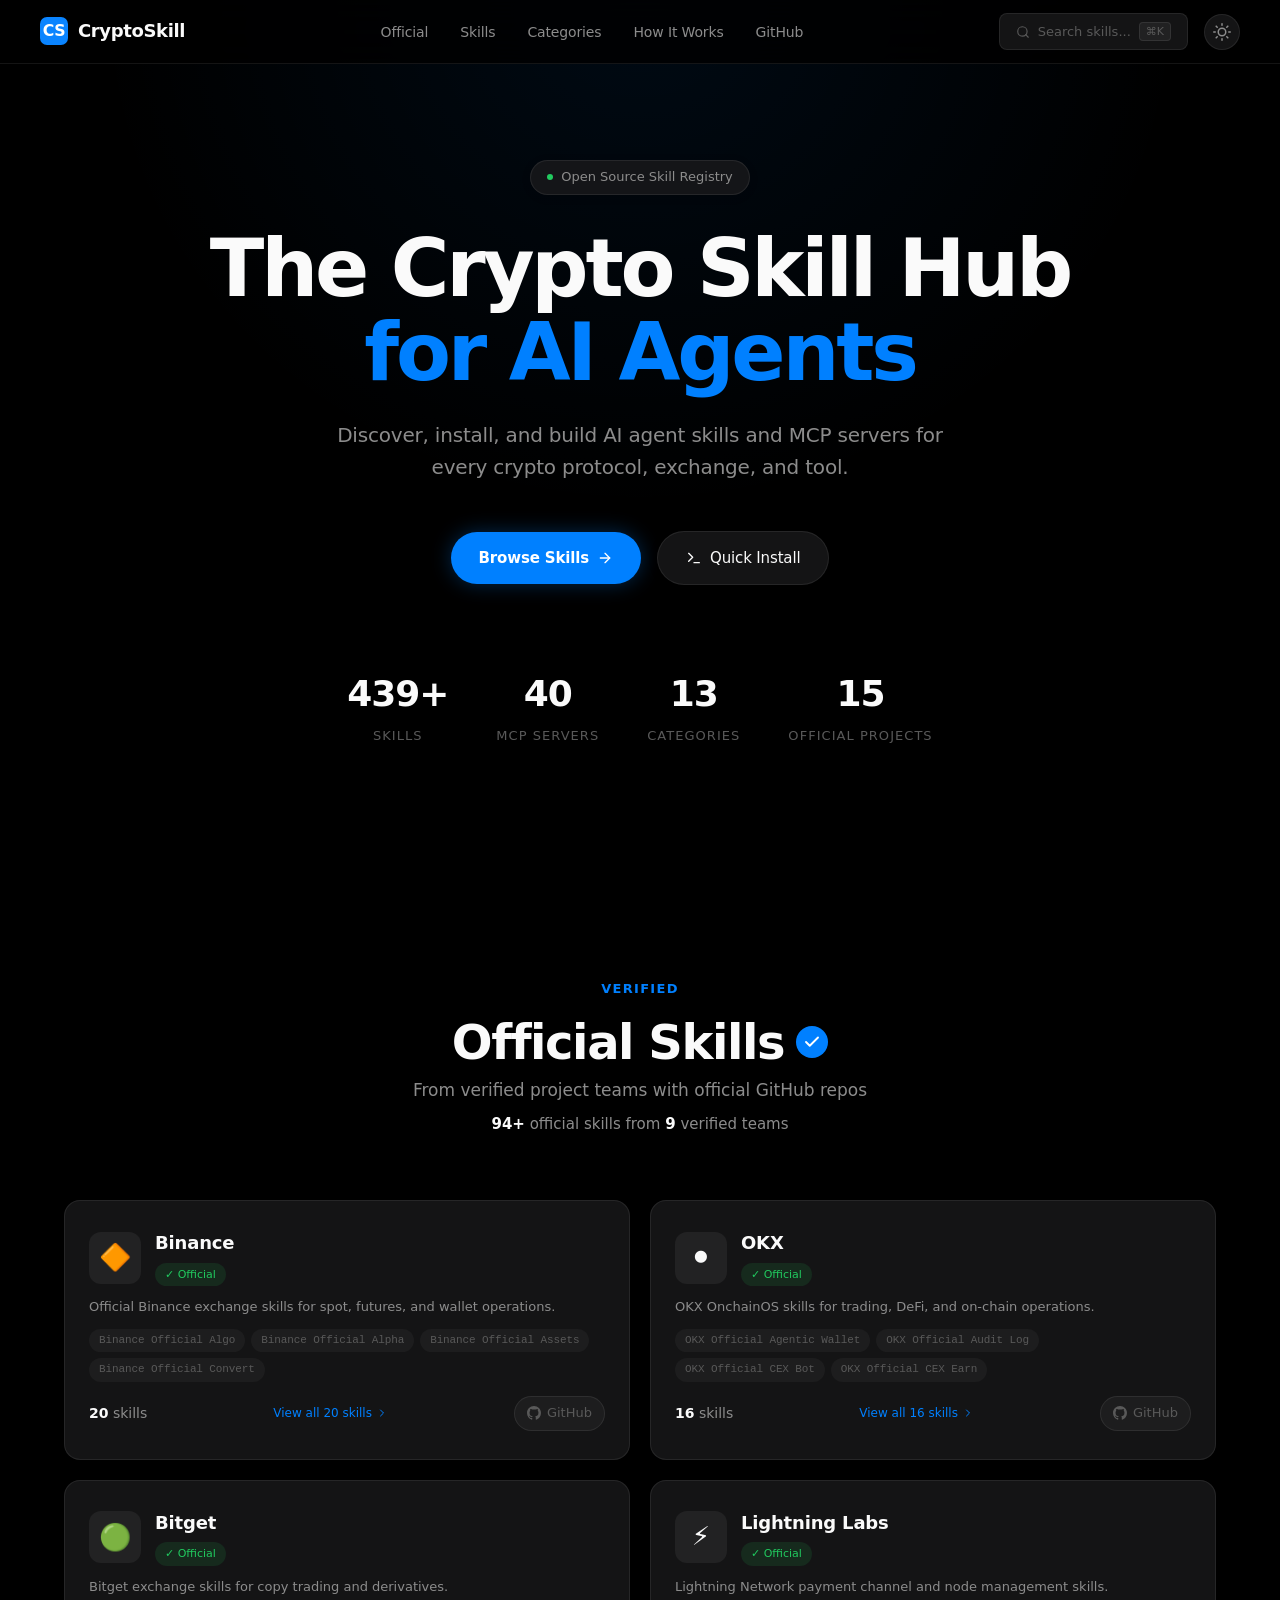
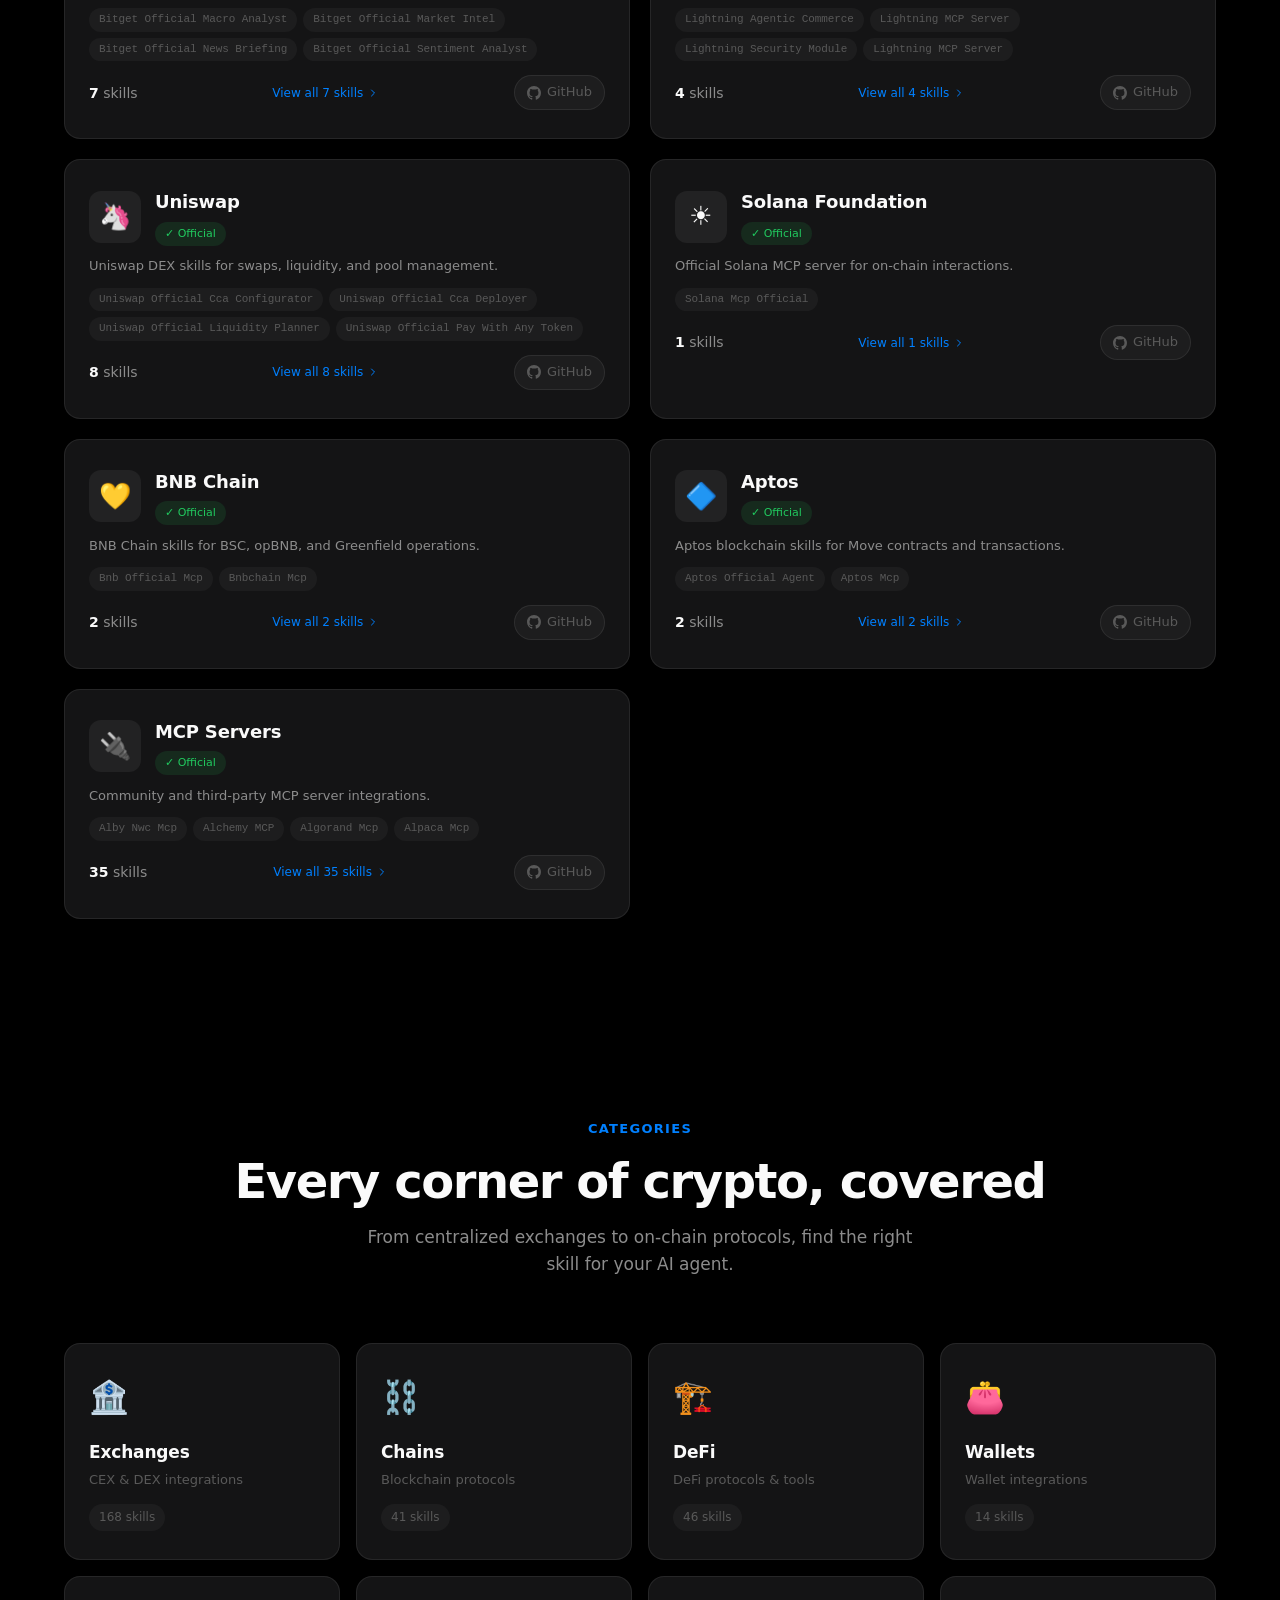
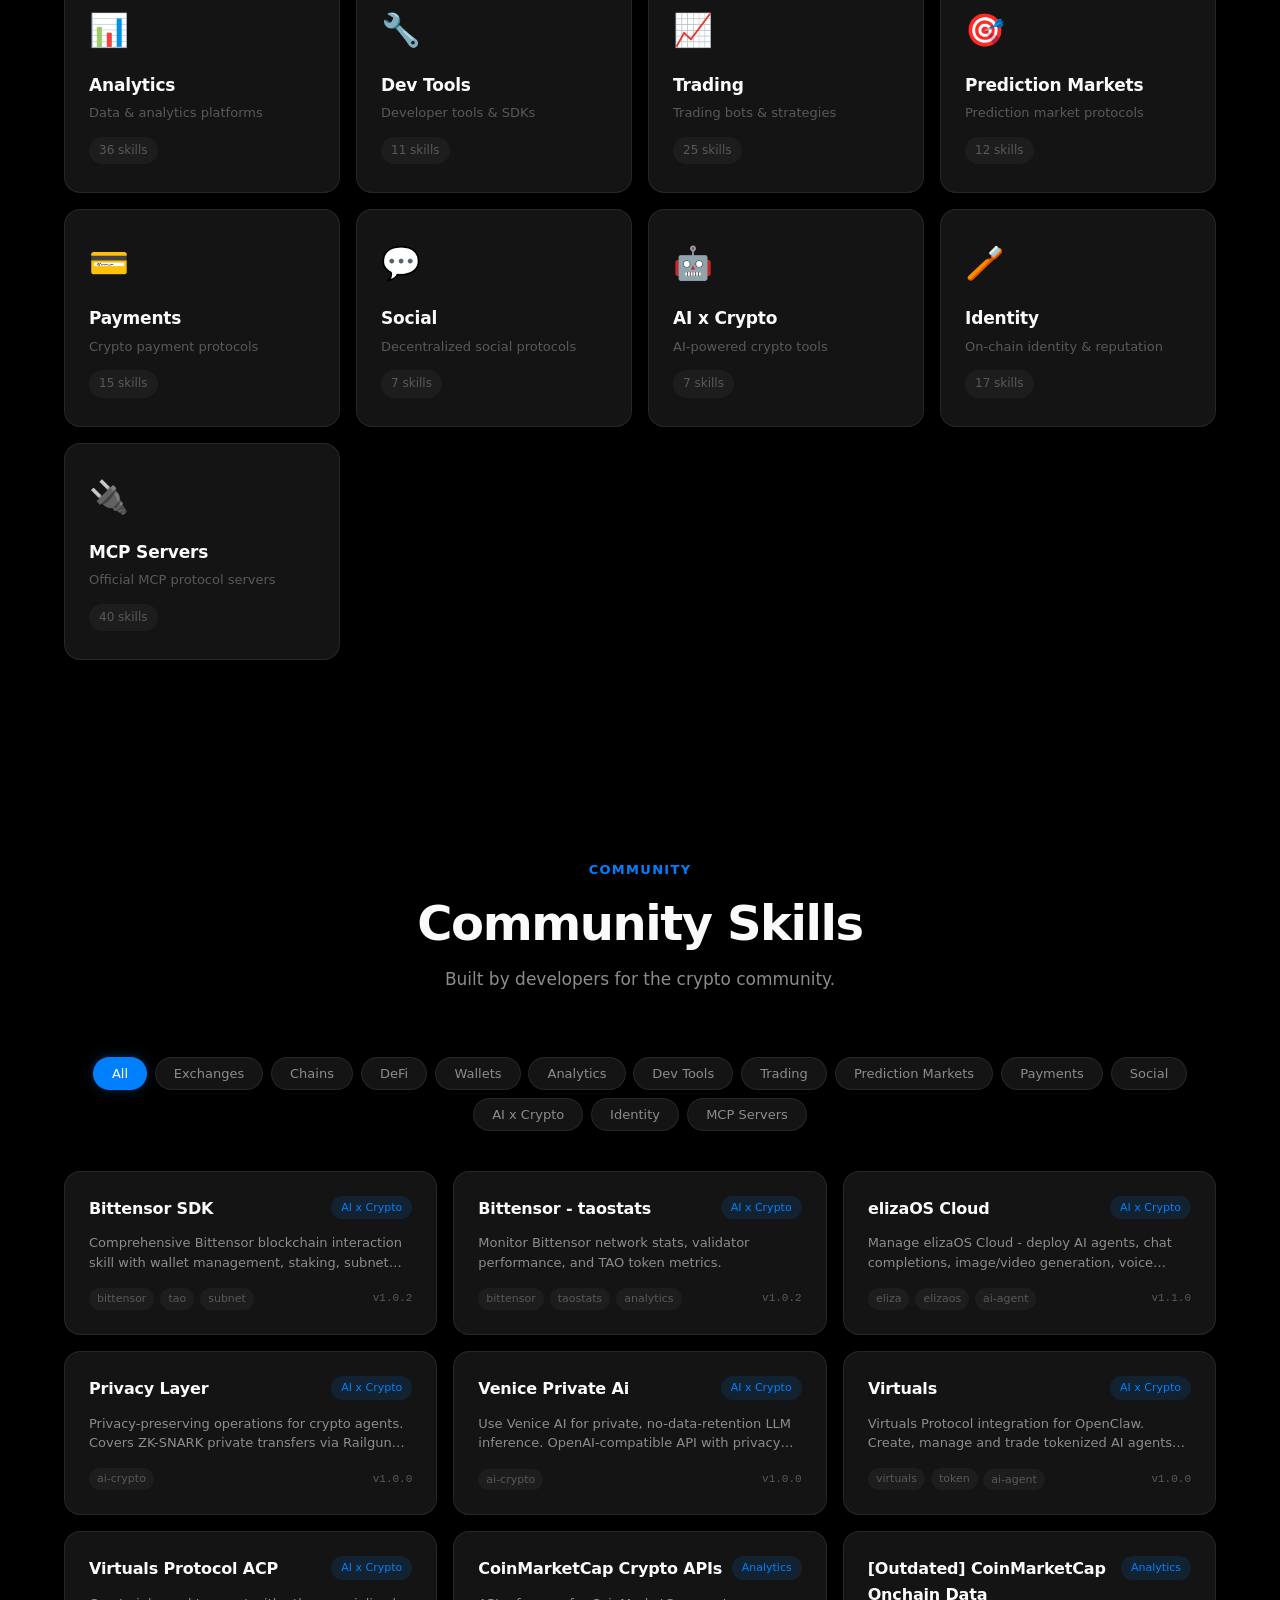
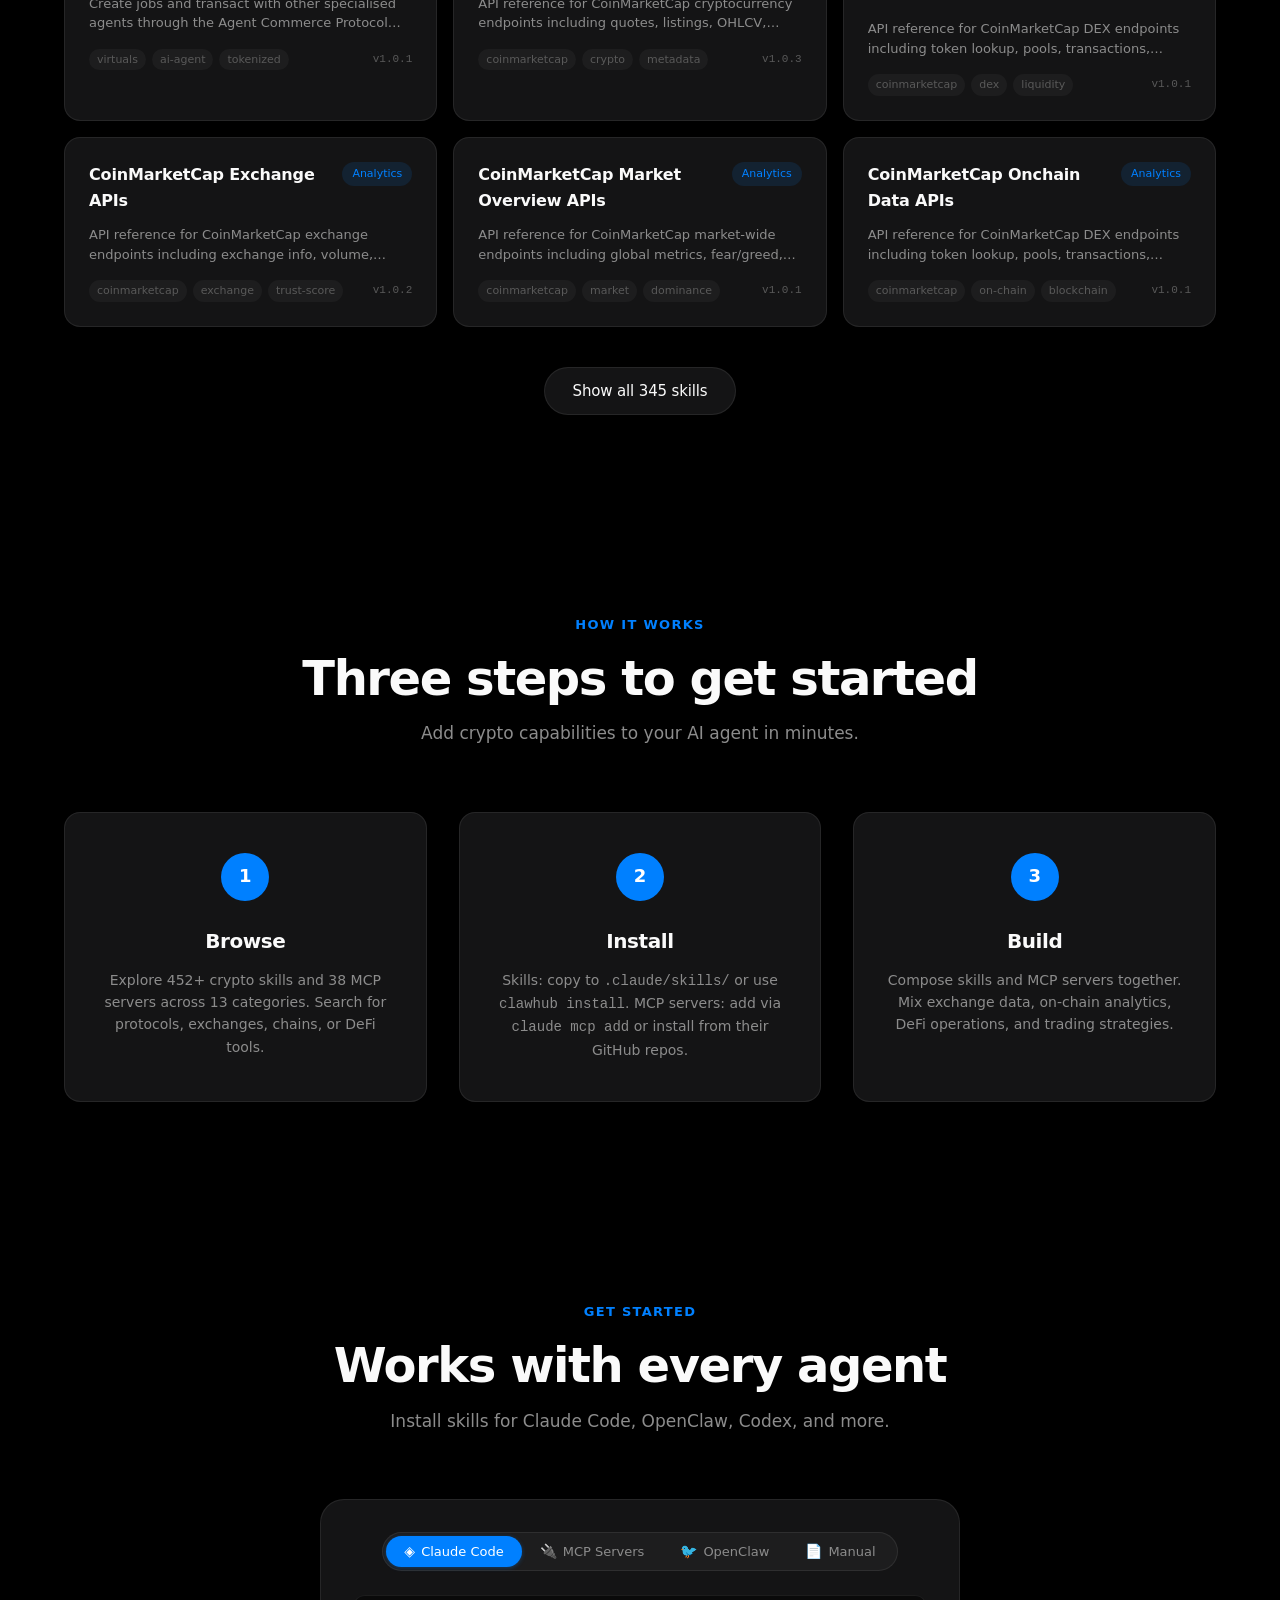
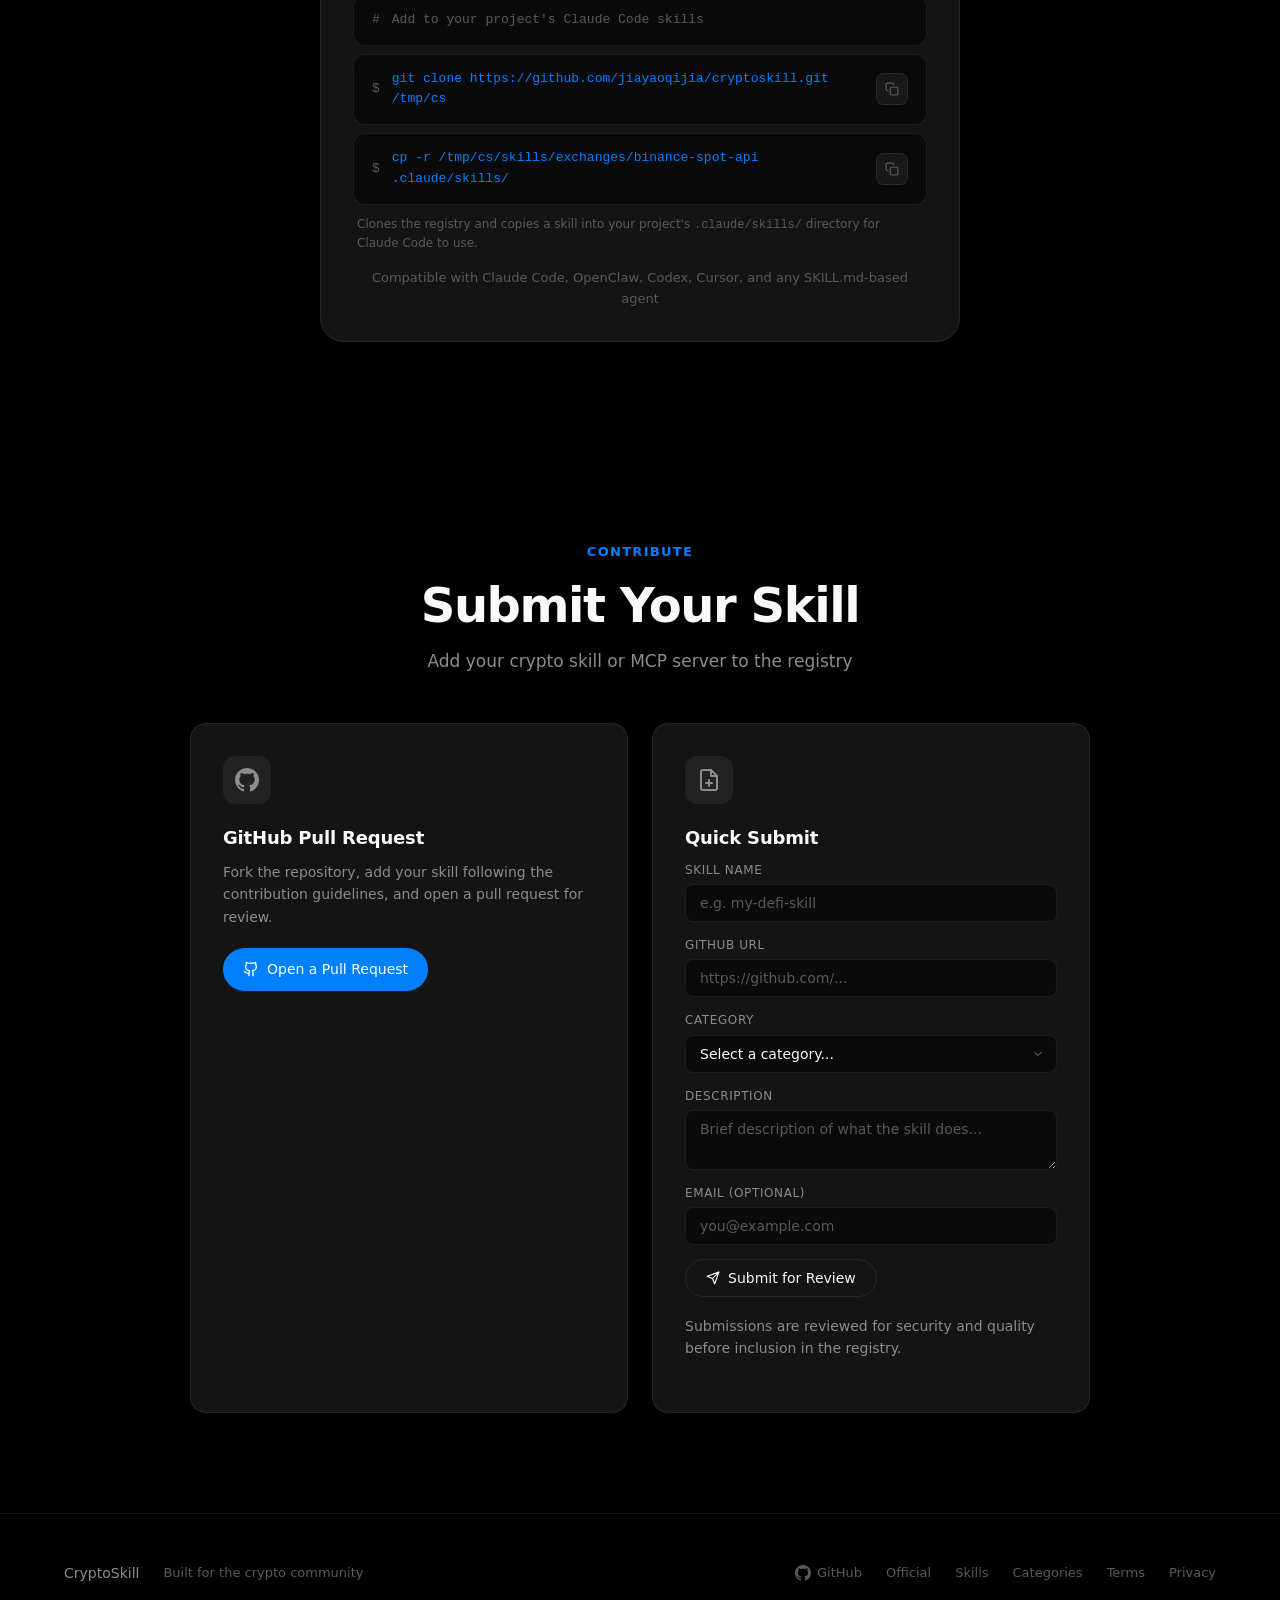
==== docs/index.html @ 2f7f5d59 "Add Terms of Service and Privacy Policy pages" ====
<!DOCTYPE html>
<html lang="en">
<head>
  <meta charset="UTF-8">
  <meta name="viewport" content="width=device-width, initial-scale=1.0">
  <title>CryptoSkill - The Crypto Skill Hub for AI Agents</title>
  <meta name="description" content="Discover, install, and build AI agent skills and MCP servers for every crypto protocol, exchange, and tool. 452+ skills and 38 MCP servers across 13 categories.">
  <meta name="keywords" content="crypto, AI agents, skills, MCP, blockchain, DeFi, trading, exchanges">

  <!-- Open Graph -->
  <meta property="og:type" content="website">
  <meta property="og:title" content="CryptoSkill - The Crypto Skill Hub for AI Agents">
  <meta property="og:description" content="Discover, install, and build AI agent skills for every crypto protocol, exchange, and tool.">
  <meta property="og:url" content="https://cryptoskill.org">
  <meta property="og:site_name" content="CryptoSkill">
  <meta property="og:image" content="https://cryptoskill.org/og-image.png">

  <!-- Twitter -->
  <meta name="twitter:card" content="summary_large_image">
  <meta name="twitter:title" content="CryptoSkill - The Crypto Skill Hub for AI Agents">
  <meta name="twitter:description" content="Discover, install, and build AI agent skills for every crypto protocol, exchange, and tool.">

  <!-- Favicon -->
  <link rel="icon" type="image/svg+xml" href="favicon.svg">

  <!-- Stylesheet -->
  <link rel="stylesheet" href="styles.css">
</head>
<body>

  <!-- Navigation -->
  <nav class="navbar">
    <div class="container">
      <a href="#" class="nav-logo">
        <svg width="28" height="28" viewBox="0 0 32 32" fill="none">
          <rect width="32" height="32" rx="8" fill="#0a84ff"/>
          <text x="16" y="22" font-family="system-ui" font-size="18" font-weight="700" fill="white" text-anchor="middle">CS</text>
        </svg>
        CryptoSkill
      </a>

      <ul class="nav-links" id="navLinks">
        <li><a href="#official">Official</a></li>
        <li><a href="#skills">Skills</a></li>
        <li><a href="#categories">Categories</a></li>
        <li><a href="#how-it-works">How It Works</a></li>
        <li><a href="https://github.com/jiayaoqijia/cryptoskill" target="_blank" rel="noopener">GitHub</a></li>
      </ul>

      <div class="nav-right">
        <button class="nav-search-btn" aria-label="Search skills">
          <svg width="14" height="14" viewBox="0 0 24 24" fill="none" stroke="currentColor" stroke-width="2" stroke-linecap="round" stroke-linejoin="round">
            <circle cx="11" cy="11" r="8"/>
            <line x1="21" y1="21" x2="16.65" y2="16.65"/>
          </svg>
          Search skills...
          <kbd>&#8984;K</kbd>
        </button>

        <button class="theme-toggle" id="themeToggle" aria-label="Toggle theme">
          <!-- Sun icon (shown in dark mode) -->
          <svg class="icon-sun" width="18" height="18" viewBox="0 0 24 24" fill="none" stroke="currentColor" stroke-width="2" stroke-linecap="round" stroke-linejoin="round">
            <circle cx="12" cy="12" r="5"/>
            <line x1="12" y1="1" x2="12" y2="3"/>
            <line x1="12" y1="21" x2="12" y2="23"/>
            <line x1="4.22" y1="4.22" x2="5.64" y2="5.64"/>
            <line x1="18.36" y1="18.36" x2="19.78" y2="19.78"/>
            <line x1="1" y1="12" x2="3" y2="12"/>
            <line x1="21" y1="12" x2="23" y2="12"/>
            <line x1="4.22" y1="19.78" x2="5.64" y2="18.36"/>
            <line x1="18.36" y1="5.64" x2="19.78" y2="4.22"/>
          </svg>
          <!-- Moon icon (shown in light mode) -->
          <svg class="icon-moon" width="18" height="18" viewBox="0 0 24 24" fill="none" stroke="currentColor" stroke-width="2" stroke-linecap="round" stroke-linejoin="round">
            <path d="M21 12.79A9 9 0 1 1 11.21 3 7 7 0 0 0 21 12.79z"/>
          </svg>
        </button>

        <button class="mobile-toggle" id="mobileToggle" aria-label="Toggle menu">
          <span></span>
          <span></span>
          <span></span>
        </button>
      </div>
    </div>
  </nav>

  <!-- Search Overlay -->
  <div class="search-overlay" id="searchOverlay">
    <div class="search-container">
      <div class="search-input-wrap">
        <svg width="20" height="20" viewBox="0 0 24 24" fill="none" stroke="currentColor" stroke-width="2" stroke-linecap="round" stroke-linejoin="round">
          <circle cx="11" cy="11" r="8"/>
          <line x1="21" y1="21" x2="16.65" y2="16.65"/>
        </svg>
        <input type="text" id="searchInput" placeholder="Search skills, protocols, exchanges..." autocomplete="off">
      </div>
      <div class="search-results" id="searchResults"></div>
      <div class="search-hint">
        <span>Type to search through all skills</span>
        <kbd>ESC</kbd>
      </div>
    </div>
  </div>

  <!-- Skill Detail Modal -->
  <div class="modal-overlay" id="modalOverlay">
    <div class="modal"></div>
  </div>

  <!-- Hero Section -->
  <section class="hero">
    <div class="hero-glow"></div>
    <div class="container">
      <div class="hero-badge">
        <span class="dot"></span>
        Open Source Skill Registry
      </div>
      <h1>The Crypto Skill Hub<br><span class="accent">for AI Agents</span></h1>
      <p class="subtitle">Discover, install, and build AI agent skills and MCP servers for every crypto protocol, exchange, and tool.</p>
      <div class="hero-actions">
        <a href="#official" class="btn-primary">
          Browse Skills
          <svg width="16" height="16" viewBox="0 0 24 24" fill="none" stroke="currentColor" stroke-width="2" stroke-linecap="round" stroke-linejoin="round">
            <line x1="5" y1="12" x2="19" y2="12"/>
            <polyline points="12 5 19 12 12 19"/>
          </svg>
        </a>
        <a href="#install" class="btn-secondary">
          <svg width="16" height="16" viewBox="0 0 24 24" fill="none" stroke="currentColor" stroke-width="2" stroke-linecap="round" stroke-linejoin="round">
            <polyline points="4 17 10 11 4 5"/>
            <line x1="12" y1="19" x2="20" y2="19"/>
          </svg>
          Quick Install
        </a>
      </div>
      <div class="stats-bar">
        <div class="stat-item">
          <div class="stat-value" id="statSkills">452+</div>
          <div class="stat-label">Skills</div>
        </div>
        <div class="stat-item">
          <div class="stat-value" id="statMCP">38</div>
          <div class="stat-label">MCP Servers</div>
        </div>
        <div class="stat-item">
          <div class="stat-value" id="statCategories">13</div>
          <div class="stat-label">Categories</div>
        </div>
        <div class="stat-item">
          <div class="stat-value">15</div>
          <div class="stat-label">Official Projects</div>
        </div>
      </div>
    </div>
  </section>

  <!-- Official Skills Section -->
  <section class="official-section section" id="official">
    <div class="container">
      <div class="section-header fade-in-up">
        <div class="section-label">Verified</div>
        <div class="section-title-row">
          <h2>Official Skills</h2>
          <span class="verified-badge">
            <svg viewBox="0 0 24 24" fill="none" stroke="currentColor" stroke-width="2.5" stroke-linecap="round" stroke-linejoin="round">
              <polyline points="20 6 9 17 4 12"/>
            </svg>
          </span>
        </div>
        <p class="section-desc">From verified project teams with official GitHub repos</p>
        <p class="official-total-count" id="officialTotalCount"></p>
      </div>
      <div class="official-grid stagger" id="officialGrid">
        <!-- Populated by JS -->
      </div>
      <div class="official-skills-detail" id="officialSkillsDetail">
        <div class="official-skills-detail-header">
          <h3 id="officialDetailTitle">Skills</h3>
          <button class="official-skills-detail-close" id="officialDetailClose">
            <svg width="14" height="14" viewBox="0 0 24 24" fill="none" stroke="currentColor" stroke-width="2" stroke-linecap="round" stroke-linejoin="round">
              <line x1="18" y1="6" x2="6" y2="18"/>
              <line x1="6" y1="6" x2="18" y2="18"/>
            </svg>
            Close
          </button>
        </div>
        <div class="official-skills-list stagger" id="officialSkillsList">
          <!-- Populated by JS -->
        </div>
      </div>
    </div>
  </section>

  <!-- Categories Section -->
  <section class="section" id="categories">
    <div class="container">
      <div class="section-header fade-in-up">
        <div class="section-label">Categories</div>
        <h2 class="section-title">Every corner of crypto, covered</h2>
        <p class="section-desc">From centralized exchanges to on-chain protocols, find the right skill for your AI agent.</p>
      </div>
      <div class="categories-grid stagger" id="categoriesGrid">
        <!-- Populated by JS -->
      </div>
    </div>
  </section>

  <!-- Community Skills Section -->
  <section class="section" id="skills">
    <div class="container">
      <div class="section-header fade-in-up">
        <div class="section-label">Community</div>
        <h2 class="section-title">Community Skills</h2>
        <p class="section-desc">Built by developers for the crypto community.</p>
      </div>
      <div class="skills-filter fade-in-up" id="filterContainer">
        <!-- Populated by JS -->
      </div>
      <div class="skills-grid stagger" id="skillsGrid">
        <!-- Populated by JS -->
      </div>
      <div class="skills-show-more" id="showMoreBtn" style="display:none;">
        <button class="btn-secondary">Show all skills</button>
      </div>
    </div>
  </section>

  <!-- How It Works -->
  <section class="section" id="how-it-works">
    <div class="container">
      <div class="section-header fade-in-up">
        <div class="section-label">How It Works</div>
        <h2 class="section-title">Three steps to get started</h2>
        <p class="section-desc">Add crypto capabilities to your AI agent in minutes.</p>
      </div>
      <div class="how-grid stagger">
        <div class="how-card fade-in-up">
          <div class="how-number">1</div>
          <div class="how-title">Browse</div>
          <div class="how-desc">Explore 452+ crypto skills and 38 MCP servers across 13 categories. Search for protocols, exchanges, chains, or DeFi tools.</div>
        </div>
        <div class="how-card fade-in-up">
          <div class="how-number">2</div>
          <div class="how-title">Install</div>
          <div class="how-desc">Skills: copy to <code>.claude/skills/</code> or use <code>clawhub install</code>. MCP servers: add via <code>claude mcp add</code> or install from their GitHub repos.</div>
        </div>
        <div class="how-card fade-in-up">
          <div class="how-number">3</div>
          <div class="how-title">Build</div>
          <div class="how-desc">Compose skills and MCP servers together. Mix exchange data, on-chain analytics, DeFi operations, and trading strategies.</div>
        </div>
      </div>
    </div>
  </section>

  <!-- Install Section -->
  <section class="section install-section" id="install">
    <div class="container">
      <div class="section-header fade-in-up">
        <div class="section-label">Get Started</div>
        <h2 class="section-title">Works with every agent</h2>
        <p class="section-desc">Install skills for Claude Code, OpenClaw, Codex, and more.</p>
      </div>
      <div class="install-box fade-in-up">
        <div class="install-tabs">
          <button class="install-tab active" onclick="switchInstallTab('claude',this)">
            <span class="tab-icon">&#9672;</span> Claude Code
          </button>
          <button class="install-tab" onclick="switchInstallTab('mcp',this)">
            <span class="tab-icon">&#128268;</span> MCP Servers
          </button>
          <button class="install-tab" onclick="switchInstallTab('openclaw',this)">
            <span class="tab-icon">&#128038;</span> OpenClaw
          </button>
          <button class="install-tab" onclick="switchInstallTab('manual',this)">
            <span class="tab-icon">&#128196;</span> Manual
          </button>
        </div>
        <div id="install-claude" class="install-panel">
          <div class="install-cmd" style="margin-bottom:8px">
            <span class="prompt">#</span>
            <code style="color:var(--text-tertiary)">Add to your project's Claude Code skills</code>
          </div>
          <div class="install-cmd" style="margin-bottom:8px">
            <span class="prompt">$</span>
            <code>git clone https://github.com/jiayaoqijia/cryptoskill.git /tmp/cs</code>
            <button class="copy-btn" onclick="copyToClipboard('git clone https://github.com/jiayaoqijia/cryptoskill.git /tmp/cs', this)" title="Copy">
              <svg width="14" height="14" viewBox="0 0 24 24" fill="none" stroke="currentColor" stroke-width="2" stroke-linecap="round" stroke-linejoin="round"><rect x="9" y="9" width="13" height="13" rx="2" ry="2"/><path d="M5 15H4a2 2 0 0 1-2-2V4a2 2 0 0 1 2-2h9a2 2 0 0 1 2 2v1"/></svg>
            </button>
          </div>
          <div class="install-cmd">
            <span class="prompt">$</span>
            <code>cp -r /tmp/cs/skills/exchanges/binance-spot-api .claude/skills/</code>
            <button class="copy-btn" onclick="copyToClipboard('cp -r /tmp/cs/skills/exchanges/binance-spot-api .claude/skills/', this)" title="Copy">
              <svg width="14" height="14" viewBox="0 0 24 24" fill="none" stroke="currentColor" stroke-width="2" stroke-linecap="round" stroke-linejoin="round"><rect x="9" y="9" width="13" height="13" rx="2" ry="2"/><path d="M5 15H4a2 2 0 0 1-2-2V4a2 2 0 0 1 2-2h9a2 2 0 0 1 2 2v1"/></svg>
            </button>
          </div>
          <div class="install-panel-note">Clones the registry and copies a skill into your project's <code>.claude/skills/</code> directory for Claude Code to use.</div>
        </div>
        <div id="install-mcp" class="install-panel" style="display:none">
          <div class="install-cmd" style="margin-bottom:8px">
            <span class="prompt">#</span>
            <code style="color:var(--text-tertiary)">Add a hosted MCP server to Claude Code</code>
          </div>
          <div class="install-cmd" style="margin-bottom:8px">
            <span class="prompt">$</span>
            <code>claude mcp add blockscout https://mcp.blockscout.com/mcp</code>
            <button class="copy-btn" onclick="copyToClipboard('claude mcp add blockscout https://mcp.blockscout.com/mcp', this)" title="Copy">
              <svg width="14" height="14" viewBox="0 0 24 24" fill="none" stroke="currentColor" stroke-width="2" stroke-linecap="round" stroke-linejoin="round"><rect x="9" y="9" width="13" height="13" rx="2" ry="2"/><path d="M5 15H4a2 2 0 0 1-2-2V4a2 2 0 0 1 2-2h9a2 2 0 0 1 2 2v1"/></svg>
            </button>
          </div>
          <div class="install-cmd" style="margin-bottom:8px">
            <span class="prompt">#</span>
            <code style="color:var(--text-tertiary)">Or install from GitHub and run locally via npx</code>
          </div>
          <div class="install-cmd" style="margin-bottom:8px">
            <span class="prompt">$</span>
            <code>npx @solana/mcp-server</code>
            <button class="copy-btn" onclick="copyToClipboard('npx @solana/mcp-server', this)" title="Copy">
              <svg width="14" height="14" viewBox="0 0 24 24" fill="none" stroke="currentColor" stroke-width="2" stroke-linecap="round" stroke-linejoin="round"><rect x="9" y="9" width="13" height="13" rx="2" ry="2"/><path d="M5 15H4a2 2 0 0 1-2-2V4a2 2 0 0 1 2-2h9a2 2 0 0 1 2 2v1"/></svg>
            </button>
          </div>
          <div class="install-cmd" style="margin-bottom:8px">
            <span class="prompt">#</span>
            <code style="color:var(--text-tertiary)">Or clone and build from source</code>
          </div>
          <div class="install-cmd" style="margin-bottom:8px">
            <span class="prompt">$</span>
            <code>git clone https://github.com/solana-foundation/solana-mcp-official.git</code>
            <button class="copy-btn" onclick="copyToClipboard('git clone https://github.com/solana-foundation/solana-mcp-official.git', this)" title="Copy">
              <svg width="14" height="14" viewBox="0 0 24 24" fill="none" stroke="currentColor" stroke-width="2" stroke-linecap="round" stroke-linejoin="round"><rect x="9" y="9" width="13" height="13" rx="2" ry="2"/><path d="M5 15H4a2 2 0 0 1-2-2V4a2 2 0 0 1 2-2h9a2 2 0 0 1 2 2v1"/></svg>
            </button>
          </div>
          <div class="install-cmd">
            <span class="prompt">$</span>
            <code>cd solana-mcp-official && npm install && npm start</code>
            <button class="copy-btn" onclick="copyToClipboard('cd solana-mcp-official && npm install && npm start', this)" title="Copy">
              <svg width="14" height="14" viewBox="0 0 24 24" fill="none" stroke="currentColor" stroke-width="2" stroke-linecap="round" stroke-linejoin="round"><rect x="9" y="9" width="13" height="13" rx="2" ry="2"/><path d="M5 15H4a2 2 0 0 1-2-2V4a2 2 0 0 1 2-2h9a2 2 0 0 1 2 2v1"/></svg>
            </button>
          </div>
          <div class="install-panel-note">Use <code>claude mcp add</code> for hosted MCP servers, <code>npx</code> for npm packages, or clone from GitHub for full control.</div>
        </div>
        <div id="install-openclaw" class="install-panel" style="display:none">
          <div class="install-cmd" style="margin-bottom:8px">
            <span class="prompt">#</span>
            <code style="color:var(--text-tertiary)">Install via ClawHub CLI</code>
          </div>
          <div class="install-cmd" style="margin-bottom:8px">
            <span class="prompt">$</span>
            <code>npm i -g clawhub</code>
            <button class="copy-btn" onclick="copyToClipboard('npm i -g clawhub', this)" title="Copy">
              <svg width="14" height="14" viewBox="0 0 24 24" fill="none" stroke="currentColor" stroke-width="2" stroke-linecap="round" stroke-linejoin="round"><rect x="9" y="9" width="13" height="13" rx="2" ry="2"/><path d="M5 15H4a2 2 0 0 1-2-2V4a2 2 0 0 1 2-2h9a2 2 0 0 1 2 2v1"/></svg>
            </button>
          </div>
          <div class="install-cmd">
            <span class="prompt">$</span>
            <code>clawhub install binance-spot-api</code>
            <button class="copy-btn" onclick="copyToClipboard('clawhub install binance-spot-api', this)" title="Copy">
              <svg width="14" height="14" viewBox="0 0 24 24" fill="none" stroke="currentColor" stroke-width="2" stroke-linecap="round" stroke-linejoin="round"><rect x="9" y="9" width="13" height="13" rx="2" ry="2"/><path d="M5 15H4a2 2 0 0 1-2-2V4a2 2 0 0 1 2-2h9a2 2 0 0 1 2 2v1"/></svg>
            </button>
          </div>
          <div class="install-panel-note">ClawHub CLI installs skills directly into your OpenClaw workspace with one command.</div>
        </div>
        <div id="install-manual" class="install-panel" style="display:none">
          <div class="install-cmd" style="margin-bottom:8px">
            <span class="prompt">#</span>
            <code style="color:var(--text-tertiary)">Copy to any agent's workspace skills directory</code>
          </div>
          <div class="install-cmd" style="margin-bottom:8px">
            <span class="prompt">$</span>
            <code>git clone https://github.com/jiayaoqijia/cryptoskill.git</code>
            <button class="copy-btn" onclick="copyToClipboard('git clone https://github.com/jiayaoqijia/cryptoskill.git', this)" title="Copy">
              <svg width="14" height="14" viewBox="0 0 24 24" fill="none" stroke="currentColor" stroke-width="2" stroke-linecap="round" stroke-linejoin="round"><rect x="9" y="9" width="13" height="13" rx="2" ry="2"/><path d="M5 15H4a2 2 0 0 1-2-2V4a2 2 0 0 1 2-2h9a2 2 0 0 1 2 2v1"/></svg>
            </button>
          </div>
          <div class="install-cmd">
            <span class="prompt">$</span>
            <code>cp -r cryptoskill/skills/exchanges/binance-spot-api ~/workspace/skills/</code>
            <button class="copy-btn" onclick="copyToClipboard('cp -r cryptoskill/skills/exchanges/binance-spot-api ~/workspace/skills/', this)" title="Copy">
              <svg width="14" height="14" viewBox="0 0 24 24" fill="none" stroke="currentColor" stroke-width="2" stroke-linecap="round" stroke-linejoin="round"><rect x="9" y="9" width="13" height="13" rx="2" ry="2"/><path d="M5 15H4a2 2 0 0 1-2-2V4a2 2 0 0 1 2-2h9a2 2 0 0 1 2 2v1"/></svg>
            </button>
          </div>
          <div class="install-panel-note">Clone the full registry and manually copy any skill folder into your agent's skills directory.</div>
        </div>
        <p class="install-note">Compatible with Claude Code, OpenClaw, Codex, Cursor, and any SKILL.md-based agent</p>
      </div>
    </div>
  </section>

  <!-- Submit Section -->
  <section class="submit-section section" id="submit">
    <div class="container">
      <div class="section-header fade-in-up">
        <div class="section-label">Contribute</div>
        <h2 class="section-title">Submit Your Skill</h2>
        <p class="section-desc">Add your crypto skill or MCP server to the registry</p>
      </div>
      <div class="submit-grid fade-in-up">
        <!-- GitHub PR Path -->
        <div class="submit-card">
          <div class="submit-card-icon">
            <svg viewBox="0 0 24 24" fill="currentColor"><path d="M12 0c-6.626 0-12 5.373-12 12 0 5.302 3.438 9.8 8.207 11.387.599.111.793-.261.793-.577v-2.234c-3.338.726-4.033-1.416-4.033-1.416-.546-1.387-1.333-1.756-1.333-1.756-1.089-.745.083-.729.083-.729 1.205.084 1.839 1.237 1.839 1.237 1.07 1.834 2.807 1.304 3.492.997.107-.775.418-1.305.762-1.604-2.665-.305-5.467-1.334-5.467-5.931 0-1.311.469-2.381 1.236-3.221-.124-.303-.535-1.524.117-3.176 0 0 1.008-.322 3.301 1.23.957-.266 1.983-.399 3.003-.404 1.02.005 2.047.138 3.006.404 2.291-1.552 3.297-1.23 3.297-1.23.653 1.653.242 2.874.118 3.176.77.84 1.235 1.911 1.235 3.221 0 4.609-2.807 5.624-5.479 5.921.43.372.823 1.102.823 2.222v3.293c0 .319.192.694.801.576 4.765-1.589 8.199-6.086 8.199-11.386 0-6.627-5.373-12-12-12z"/></svg>
          </div>
          <h3>GitHub Pull Request</h3>
          <p>Fork the repository, add your skill following the contribution guidelines, and open a pull request for review.</p>
          <a href="https://github.com/jiayaoqijia/cryptoskill/blob/main/CONTRIBUTING.md" target="_blank" rel="noopener" class="btn-submit">
            <svg width="16" height="16" viewBox="0 0 24 24" fill="none" stroke="currentColor" stroke-width="2" stroke-linecap="round" stroke-linejoin="round">
              <path d="M15 22v-4a4.8 4.8 0 0 0-1-3.5c3 0 6-2 6-5.5.08-1.25-.27-2.48-1-3.5.28-1.15.28-2.35 0-3.5 0 0-1 0-3 1.5-2.64-.5-5.36-.5-8 0C6 2 5 2 5 2c-.3 1.15-.3 2.35 0 3.5A5.403 5.403 0 0 0 4 9c0 3.5 3 5.5 6 5.5-.39.49-.68 1.05-.85 1.65-.17.6-.22 1.23-.15 1.85v4"/>
              <path d="M9 18c-4.51 2-5-2-7-2"/>
            </svg>
            Open a Pull Request
          </a>
        </div>

        <!-- Quick Submit Form -->
        <div class="submit-card">
          <div class="submit-card-icon">
            <svg viewBox="0 0 24 24" fill="none" stroke="currentColor" stroke-width="2" stroke-linecap="round" stroke-linejoin="round">
              <path d="M14 2H6a2 2 0 0 0-2 2v16a2 2 0 0 0 2 2h12a2 2 0 0 0 2-2V8z"/>
              <polyline points="14 2 14 8 20 8"/>
              <line x1="12" y1="18" x2="12" y2="12"/>
              <line x1="9" y1="15" x2="15" y2="15"/>
            </svg>
          </div>
          <h3>Quick Submit</h3>
          <form class="submit-form" id="quickSubmitForm">
            <div class="form-group">
              <label for="submitName">Skill Name</label>
              <input type="text" id="submitName" placeholder="e.g. my-defi-skill">
            </div>
            <div class="form-group">
              <label for="submitURL">GitHub URL</label>
              <input type="url" id="submitURL" placeholder="https://github.com/...">
            </div>
            <div class="form-group">
              <label for="submitCategory">Category</label>
              <select id="submitCategory">
                <option value="">Select a category...</option>
                <option value="exchanges">Exchanges</option>
                <option value="defi">DeFi</option>
                <option value="l1-l2">L1/L2 Chains</option>
                <option value="analytics">Analytics</option>
                <option value="nft-gaming">NFT &amp; Gaming</option>
                <option value="wallets">Wallets</option>
                <option value="data-feeds">Data Feeds</option>
                <option value="mcp-servers">MCP Servers</option>
                <option value="security">Security</option>
                <option value="payments">Payments</option>
                <option value="ai-crypto">AI &amp; Crypto</option>
                <option value="social-governance">Social &amp; Governance</option>
                <option value="dev-tools">Dev Tools</option>
              </select>
            </div>
            <div class="form-group">
              <label for="submitDesc">Description</label>
              <textarea id="submitDesc" rows="2" placeholder="Brief description of what the skill does..."></textarea>
            </div>
            <div class="form-group">
              <label for="submitEmail">Email (optional)</label>
              <input type="email" id="submitEmail" placeholder="you@example.com">
            </div>
            <div class="submit-form-actions">
              <button type="submit" class="btn-submit-outline">
                <svg width="14" height="14" viewBox="0 0 24 24" fill="none" stroke="currentColor" stroke-width="2" stroke-linecap="round" stroke-linejoin="round">
                  <line x1="22" y1="2" x2="11" y2="13"/>
                  <polygon points="22 2 15 22 11 13 2 9 22 2"/>
                </svg>
                Submit for Review
              </button>
            </div>
            <p class="submit-form-note">Submissions are reviewed for security and quality before inclusion in the registry.</p>
          </form>
        </div>
      </div>
    </div>
  </section>

  <!-- Footer -->
  <footer class="footer">
    <div class="container">
      <div class="footer-left">
        <span class="footer-brand">CryptoSkill</span>
        <span class="footer-text">Built for the crypto community</span>
      </div>
      <div class="footer-links">
        <a href="https://github.com/jiayaoqijia/cryptoskill" target="_blank" rel="noopener">
          <svg width="16" height="16" viewBox="0 0 24 24" fill="currentColor">
            <path d="M12 0c-6.626 0-12 5.373-12 12 0 5.302 3.438 9.8 8.207 11.387.599.111.793-.261.793-.577v-2.234c-3.338.726-4.033-1.416-4.033-1.416-.546-1.387-1.333-1.756-1.333-1.756-1.089-.745.083-.729.083-.729 1.205.084 1.839 1.237 1.839 1.237 1.07 1.834 2.807 1.304 3.492.997.107-.775.418-1.305.762-1.604-2.665-.305-5.467-1.334-5.467-5.931 0-1.311.469-2.381 1.236-3.221-.124-.303-.535-1.524.117-3.176 0 0 1.008-.322 3.301 1.23.957-.266 1.983-.399 3.003-.404 1.02.005 2.047.138 3.006.404 2.291-1.552 3.297-1.23 3.297-1.23.653 1.653.242 2.874.118 3.176.77.84 1.235 1.911 1.235 3.221 0 4.609-2.807 5.624-5.479 5.921.43.372.823 1.102.823 2.222v3.293c0 .319.192.694.801.576 4.765-1.589 8.199-6.086 8.199-11.386 0-6.627-5.373-12-12-12z"/>
          </svg>
          GitHub
        </a>
        <a href="#official">Official</a>
        <a href="#skills">Skills</a>
        <a href="#categories">Categories</a>
        <a href="terms.html">Terms</a>
        <a href="privacy.html">Privacy</a>
      </div>
    </div>
  </footer>

  <!-- App JS -->
  <script src="app.js"></script>
</body>
</html>
---- docs/styles.css ----
/* ============================================
   CryptoSkill - Apple-Inspired Design System
   ============================================ */

/* --- Custom Properties (Dark Mode - Default) --- */
:root {
  --bg-primary: hsl(0 0% 0%);
  --bg-card: rgba(28, 28, 30, 0.72);
  --bg-card-hover: rgba(38, 38, 40, 0.8);
  --card-border: rgba(255, 255, 255, 0.08);
  --card-border-hover: rgba(255, 255, 255, 0.15);
  --primary: hsl(210 100% 50%);
  --primary-rgb: 10, 132, 255;
  --text-primary: hsl(0 0% 98%);
  --text-secondary: hsl(0 0% 55%);
  --text-tertiary: hsl(0 0% 35%);
  --success: hsl(142 72% 46%);
  --border: hsl(0 0% 15%);
  --radius-sm: 8px;
  --radius-md: 12px;
  --radius-lg: 16px;
  --radius-xl: 24px;
  --radius-pill: 9999px;
  --ease: cubic-bezier(0.25, 0.46, 0.45, 0.94);
  --duration: 300ms;
  --transition: var(--duration) var(--ease);
  --font-stack: -apple-system, BlinkMacSystemFont, "SF Pro Display", "SF Pro Text", "Inter", system-ui, sans-serif;
  --font-mono: "SF Mono", "JetBrains Mono", ui-monospace, monospace;
  --max-width: 1200px;
  --card-shadow: 0 2px 8px rgba(0, 0, 0, 0.15), 0 0 1px rgba(255, 255, 255, 0.05) inset;
  --navbar-bg: rgba(0, 0, 0, 0.8);
  --search-bg: rgba(28, 28, 30, 0.95);
  --modal-bg: rgba(28, 28, 30, 0.95);
  --overlay-bg: rgba(0, 0, 0, 0.7);
  --code-bg: rgba(0, 0, 0, 0.5);
  --kbd-bg: rgba(255, 255, 255, 0.06);
  --subtle-bg: rgba(255, 255, 255, 0.04);
  --subtle-bg-hover: rgba(255, 255, 255, 0.06);
  --subtle-bg-active: rgba(255, 255, 255, 0.1);
  --scrollbar-thumb: rgba(255, 255, 255, 0.1);
  --icon-bg: rgba(255, 255, 255, 0.06);
}

/* --- Light Mode --- */
[data-theme="light"] {
  --bg-primary: hsl(0 0% 98%);
  --bg-card: rgba(255, 255, 255, 0.85);
  --bg-card-hover: rgba(255, 255, 255, 0.95);
  --card-border: rgba(0, 0, 0, 0.08);
  --card-border-hover: rgba(0, 0, 0, 0.15);
  --text-primary: hsl(0 0% 8%);
  --text-secondary: hsl(0 0% 40%);
  --text-tertiary: hsl(0 0% 55%);
  --border: hsl(0 0% 88%);
  --card-shadow: 0 1px 3px rgba(0, 0, 0, 0.06), 0 1px 2px rgba(0, 0, 0, 0.04);
  --navbar-bg: rgba(255, 255, 255, 0.85);
  --search-bg: rgba(255, 255, 255, 0.98);
  --modal-bg: rgba(255, 255, 255, 0.98);
  --overlay-bg: rgba(0, 0, 0, 0.4);
  --code-bg: rgba(0, 0, 0, 0.04);
  --kbd-bg: rgba(0, 0, 0, 0.05);
  --subtle-bg: rgba(0, 0, 0, 0.03);
  --subtle-bg-hover: rgba(0, 0, 0, 0.05);
  --subtle-bg-active: rgba(0, 0, 0, 0.08);
  --scrollbar-thumb: rgba(0, 0, 0, 0.15);
  --icon-bg: rgba(0, 0, 0, 0.05);
}

[data-theme="light"] .hero-glow {
  background: radial-gradient(ellipse at top, hsla(210 100% 50% / 0.06), transparent 60%);
}

[data-theme="light"] .official-project-card:hover,
[data-theme="light"] .skill-card:hover {
  box-shadow: 0 4px 16px rgba(0, 0, 0, 0.08), 0 1px 3px rgba(0, 0, 0, 0.06);
}

[data-theme="light"] .search-overlay {
  background: var(--overlay-bg);
}

[data-theme="light"] .search-container {
  box-shadow: 0 24px 80px rgba(0, 0, 0, 0.15);
}

[data-theme="light"] .modal-overlay {
  background: var(--overlay-bg);
}

[data-theme="light"] .modal {
  box-shadow: 0 24px 80px rgba(0, 0, 0, 0.15);
}

[data-theme="light"] .btn-primary {
  box-shadow: 0 0 20px rgba(var(--primary-rgb), 0.2);
}

[data-theme="light"] .btn-primary:hover {
  box-shadow: 0 0 30px rgba(var(--primary-rgb), 0.35);
}

[data-theme="light"] .official-badge,
[data-theme="light"] .search-result-item .result-badge.official,
[data-theme="light"] .skill-badge.official-tag,
[data-theme="light"] .modal-official-badge {
  background: rgba(34, 197, 94, 0.1);
}

[data-theme="light"] .filter-btn.active {
  box-shadow: 0 0 12px rgba(var(--primary-rgb), 0.2);
}

[data-theme="light"] .install-cmd {
  background: var(--code-bg);
  border-color: var(--card-border);
}

[data-theme="light"] .install-cmd .copy-btn {
  background: var(--subtle-bg);
  border-color: var(--card-border);
}

[data-theme="light"] .install-cmd .copy-btn:hover {
  background: var(--subtle-bg-active);
}

[data-theme="light"] ::selection {
  background: rgba(10, 132, 255, 0.2);
}

[data-theme="light"] .nav-links a {
  color: var(--text-secondary);
}

[data-theme="light"] @media (max-width: 768px) {
  .nav-links {
    background: rgba(255, 255, 255, 0.95);
  }
}

/* --- Reset & Base --- */
*,
*::before,
*::after {
  margin: 0;
  padding: 0;
  box-sizing: border-box;
}

html {
  scroll-behavior: smooth;
  -webkit-font-smoothing: antialiased;
  -moz-osx-font-smoothing: grayscale;
}

body {
  font-family: var(--font-stack);
  background: var(--bg-primary);
  color: var(--text-primary);
  line-height: 1.6;
  overflow-x: hidden;
  min-height: 100vh;
  transition: background 0.3s ease, color 0.3s ease;
}

/* --- Selection --- */
::selection {
  background: rgba(10, 132, 255, 0.3);
  color: var(--text-primary);
}

/* --- Links --- */
a {
  color: inherit;
  text-decoration: none;
}

/* --- Container --- */
.container {
  max-width: var(--max-width);
  margin: 0 auto;
  padding: 0 24px;
  position: relative;
  z-index: 1;
}

/* ============================================
   Theme Toggle
   ============================================ */
.theme-toggle {
  display: flex;
  align-items: center;
  justify-content: center;
  width: 36px;
  height: 36px;
  border-radius: 50%;
  background: var(--bg-card);
  border: 1px solid var(--card-border);
  color: var(--text-secondary);
  cursor: pointer;
  transition: all var(--transition);
  flex-shrink: 0;
  margin-left: 8px;
}

.theme-toggle:hover {
  border-color: var(--card-border-hover);
  color: var(--text-primary);
  background: var(--bg-card-hover);
}

.theme-toggle .icon-sun,
.theme-toggle .icon-moon {
  width: 18px;
  height: 18px;
  transition: opacity 0.2s ease, transform 0.3s ease;
}

/* Dark mode (default): show sun icon, hide moon */
.theme-toggle .icon-sun {
  display: block;
}

.theme-toggle .icon-moon {
  display: none;
}

/* Light mode: show moon icon, hide sun */
[data-theme="light"] .theme-toggle .icon-sun {
  display: none;
}

[data-theme="light"] .theme-toggle .icon-moon {
  display: block;
}

/* ============================================
   Navigation
   ============================================ */
.navbar {
  position: fixed;
  top: 0;
  left: 0;
  right: 0;
  z-index: 100;
  padding: 0 24px;
  height: 64px;
  display: flex;
  align-items: center;
  background: var(--navbar-bg);
  backdrop-filter: blur(20px);
  -webkit-backdrop-filter: blur(20px);
  border-bottom: 1px solid var(--card-border);
  transition: background var(--transition);
}

.navbar .container {
  display: flex;
  align-items: center;
  justify-content: space-between;
  width: 100%;
  padding: 0;
}

.nav-logo {
  display: flex;
  align-items: center;
  gap: 10px;
  font-size: 18px;
  font-weight: 600;
  letter-spacing: -0.02em;
}

.nav-logo svg {
  width: 28px;
  height: 28px;
}

.nav-links {
  display: flex;
  align-items: center;
  gap: 32px;
  list-style: none;
}

.nav-links a {
  font-size: 14px;
  font-weight: 500;
  color: var(--text-secondary);
  transition: color var(--transition);
  letter-spacing: -0.01em;
}

.nav-links a:hover {
  color: var(--text-primary);
}

.nav-right {
  display: flex;
  align-items: center;
  gap: 8px;
}

.nav-search-btn {
  display: flex;
  align-items: center;
  gap: 8px;
  padding: 8px 16px;
  border-radius: var(--radius-sm);
  background: var(--bg-card);
  border: 1px solid var(--card-border);
  color: var(--text-tertiary);
  font-size: 13px;
  font-family: var(--font-stack);
  cursor: pointer;
  transition: all var(--transition);
}

.nav-search-btn:hover {
  border-color: var(--card-border-hover);
  color: var(--text-secondary);
}

.nav-search-btn kbd {
  font-family: var(--font-stack);
  font-size: 11px;
  padding: 2px 6px;
  border-radius: 4px;
  background: var(--kbd-bg);
  border: 1px solid var(--card-border);
}

.mobile-toggle {
  display: none;
  flex-direction: column;
  gap: 5px;
  cursor: pointer;
  padding: 4px;
  background: none;
  border: none;
}

.mobile-toggle span {
  display: block;
  width: 22px;
  height: 2px;
  background: var(--text-secondary);
  border-radius: 2px;
  transition: all var(--transition);
}

/* ============================================
   Hero Section
   ============================================ */
.hero {
  position: relative;
  padding: 160px 0 100px;
  text-align: center;
  overflow: hidden;
}

.hero-glow {
  position: absolute;
  top: 0;
  left: 0;
  right: 0;
  height: 600px;
  background: radial-gradient(ellipse at top, hsla(210 100% 50% / 0.08), transparent 60%);
  pointer-events: none;
}

.hero-badge {
  display: inline-flex;
  align-items: center;
  gap: 8px;
  padding: 6px 16px;
  border-radius: var(--radius-pill);
  background: var(--bg-card);
  backdrop-filter: blur(20px);
  -webkit-backdrop-filter: blur(20px);
  border: 1px solid var(--card-border);
  font-size: 13px;
  color: var(--text-secondary);
  margin-bottom: 32px;
  box-shadow: var(--card-shadow);
  animation: fadeInUp 0.6s var(--ease) both;
}

.hero-badge .dot {
  width: 6px;
  height: 6px;
  border-radius: 50%;
  background: var(--success);
  animation: pulse 2s ease-in-out infinite;
}

@keyframes pulse {
  0%, 100% { opacity: 1; }
  50% { opacity: 0.4; }
}

.hero h1 {
  font-size: clamp(48px, 8vw, 80px);
  font-weight: 700;
  letter-spacing: -0.04em;
  line-height: 1.05;
  margin-bottom: 24px;
  animation: fadeInUp 0.6s var(--ease) 0.1s both;
}

.hero h1 .accent {
  color: var(--primary);
}

.hero .subtitle {
  font-size: clamp(16px, 2.5vw, 20px);
  color: var(--text-secondary);
  max-width: 640px;
  margin: 0 auto 48px;
  line-height: 1.6;
  letter-spacing: -0.01em;
  animation: fadeInUp 0.6s var(--ease) 0.2s both;
}

.hero-actions {
  display: flex;
  align-items: center;
  justify-content: center;
  gap: 16px;
  margin-bottom: 48px;
  animation: fadeInUp 0.6s var(--ease) 0.3s both;
}

/* --- Buttons --- */
.btn-primary {
  display: inline-flex;
  align-items: center;
  gap: 8px;
  padding: 14px 28px;
  border-radius: var(--radius-pill);
  background: var(--primary);
  color: white;
  font-size: 15px;
  font-weight: 600;
  font-family: var(--font-stack);
  letter-spacing: -0.01em;
  border: none;
  cursor: pointer;
  transition: all var(--transition);
  box-shadow: 0 0 20px rgba(var(--primary-rgb), 0.3);
}

.btn-primary:hover {
  transform: translateY(-1px);
  box-shadow: 0 0 30px rgba(var(--primary-rgb), 0.5);
}

.btn-secondary {
  display: inline-flex;
  align-items: center;
  gap: 8px;
  padding: 14px 28px;
  border-radius: var(--radius-pill);
  background: var(--bg-card);
  backdrop-filter: blur(20px);
  -webkit-backdrop-filter: blur(20px);
  color: var(--text-primary);
  font-size: 15px;
  font-weight: 500;
  font-family: var(--font-stack);
  letter-spacing: -0.01em;
  border: 1px solid var(--card-border);
  cursor: pointer;
  transition: all var(--transition);
  box-shadow: var(--card-shadow);
}

.btn-secondary:hover {
  background: var(--bg-card-hover);
  border-color: var(--card-border-hover);
  transform: translateY(-1px);
}

/* ============================================
   Stats Bar
   ============================================ */
.stats-bar {
  display: flex;
  align-items: center;
  justify-content: center;
  gap: 48px;
  padding: 32px 0;
  animation: fadeInUp 0.6s var(--ease) 0.4s both;
}

.stat-item {
  text-align: center;
}

.stat-value {
  font-size: 36px;
  font-weight: 700;
  letter-spacing: -0.03em;
  color: var(--text-primary);
}

.stat-label {
  font-size: 13px;
  color: var(--text-tertiary);
  text-transform: uppercase;
  letter-spacing: 0.08em;
  margin-top: 4px;
}

/* ============================================
   Search Overlay
   ============================================ */
.search-overlay {
  position: fixed;
  top: 0;
  left: 0;
  right: 0;
  bottom: 0;
  z-index: 200;
  background: var(--overlay-bg);
  backdrop-filter: blur(8px);
  -webkit-backdrop-filter: blur(8px);
  display: flex;
  align-items: flex-start;
  justify-content: center;
  padding-top: 120px;
  opacity: 0;
  visibility: hidden;
  transition: all var(--transition);
}

.search-overlay.active {
  opacity: 1;
  visibility: visible;
}

.search-container {
  width: 100%;
  max-width: 640px;
  background: var(--search-bg);
  backdrop-filter: blur(40px);
  -webkit-backdrop-filter: blur(40px);
  border-radius: var(--radius-lg);
  border: 1px solid var(--card-border);
  overflow: hidden;
  transform: translateY(-10px) scale(0.98);
  transition: all var(--transition);
  box-shadow: 0 24px 80px rgba(0, 0, 0, 0.5);
}

.search-overlay.active .search-container {
  transform: translateY(0) scale(1);
}

.search-input-wrap {
  display: flex;
  align-items: center;
  gap: 12px;
  padding: 16px 20px;
  border-bottom: 1px solid var(--card-border);
}

.search-input-wrap svg {
  width: 20px;
  height: 20px;
  color: var(--text-tertiary);
  flex-shrink: 0;
}

#searchInput {
  flex: 1;
  background: none;
  border: none;
  outline: none;
  font-size: 16px;
  font-family: var(--font-stack);
  color: var(--text-primary);
}

#searchInput::placeholder {
  color: var(--text-tertiary);
}

.search-results {
  max-height: 400px;
  overflow-y: auto;
  padding: 8px;
}

.search-results::-webkit-scrollbar {
  width: 6px;
}

.search-results::-webkit-scrollbar-track {
  background: transparent;
}

.search-results::-webkit-scrollbar-thumb {
  background: var(--scrollbar-thumb);
  border-radius: 3px;
}

.search-result-item {
  display: flex;
  align-items: center;
  gap: 12px;
  padding: 12px;
  border-radius: var(--radius-sm);
  cursor: pointer;
  transition: background var(--transition);
}

.search-result-item:hover {
  background: var(--bg-card-hover);
}

.search-result-item .result-icon {
  width: 36px;
  height: 36px;
  border-radius: var(--radius-sm);
  background: var(--bg-card);
  display: flex;
  align-items: center;
  justify-content: center;
  font-size: 16px;
  flex-shrink: 0;
}

.search-result-item .result-info {
  flex: 1;
  min-width: 0;
}

.search-result-item .result-name {
  font-size: 14px;
  font-weight: 500;
  color: var(--text-primary);
}

.search-result-item .result-desc {
  font-size: 12px;
  color: var(--text-tertiary);
  white-space: nowrap;
  overflow: hidden;
  text-overflow: ellipsis;
}

.search-result-item .result-badge {
  font-size: 10px;
  padding: 2px 8px;
  border-radius: var(--radius-pill);
  font-weight: 500;
  flex-shrink: 0;
}

.search-result-item .result-badge.official {
  background: rgba(34, 197, 94, 0.12);
  color: var(--success);
}

.search-result-item .result-badge.community {
  background: var(--subtle-bg);
  color: var(--text-tertiary);
}

.search-result-item .result-category {
  font-size: 11px;
  padding: 3px 8px;
  border-radius: var(--radius-pill);
  background: var(--subtle-bg);
  color: var(--text-tertiary);
  flex-shrink: 0;
}

.search-empty {
  text-align: center;
  padding: 32px 16px;
  color: var(--text-tertiary);
  font-size: 14px;
}

.search-hint {
  padding: 12px 16px;
  border-top: 1px solid var(--card-border);
  display: flex;
  align-items: center;
  justify-content: space-between;
}

.search-hint span {
  font-size: 12px;
  color: var(--text-tertiary);
}

.search-hint kbd {
  font-family: var(--font-stack);
  font-size: 11px;
  padding: 2px 6px;
  border-radius: 4px;
  background: var(--kbd-bg);
  border: 1px solid var(--card-border);
  color: var(--text-tertiary);
}

/* ============================================
   Section Styles
   ============================================ */
.section {
  padding: 100px 0;
  position: relative;
  z-index: 1;
}

.section-header {
  text-align: center;
  margin-bottom: 64px;
}

.section-label {
  font-size: 13px;
  font-weight: 600;
  text-transform: uppercase;
  letter-spacing: 0.1em;
  color: var(--primary);
  margin-bottom: 16px;
}

.section-title {
  font-size: clamp(32px, 5vw, 48px);
  font-weight: 700;
  letter-spacing: -0.03em;
  line-height: 1.1;
  margin-bottom: 16px;
}

.section-desc {
  font-size: 17px;
  color: var(--text-secondary);
  max-width: 560px;
  margin: 0 auto;
  line-height: 1.6;
}

/* ============================================
   Official Skills Section
   ============================================ */
.official-section {
  padding: 100px 0;
  position: relative;
}

.official-section .section-title-row {
  display: flex;
  align-items: center;
  justify-content: center;
  gap: 12px;
  margin-bottom: 8px;
}

.official-section .section-title-row h2 {
  font-size: clamp(32px, 5vw, 48px);
  font-weight: 700;
  letter-spacing: -0.03em;
  line-height: 1.1;
}

.official-total-count {
  text-align: center;
  font-size: 15px;
  color: var(--text-secondary);
  margin-top: 8px;
  margin-bottom: 0;
}

.official-total-count strong {
  color: var(--text-primary);
  font-weight: 600;
}

.verified-badge {
  display: inline-flex;
  align-items: center;
  justify-content: center;
  width: 32px;
  height: 32px;
  border-radius: 50%;
  background: var(--primary);
  color: white;
  flex-shrink: 0;
}

.verified-badge svg {
  width: 18px;
  height: 18px;
}

.official-grid {
  display: grid;
  grid-template-columns: repeat(2, 1fr);
  gap: 20px;
}

.official-project-card {
  position: relative;
  padding: 28px 24px;
  border-radius: var(--radius-lg);
  background: var(--bg-card);
  backdrop-filter: blur(20px);
  -webkit-backdrop-filter: blur(20px);
  border: 1px solid var(--card-border);
  cursor: pointer;
  transition: all var(--transition);
  box-shadow: var(--card-shadow);
}

.official-project-card:hover {
  border-color: var(--card-border-hover);
  transform: scale(1.01);
  box-shadow: 0 4px 16px rgba(0, 0, 0, 0.25), 0 0 1px rgba(255, 255, 255, 0.08) inset;
}

.official-project-card.active {
  border-color: var(--primary);
  box-shadow: 0 0 0 1px var(--primary), 0 4px 16px rgba(var(--primary-rgb), 0.15);
}

.official-card-top {
  display: flex;
  align-items: center;
  gap: 14px;
  margin-bottom: 12px;
}

.official-project-icon {
  width: 52px;
  height: 52px;
  border-radius: var(--radius-md);
  background: var(--icon-bg);
  display: flex;
  align-items: center;
  justify-content: center;
  font-size: 26px;
  flex-shrink: 0;
}

.official-project-info {
  flex: 1;
  min-width: 0;
}

.official-project-name {
  font-size: 18px;
  font-weight: 600;
  letter-spacing: -0.01em;
  margin-bottom: 2px;
}

.official-project-desc {
  font-size: 13px;
  color: var(--text-secondary);
  line-height: 1.4;
  margin-bottom: 12px;
}

.official-badge {
  display: inline-flex;
  align-items: center;
  gap: 4px;
  font-size: 11px;
  font-weight: 500;
  padding: 3px 10px;
  border-radius: var(--radius-pill);
  background: rgba(34, 197, 94, 0.12);
  color: var(--success);
}

.official-card-bottom {
  display: flex;
  align-items: center;
  justify-content: space-between;
}

.official-skill-count {
  font-size: 14px;
  color: var(--text-secondary);
}

.official-skill-count strong {
  color: var(--text-primary);
  font-weight: 600;
}

.official-github-link {
  display: inline-flex;
  align-items: center;
  gap: 6px;
  font-size: 13px;
  color: var(--text-tertiary);
  padding: 6px 12px;
  border-radius: var(--radius-pill);
  background: var(--subtle-bg);
  border: 1px solid var(--card-border);
  transition: all var(--transition);
}

.official-github-link:hover {
  border-color: var(--card-border-hover);
  color: var(--text-secondary);
}

.official-github-link svg {
  width: 14px;
  height: 14px;
}

/* Skill preview pills inside official cards */
.official-skill-previews {
  display: flex;
  flex-wrap: wrap;
  gap: 6px;
  margin-bottom: 14px;
}

.official-skill-preview-tag {
  font-size: 11px;
  padding: 3px 10px;
  border-radius: var(--radius-pill);
  background: var(--subtle-bg);
  color: var(--text-tertiary);
  font-family: var(--font-mono);
  letter-spacing: -0.01em;
}

.official-view-all-btn {
  display: inline-flex;
  align-items: center;
  gap: 4px;
  font-size: 12px;
  font-weight: 500;
  color: var(--primary);
  background: none;
  border: none;
  cursor: pointer;
  padding: 0;
  font-family: var(--font-stack);
  transition: opacity var(--transition);
}

.official-view-all-btn:hover {
  opacity: 0.8;
}

.official-view-all-btn svg {
  width: 12px;
  height: 12px;
}

/* Official skills detail grid (shows when a project card is clicked) */
.official-skills-detail {
  margin-top: 32px;
  display: none;
}

.official-skills-detail.active {
  display: block;
}

.official-skills-detail-header {
  display: flex;
  align-items: center;
  justify-content: space-between;
  margin-bottom: 20px;
}

.official-skills-detail-header h3 {
  font-size: 20px;
  font-weight: 600;
  letter-spacing: -0.02em;
}

.official-skills-detail-close {
  display: inline-flex;
  align-items: center;
  gap: 6px;
  padding: 8px 16px;
  border-radius: var(--radius-pill);
  background: var(--bg-card);
  border: 1px solid var(--card-border);
  color: var(--text-secondary);
  font-size: 13px;
  font-family: var(--font-stack);
  cursor: pointer;
  transition: all var(--transition);
}

.official-skills-detail-close:hover {
  border-color: var(--card-border-hover);
  color: var(--text-primary);
}

.official-skills-list {
  display: grid;
  grid-template-columns: repeat(auto-fill, minmax(320px, 1fr));
  gap: 16px;
}

/* ============================================
   Categories Grid
   ============================================ */
.categories-grid {
  display: grid;
  grid-template-columns: repeat(auto-fit, minmax(240px, 1fr));
  gap: 16px;
}

.category-card {
  position: relative;
  padding: 28px 24px;
  border-radius: var(--radius-lg);
  background: var(--bg-card);
  backdrop-filter: blur(20px);
  -webkit-backdrop-filter: blur(20px);
  border: 1px solid var(--card-border);
  cursor: pointer;
  transition: all var(--transition);
  box-shadow: var(--card-shadow);
}

.category-card:hover {
  border-color: var(--card-border-hover);
  transform: scale(1.01);
}

.category-icon {
  font-size: 32px;
  margin-bottom: 16px;
  display: block;
}

.category-name {
  font-size: 17px;
  font-weight: 600;
  letter-spacing: -0.01em;
  margin-bottom: 4px;
}

.category-desc {
  font-size: 13px;
  color: var(--text-tertiary);
  margin-bottom: 12px;
}

.category-count {
  font-size: 12px;
  color: var(--text-tertiary);
  padding: 4px 10px;
  border-radius: var(--radius-pill);
  background: var(--subtle-bg);
  display: inline-block;
}

/* ============================================
   Community Skills (formerly Featured Skills)
   ============================================ */
.skills-filter {
  display: flex;
  align-items: center;
  justify-content: center;
  gap: 8px;
  margin-bottom: 40px;
  flex-wrap: wrap;
}

.filter-btn {
  padding: 8px 18px;
  border-radius: var(--radius-pill);
  background: var(--bg-card);
  backdrop-filter: blur(20px);
  -webkit-backdrop-filter: blur(20px);
  border: 1px solid var(--card-border);
  color: var(--text-secondary);
  font-size: 13px;
  font-weight: 500;
  font-family: var(--font-stack);
  cursor: pointer;
  transition: all var(--transition);
  box-shadow: var(--card-shadow);
}

.filter-btn:hover {
  border-color: var(--card-border-hover);
  color: var(--text-primary);
}

.filter-btn.active {
  background: var(--primary);
  border-color: transparent;
  color: white;
  box-shadow: 0 0 12px rgba(var(--primary-rgb), 0.3);
}

.skills-grid {
  display: grid;
  grid-template-columns: repeat(auto-fill, minmax(320px, 1fr));
  gap: 16px;
}

.skill-card {
  position: relative;
  padding: 24px;
  border-radius: var(--radius-lg);
  background: var(--bg-card);
  backdrop-filter: blur(20px);
  -webkit-backdrop-filter: blur(20px);
  border: 1px solid var(--card-border);
  cursor: pointer;
  transition: all var(--transition);
  box-shadow: var(--card-shadow);
}

.skill-card:hover {
  border-color: var(--card-border-hover);
  transform: scale(1.01);
  box-shadow: 0 4px 16px rgba(0, 0, 0, 0.25), 0 0 1px rgba(255, 255, 255, 0.08) inset;
}

.skill-card-header {
  display: flex;
  align-items: flex-start;
  justify-content: space-between;
  margin-bottom: 12px;
}

.skill-name {
  font-size: 16px;
  font-weight: 600;
  letter-spacing: -0.01em;
}

.skill-badge {
  font-size: 11px;
  padding: 3px 10px;
  border-radius: var(--radius-pill);
  background: rgba(var(--primary-rgb), 0.12);
  color: var(--primary);
  font-weight: 500;
  white-space: nowrap;
}

.skill-badge.official-tag {
  background: rgba(34, 197, 94, 0.12);
  color: var(--success);
}

.skill-desc {
  font-size: 13px;
  color: var(--text-secondary);
  line-height: 1.5;
  margin-bottom: 16px;
  display: -webkit-box;
  -webkit-line-clamp: 2;
  -webkit-box-orient: vertical;
  overflow: hidden;
}

.skill-footer {
  display: flex;
  align-items: center;
  justify-content: space-between;
}

.skill-tags {
  display: flex;
  gap: 6px;
  flex-wrap: wrap;
}

.skill-tag {
  font-size: 11px;
  padding: 2px 8px;
  border-radius: var(--radius-pill);
  background: var(--subtle-bg);
  color: var(--text-tertiary);
}

.skill-version {
  font-size: 11px;
  color: var(--text-tertiary);
  font-family: var(--font-mono);
}

.skills-show-more {
  text-align: center;
  margin-top: 40px;
}

/* ============================================
   How It Works
   ============================================ */
.how-grid {
  display: grid;
  grid-template-columns: repeat(3, 1fr);
  gap: 32px;
}

.how-card {
  text-align: center;
  padding: 40px 32px;
  border-radius: var(--radius-lg);
  background: var(--bg-card);
  backdrop-filter: blur(20px);
  -webkit-backdrop-filter: blur(20px);
  border: 1px solid var(--card-border);
  transition: all var(--transition);
  box-shadow: var(--card-shadow);
}

.how-card:hover {
  border-color: var(--card-border-hover);
  transform: scale(1.01);
}

.how-number {
  display: inline-flex;
  align-items: center;
  justify-content: center;
  width: 48px;
  height: 48px;
  border-radius: 50%;
  background: var(--primary);
  font-size: 18px;
  font-weight: 700;
  color: white;
  margin-bottom: 24px;
}

.how-title {
  font-size: 20px;
  font-weight: 600;
  letter-spacing: -0.02em;
  margin-bottom: 12px;
}

.how-desc {
  font-size: 14px;
  color: var(--text-secondary);
  line-height: 1.6;
}

/* ============================================
   Install Section - Polished Segmented Control
   ============================================ */
.install-section {
  text-align: center;
}

.install-box {
  max-width: 640px;
  margin: 0 auto;
  padding: 32px;
  border-radius: var(--radius-xl);
  background: var(--bg-card);
  backdrop-filter: blur(20px);
  -webkit-backdrop-filter: blur(20px);
  border: 1px solid var(--card-border);
  box-shadow: var(--card-shadow);
}

/* Segmented control (Apple-style pill group) */
.install-tabs {
  display: inline-flex;
  gap: 0;
  margin-bottom: 24px;
  padding: 3px;
  border-radius: var(--radius-pill);
  background: var(--subtle-bg);
  border: 1px solid var(--card-border);
  flex-wrap: wrap;
}

.install-tab {
  padding: 8px 18px;
  border-radius: var(--radius-pill);
  background: transparent;
  border: none;
  color: var(--text-secondary);
  font-size: 13px;
  font-weight: 500;
  font-family: var(--font-stack);
  cursor: pointer;
  transition: all 0.25s var(--ease);
  display: inline-flex;
  align-items: center;
  gap: 6px;
  white-space: nowrap;
}

.install-tab:hover {
  color: var(--text-primary);
}

.install-tab.active {
  background: var(--primary);
  border-color: transparent;
  color: white;
  box-shadow: 0 1px 4px rgba(var(--primary-rgb), 0.3);
}

.install-tab .tab-icon {
  font-size: 14px;
  line-height: 1;
}

/* Install panels with animation */
.install-panel {
  animation: installPanelIn 0.3s var(--ease) both;
}

@keyframes installPanelIn {
  from {
    opacity: 0;
    transform: translateY(6px);
  }
  to {
    opacity: 1;
    transform: translateY(0);
  }
}

.install-cmd {
  display: flex;
  align-items: center;
  gap: 12px;
  padding: 14px 18px;
  border-radius: var(--radius-md);
  background: var(--code-bg);
  border: 1px solid var(--card-border);
  font-family: var(--font-mono);
  font-size: 13px;
  color: var(--primary);
  margin-bottom: 10px;
  text-align: left;
}

.install-cmd .prompt {
  color: var(--text-tertiary);
  user-select: none;
}

.install-cmd code {
  flex: 1;
  overflow-x: auto;
}

.install-cmd .copy-btn {
  display: flex;
  align-items: center;
  justify-content: center;
  width: 32px;
  height: 32px;
  border-radius: var(--radius-sm);
  background: var(--subtle-bg-hover);
  border: 1px solid var(--card-border);
  color: var(--text-tertiary);
  cursor: pointer;
  transition: all var(--transition);
  flex-shrink: 0;
}

.install-cmd .copy-btn:hover {
  background: var(--subtle-bg-active);
  color: var(--text-primary);
}

.install-cmd .copy-btn.copied {
  color: var(--success);
}

.install-panel-note {
  font-size: 12px;
  color: var(--text-tertiary);
  margin-top: 10px;
  text-align: left;
  padding: 0 4px;
  line-height: 1.5;
}

.install-note {
  font-size: 13px;
  color: var(--text-tertiary);
  margin-top: 16px;
}

/* ============================================
   Submit Section
   ============================================ */
.submit-section {
  padding: 100px 0;
  position: relative;
  z-index: 1;
}

.submit-section .section-header {
  margin-bottom: 48px;
}

.submit-grid {
  display: grid;
  grid-template-columns: 1fr 1fr;
  gap: 24px;
  max-width: 900px;
  margin: 0 auto;
}

.submit-card {
  padding: 32px;
  border-radius: var(--radius-lg);
  background: var(--bg-card);
  backdrop-filter: blur(20px);
  -webkit-backdrop-filter: blur(20px);
  border: 1px solid var(--card-border);
  box-shadow: var(--card-shadow);
  transition: all var(--transition);
}

.submit-card:hover {
  border-color: var(--card-border-hover);
  transform: translateY(-2px);
}

.submit-card-icon {
  width: 48px;
  height: 48px;
  border-radius: var(--radius-md);
  background: var(--icon-bg);
  display: flex;
  align-items: center;
  justify-content: center;
  margin-bottom: 20px;
  color: var(--text-secondary);
}

.submit-card-icon svg {
  width: 24px;
  height: 24px;
}

.submit-card h3 {
  font-size: 18px;
  font-weight: 600;
  letter-spacing: -0.01em;
  margin-bottom: 8px;
}

.submit-card p {
  font-size: 14px;
  color: var(--text-secondary);
  line-height: 1.6;
  margin-bottom: 20px;
}

.submit-card .btn-submit {
  display: inline-flex;
  align-items: center;
  gap: 8px;
  padding: 10px 20px;
  border-radius: var(--radius-pill);
  background: var(--primary);
  color: white;
  font-size: 14px;
  font-weight: 500;
  font-family: var(--font-stack);
  border: none;
  cursor: pointer;
  transition: all var(--transition);
  text-decoration: none;
}

.submit-card .btn-submit:hover {
  transform: translateY(-1px);
  box-shadow: 0 0 16px rgba(var(--primary-rgb), 0.3);
}

.submit-card .btn-submit-outline {
  display: inline-flex;
  align-items: center;
  gap: 8px;
  padding: 10px 20px;
  border-radius: var(--radius-pill);
  background: transparent;
  color: var(--text-primary);
  font-size: 14px;
  font-weight: 500;
  font-family: var(--font-stack);
  border: 1px solid var(--card-border);
  cursor: pointer;
  transition: all var(--transition);
  text-decoration: none;
}

.submit-card .btn-submit-outline:hover {
  border-color: var(--card-border-hover);
  background: var(--subtle-bg);
}

/* Quick Submit Form */
.submit-form {
  display: flex;
  flex-direction: column;
  gap: 14px;
}

.submit-form .form-group {
  display: flex;
  flex-direction: column;
  gap: 4px;
  text-align: left;
}

.submit-form label {
  font-size: 12px;
  font-weight: 500;
  color: var(--text-secondary);
  text-transform: uppercase;
  letter-spacing: 0.05em;
}

.submit-form input,
.submit-form select,
.submit-form textarea {
  padding: 10px 14px;
  border-radius: var(--radius-sm);
  border: 1px solid var(--card-border);
  background: var(--code-bg);
  color: var(--text-primary);
  font-size: 14px;
  font-family: var(--font-stack);
  outline: none;
  transition: border-color var(--transition);
}

.submit-form input:focus,
.submit-form select:focus,
.submit-form textarea:focus {
  border-color: var(--primary);
}

.submit-form input::placeholder,
.submit-form textarea::placeholder {
  color: var(--text-tertiary);
}

.submit-form select {
  cursor: pointer;
  -webkit-appearance: none;
  appearance: none;
  background-image: url("data:image/svg+xml,%3Csvg width='12' height='12' viewBox='0 0 24 24' fill='none' stroke='%23888' stroke-width='2' stroke-linecap='round' stroke-linejoin='round' xmlns='http://www.w3.org/2000/svg'%3E%3Cpolyline points='6 9 12 15 18 9'%3E%3C/polyline%3E%3C/svg%3E");
  background-repeat: no-repeat;
  background-position: right 12px center;
  padding-right: 36px;
}

.submit-form textarea {
  resize: vertical;
  min-height: 60px;
}

.submit-form-note {
  font-size: 11px;
  color: var(--text-tertiary);
  line-height: 1.5;
  margin-top: 4px;
}

.submit-form-actions {
  display: flex;
  gap: 12px;
  align-items: center;
}

/* ============================================
   Skill Modal
   ============================================ */
.modal-overlay {
  position: fixed;
  top: 0;
  left: 0;
  right: 0;
  bottom: 0;
  z-index: 300;
  background: var(--overlay-bg);
  backdrop-filter: blur(8px);
  -webkit-backdrop-filter: blur(8px);
  display: flex;
  align-items: center;
  justify-content: center;
  padding: 24px;
  opacity: 0;
  visibility: hidden;
  transition: all var(--transition);
}

.modal-overlay.active {
  opacity: 1;
  visibility: visible;
}

.modal {
  width: 100%;
  max-width: 560px;
  max-height: 80vh;
  overflow-y: auto;
  background: var(--modal-bg);
  backdrop-filter: blur(40px);
  -webkit-backdrop-filter: blur(40px);
  border-radius: var(--radius-xl);
  border: 1px solid var(--card-border);
  padding: 32px;
  transform: translateY(10px) scale(0.98);
  transition: all var(--transition);
  box-shadow: 0 24px 80px rgba(0, 0, 0, 0.5);
}

.modal-overlay.active .modal {
  transform: translateY(0) scale(1);
}

.modal::-webkit-scrollbar {
  width: 6px;
}

.modal::-webkit-scrollbar-track {
  background: transparent;
}

.modal::-webkit-scrollbar-thumb {
  background: var(--scrollbar-thumb);
  border-radius: 3px;
}

.modal-close {
  position: absolute;
  top: 16px;
  right: 16px;
  width: 32px;
  height: 32px;
  border-radius: 50%;
  background: var(--bg-card);
  border: 1px solid var(--card-border);
  color: var(--text-secondary);
  display: flex;
  align-items: center;
  justify-content: center;
  cursor: pointer;
  transition: all var(--transition);
  font-size: 16px;
}

.modal-close:hover {
  background: var(--bg-card-hover);
  color: var(--text-primary);
}

.modal-header {
  display: flex;
  align-items: flex-start;
  gap: 16px;
  margin-bottom: 24px;
  position: relative;
}

.modal-icon {
  width: 48px;
  height: 48px;
  border-radius: var(--radius-md);
  background: var(--icon-bg);
  display: flex;
  align-items: center;
  justify-content: center;
  font-size: 24px;
  flex-shrink: 0;
}

.modal-title {
  font-size: 22px;
  font-weight: 700;
  letter-spacing: -0.02em;
  margin-bottom: 4px;
}

.modal-meta {
  display: flex;
  align-items: center;
  gap: 12px;
  font-size: 13px;
  color: var(--text-tertiary);
  flex-wrap: wrap;
}

.modal-meta .author {
  color: var(--text-secondary);
}

.modal-official-badge {
  display: inline-flex;
  align-items: center;
  gap: 4px;
  font-size: 11px;
  font-weight: 500;
  padding: 2px 8px;
  border-radius: var(--radius-pill);
  background: rgba(34, 197, 94, 0.12);
  color: var(--success);
}

.modal-desc {
  font-size: 15px;
  color: var(--text-secondary);
  line-height: 1.7;
  margin-bottom: 24px;
}

.modal-section-title {
  font-size: 13px;
  font-weight: 600;
  text-transform: uppercase;
  letter-spacing: 0.08em;
  color: var(--text-tertiary);
  margin-bottom: 12px;
}

.modal-tags {
  display: flex;
  flex-wrap: wrap;
  gap: 6px;
  margin-bottom: 24px;
}

.modal-tag {
  font-size: 12px;
  padding: 4px 12px;
  border-radius: var(--radius-pill);
  background: var(--subtle-bg-hover);
  border: 1px solid var(--card-border);
  color: var(--text-secondary);
}

.modal-install {
  margin-bottom: 24px;
}

.modal-install .install-cmd {
  margin-bottom: 0;
}

/* ============================================
   Footer
   ============================================ */
.footer {
  padding: 48px 0;
  border-top: 1px solid var(--card-border);
  position: relative;
  z-index: 1;
}

.footer .container {
  display: flex;
  align-items: center;
  justify-content: space-between;
}

.footer-left {
  display: flex;
  align-items: center;
  gap: 24px;
}

.footer-brand {
  font-size: 14px;
  font-weight: 500;
  color: var(--text-secondary);
}

.footer-text {
  font-size: 13px;
  color: var(--text-tertiary);
}

.footer-links {
  display: flex;
  align-items: center;
  gap: 24px;
}

.footer-links a {
  font-size: 13px;
  color: var(--text-tertiary);
  transition: color var(--transition);
  display: flex;
  align-items: center;
  gap: 6px;
}

.footer-links a:hover {
  color: var(--text-primary);
}

.footer-links a svg {
  width: 16px;
  height: 16px;
}

/* ============================================
   Legal Content Pages
   ============================================ */
.legal-content {
  max-width: 720px;
  margin: 0 auto;
  padding: 120px 24px 80px;
}

.legal-content h1 {
  font-size: 36px;
  font-weight: 700;
  letter-spacing: -0.03em;
  margin-bottom: 8px;
}

.legal-content .legal-date {
  color: var(--text-tertiary);
  font-size: 14px;
  margin-bottom: 48px;
}

.legal-content h2 {
  font-size: 22px;
  font-weight: 600;
  letter-spacing: -0.02em;
  margin-top: 48px;
  margin-bottom: 16px;
}

.legal-content p,
.legal-content li {
  color: var(--text-secondary);
  line-height: 1.8;
  margin-bottom: 16px;
}

.legal-content ul {
  padding-left: 24px;
}

.legal-content a {
  color: var(--primary);
  transition: opacity var(--transition);
}

.legal-content a:hover {
  opacity: 0.8;
}

.legal-content .legal-back {
  display: inline-flex;
  align-items: center;
  gap: 6px;
  font-size: 14px;
  color: var(--text-tertiary);
  margin-bottom: 32px;
  transition: color var(--transition);
}

.legal-content .legal-back:hover {
  color: var(--text-primary);
}

.legal-content .legal-back svg {
  width: 16px;
  height: 16px;
}

.legal-content strong {
  color: var(--text-primary);
  font-weight: 600;
}

.legal-content .legal-contact {
  margin-top: 48px;
  padding: 24px;
  border-radius: var(--radius-md);
  background: var(--bg-card);
  border: 1px solid var(--card-border);
}

.legal-content .legal-contact p {
  margin-bottom: 0;
}

/* ============================================
   Animations
   ============================================ */
@keyframes fadeInUp {
  from {
    opacity: 0;
    transform: translateY(20px);
  }
  to {
    opacity: 1;
    transform: translateY(0);
  }
}

.fade-in-up {
  opacity: 0;
  transform: translateY(20px);
  transition: opacity 0.6s var(--ease), transform 0.6s var(--ease);
}

.fade-in-up.visible {
  opacity: 1;
  transform: translateY(0);
}

/* Staggered children */
.stagger > * {
  opacity: 0;
  transform: translateY(16px);
  transition: opacity 0.5s var(--ease), transform 0.5s var(--ease);
}

.stagger.visible > *:nth-child(1) { transition-delay: 0s; }
.stagger.visible > *:nth-child(2) { transition-delay: 0.06s; }
.stagger.visible > *:nth-child(3) { transition-delay: 0.12s; }
.stagger.visible > *:nth-child(4) { transition-delay: 0.18s; }
.stagger.visible > *:nth-child(5) { transition-delay: 0.24s; }
.stagger.visible > *:nth-child(6) { transition-delay: 0.3s; }
.stagger.visible > *:nth-child(7) { transition-delay: 0.36s; }
.stagger.visible > *:nth-child(8) { transition-delay: 0.42s; }
.stagger.visible > *:nth-child(9) { transition-delay: 0.48s; }
.stagger.visible > *:nth-child(10) { transition-delay: 0.54s; }
.stagger.visible > *:nth-child(11) { transition-delay: 0.6s; }
.stagger.visible > *:nth-child(12) { transition-delay: 0.66s; }

.stagger.visible > * {
  opacity: 1;
  transform: translateY(0);
}

/* ============================================
   Responsive
   ============================================ */
@media (max-width: 768px) {
  .navbar {
    padding: 0 16px;
  }

  .nav-links {
    display: none;
    position: absolute;
    top: 64px;
    left: 0;
    right: 0;
    flex-direction: column;
    background: var(--navbar-bg);
    backdrop-filter: blur(20px);
    -webkit-backdrop-filter: blur(20px);
    border-bottom: 1px solid var(--card-border);
    padding: 16px 24px;
    gap: 16px;
  }

  .nav-links.open {
    display: flex;
  }

  .nav-search-btn {
    display: none;
  }

  .mobile-toggle {
    display: flex;
  }

  .theme-toggle {
    margin-left: 0;
    margin-right: 8px;
  }

  .hero {
    padding: 120px 0 60px;
  }

  .hero-actions {
    flex-direction: column;
  }

  .stats-bar {
    gap: 24px;
    flex-wrap: wrap;
  }

  .stat-value {
    font-size: 28px;
  }

  .section,
  .official-section,
  .submit-section {
    padding: 60px 0;
  }

  .section-header {
    margin-bottom: 40px;
  }

  .categories-grid {
    grid-template-columns: repeat(2, 1fr);
    gap: 12px;
  }

  .official-grid {
    grid-template-columns: repeat(2, 1fr);
    gap: 12px;
  }

  .skills-grid,
  .official-skills-list {
    grid-template-columns: 1fr;
  }

  .how-grid {
    grid-template-columns: 1fr;
    gap: 16px;
  }

  .search-overlay {
    padding-top: 80px;
    padding-left: 16px;
    padding-right: 16px;
  }

  .footer .container {
    flex-direction: column;
    gap: 16px;
    text-align: center;
  }

  .footer-left {
    flex-direction: column;
    gap: 8px;
  }

  .modal {
    padding: 24px;
    border-radius: var(--radius-lg);
  }

  .modal-overlay {
    padding: 16px;
    align-items: flex-end;
  }

  .official-skills-detail-header {
    flex-direction: column;
    gap: 12px;
    align-items: flex-start;
  }

  .submit-grid {
    grid-template-columns: 1fr;
  }

  .install-tabs {
    flex-wrap: wrap;
    justify-content: center;
  }
}

@media (max-width: 480px) {
  .categories-grid,
  .official-grid {
    grid-template-columns: 1fr;
  }

  .hero h1 {
    font-size: 36px;
  }

  .stat-value {
    font-size: 24px;
  }

  .stats-bar {
    gap: 16px;
  }

  .container {
    padding: 0 16px;
  }

  .install-tabs {
    gap: 0;
  }

  .install-tab {
    padding: 6px 12px;
    font-size: 12px;
  }
}
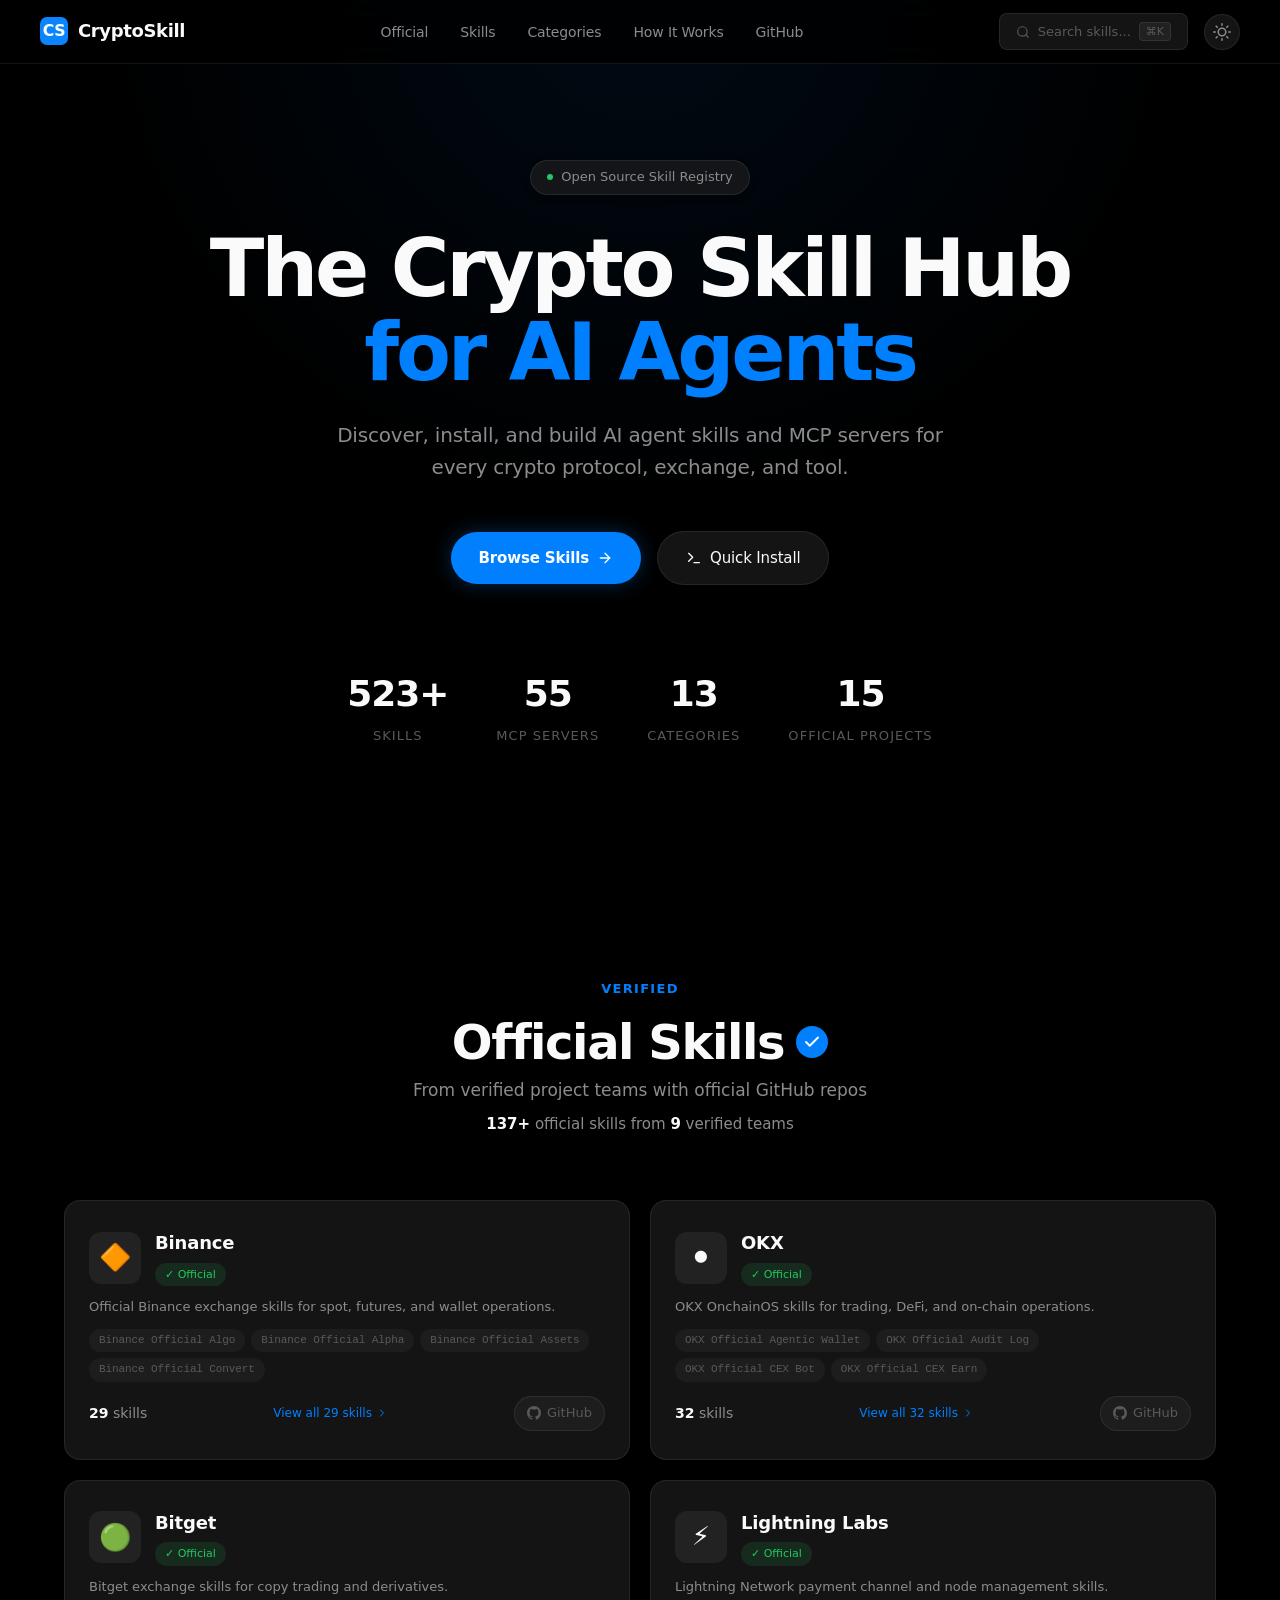
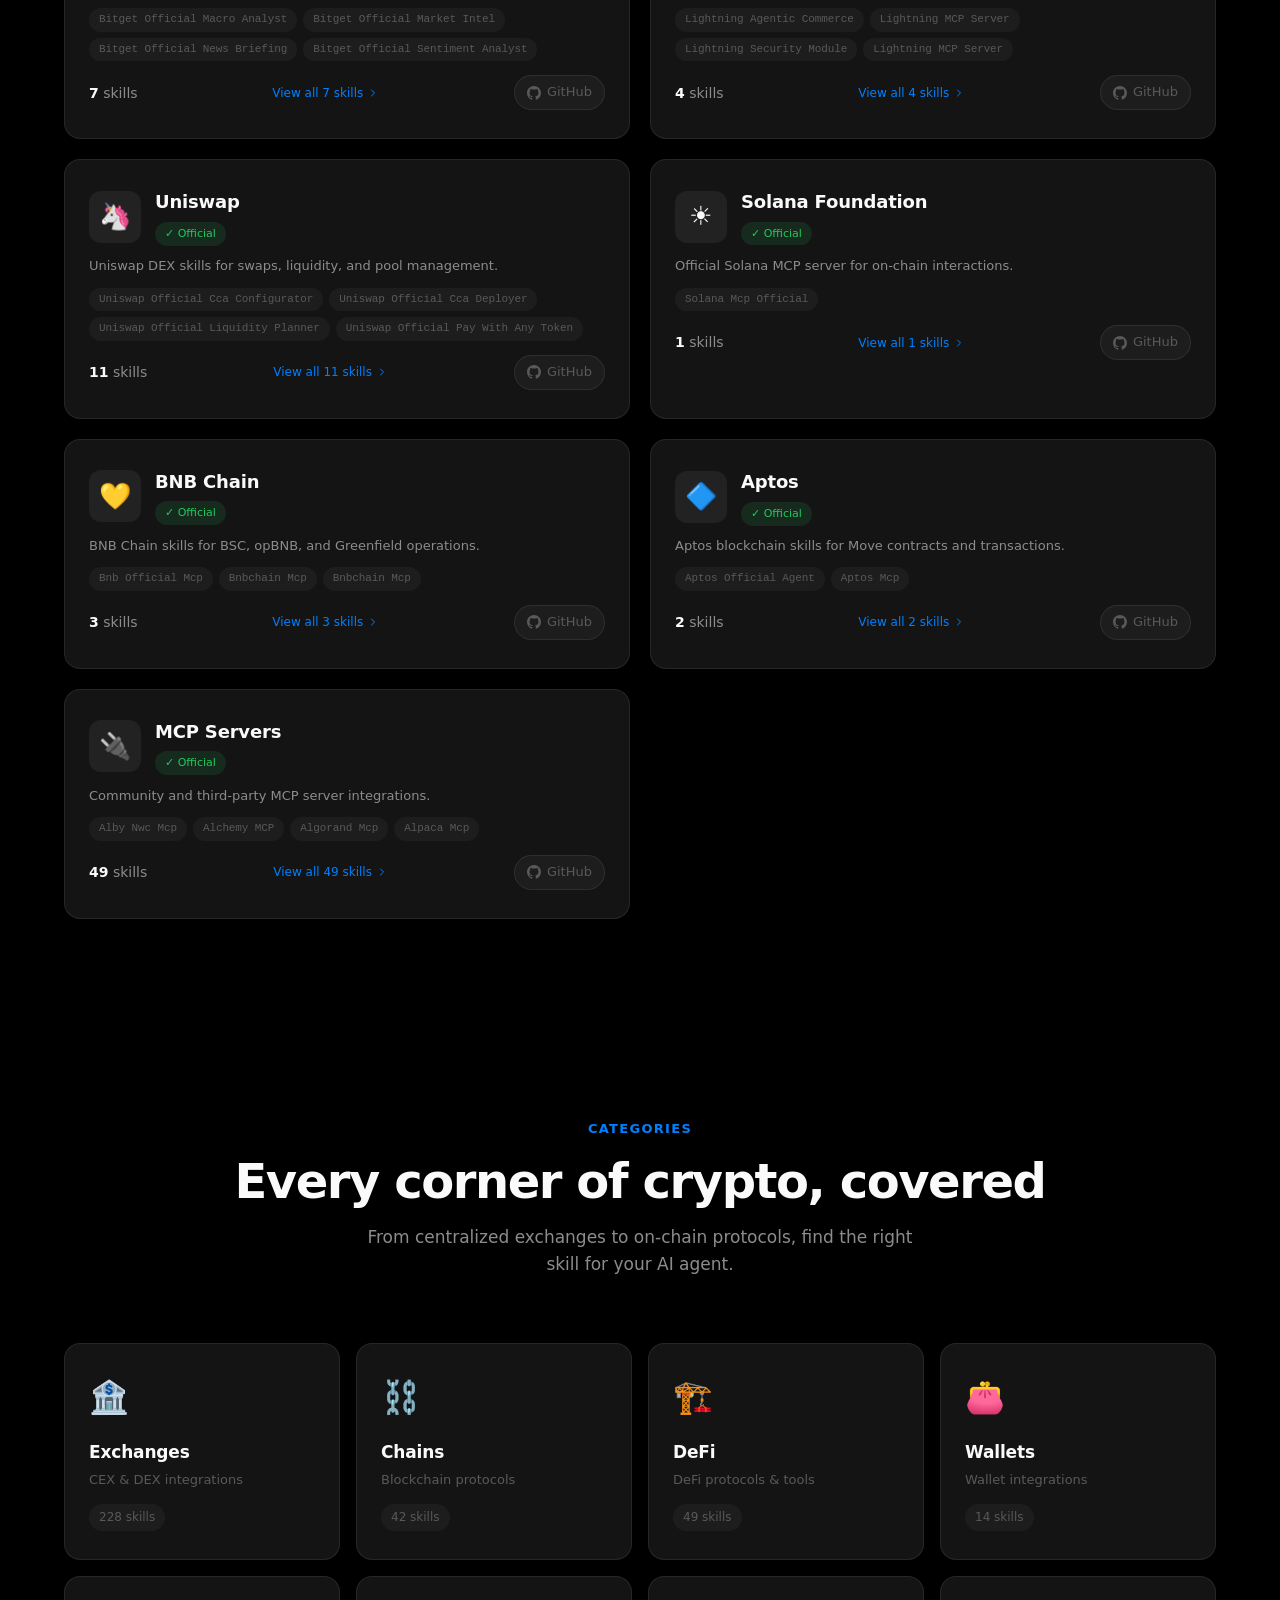
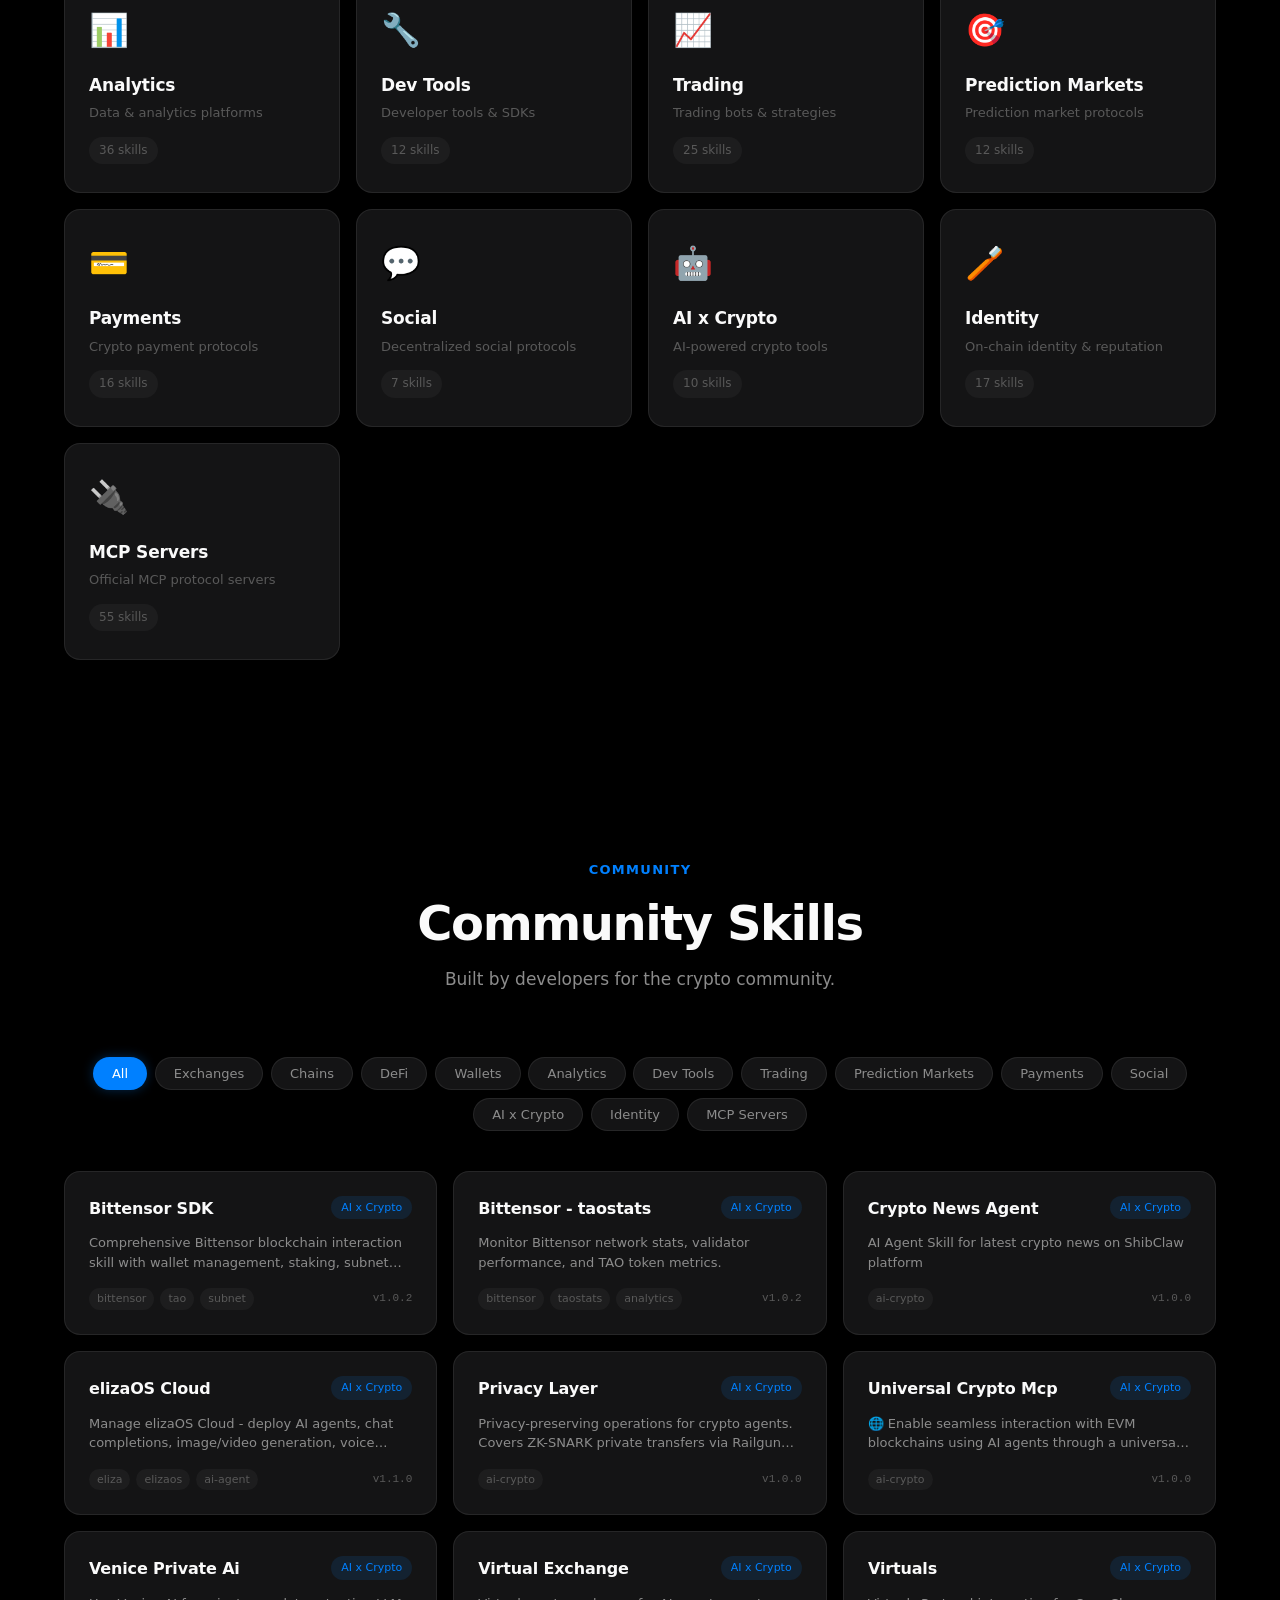
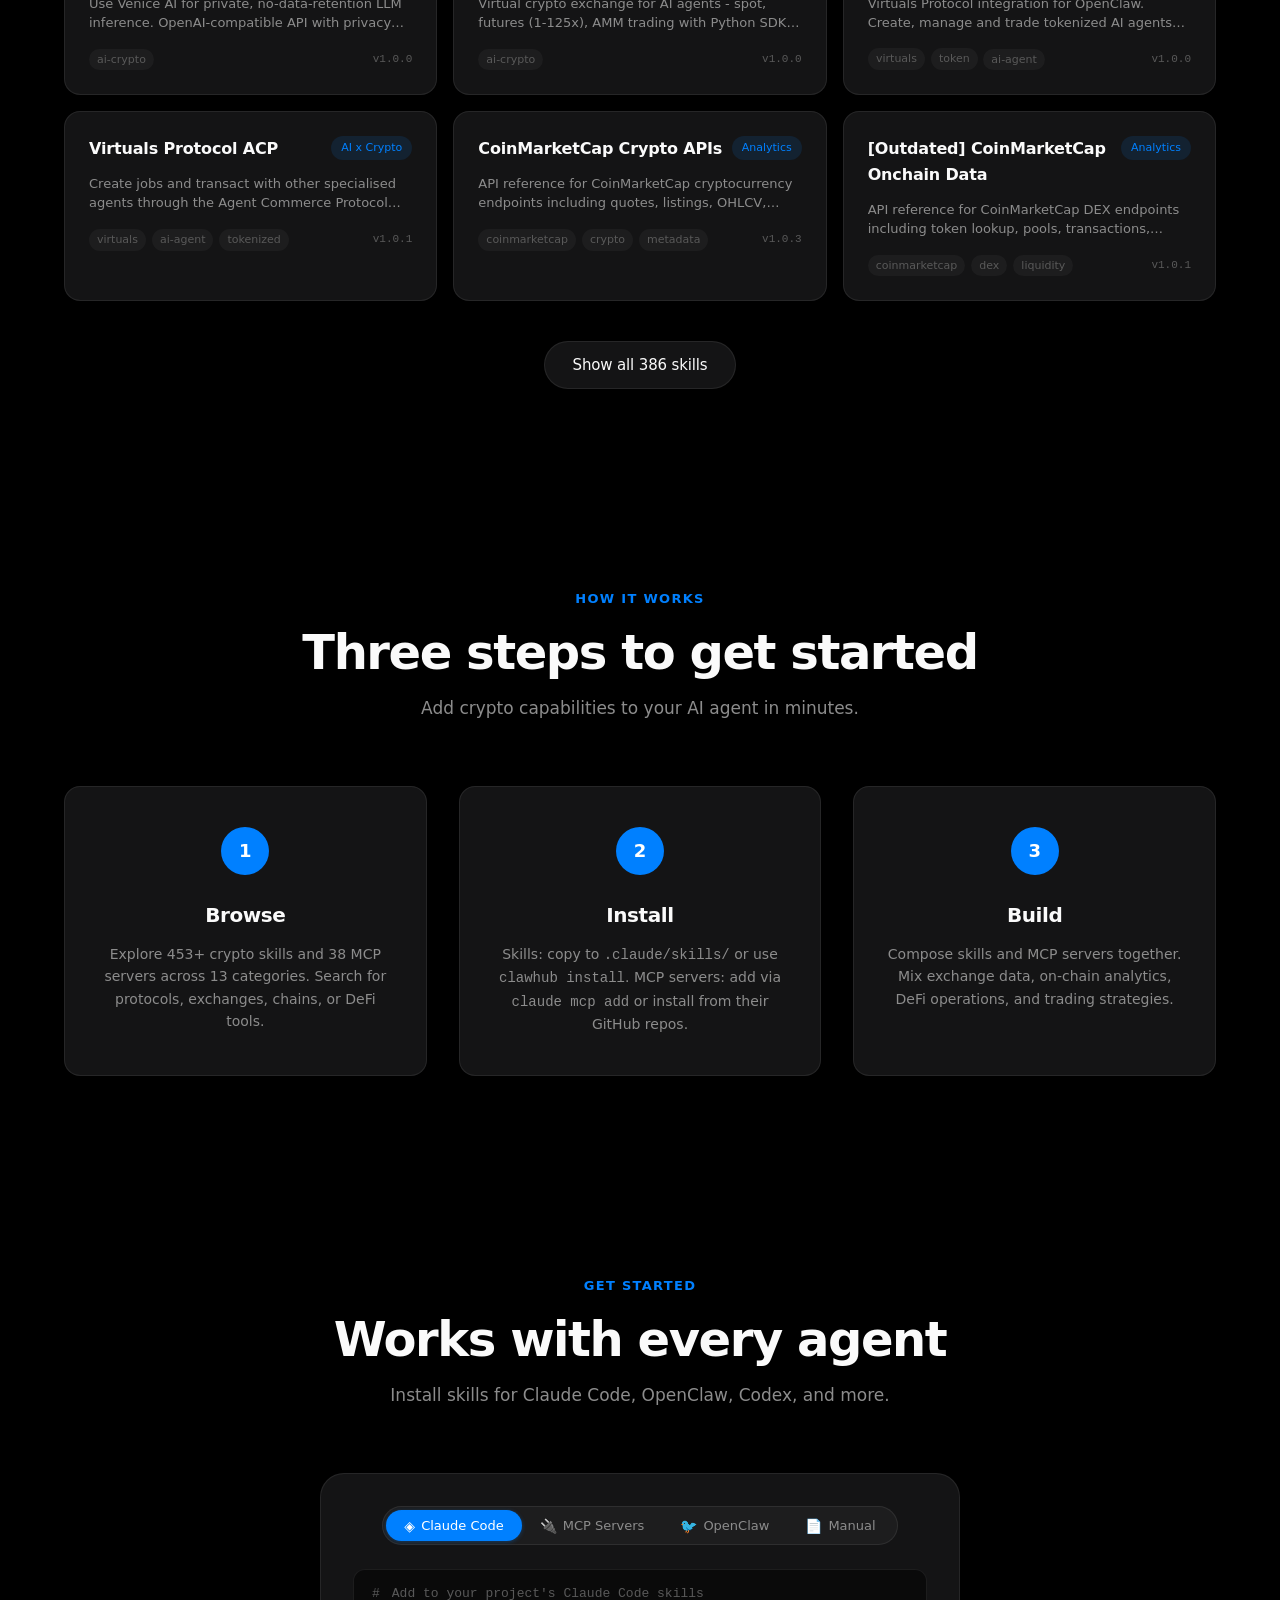
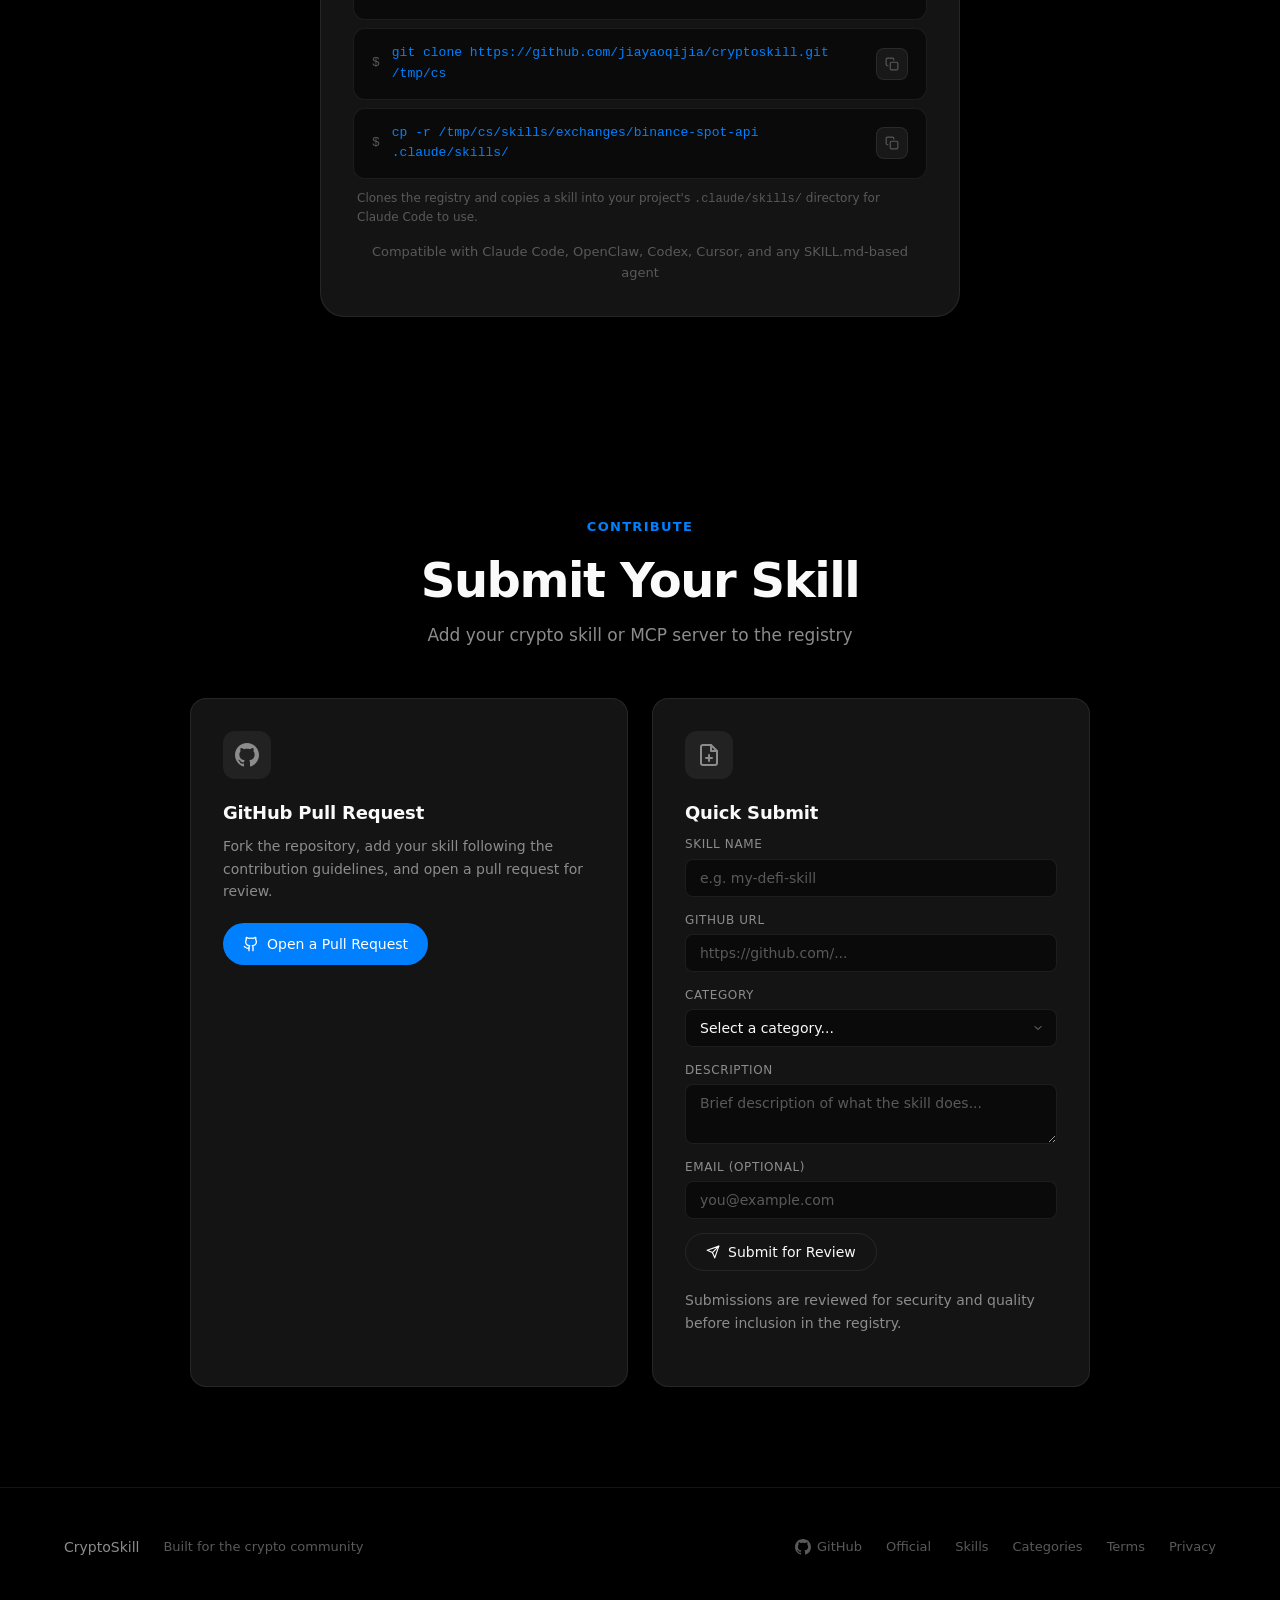
==== commit d50c5c60: "Auto-update: add 70 new crypto skills (2026-03-20)" ====
--- a/docs/index.html
+++ b/docs/index.html
@@ -4,7 +4,7 @@
   <meta charset="UTF-8">
   <meta name="viewport" content="width=device-width, initial-scale=1.0">
   <title>CryptoSkill - The Crypto Skill Hub for AI Agents</title>
-  <meta name="description" content="Discover, install, and build AI agent skills and MCP servers for every crypto protocol, exchange, and tool. 452+ skills and 38 MCP servers across 13 categories.">
+  <meta name="description" content="Discover, install, and build AI agent skills and MCP servers for every crypto protocol, exchange, and tool. 453+ skills and 38 MCP servers across 13 categories.">
   <meta name="keywords" content="crypto, AI agents, skills, MCP, blockchain, DeFi, trading, exchanges">
 
   <!-- Open Graph -->
@@ -136,7 +136,7 @@
       </div>
       <div class="stats-bar">
         <div class="stat-item">
-          <div class="stat-value" id="statSkills">452+</div>
+          <div class="stat-value" id="statSkills">453+</div>
           <div class="stat-label">Skills</div>
         </div>
         <div class="stat-item">
@@ -238,7 +238,7 @@
         <div class="how-card fade-in-up">
           <div class="how-number">1</div>
           <div class="how-title">Browse</div>
-          <div class="how-desc">Explore 452+ crypto skills and 38 MCP servers across 13 categories. Search for protocols, exchanges, chains, or DeFi tools.</div>
+          <div class="how-desc">Explore 453+ crypto skills and 38 MCP servers across 13 categories. Search for protocols, exchanges, chains, or DeFi tools.</div>
         </div>
         <div class="how-card fade-in-up">
           <div class="how-number">2</div>
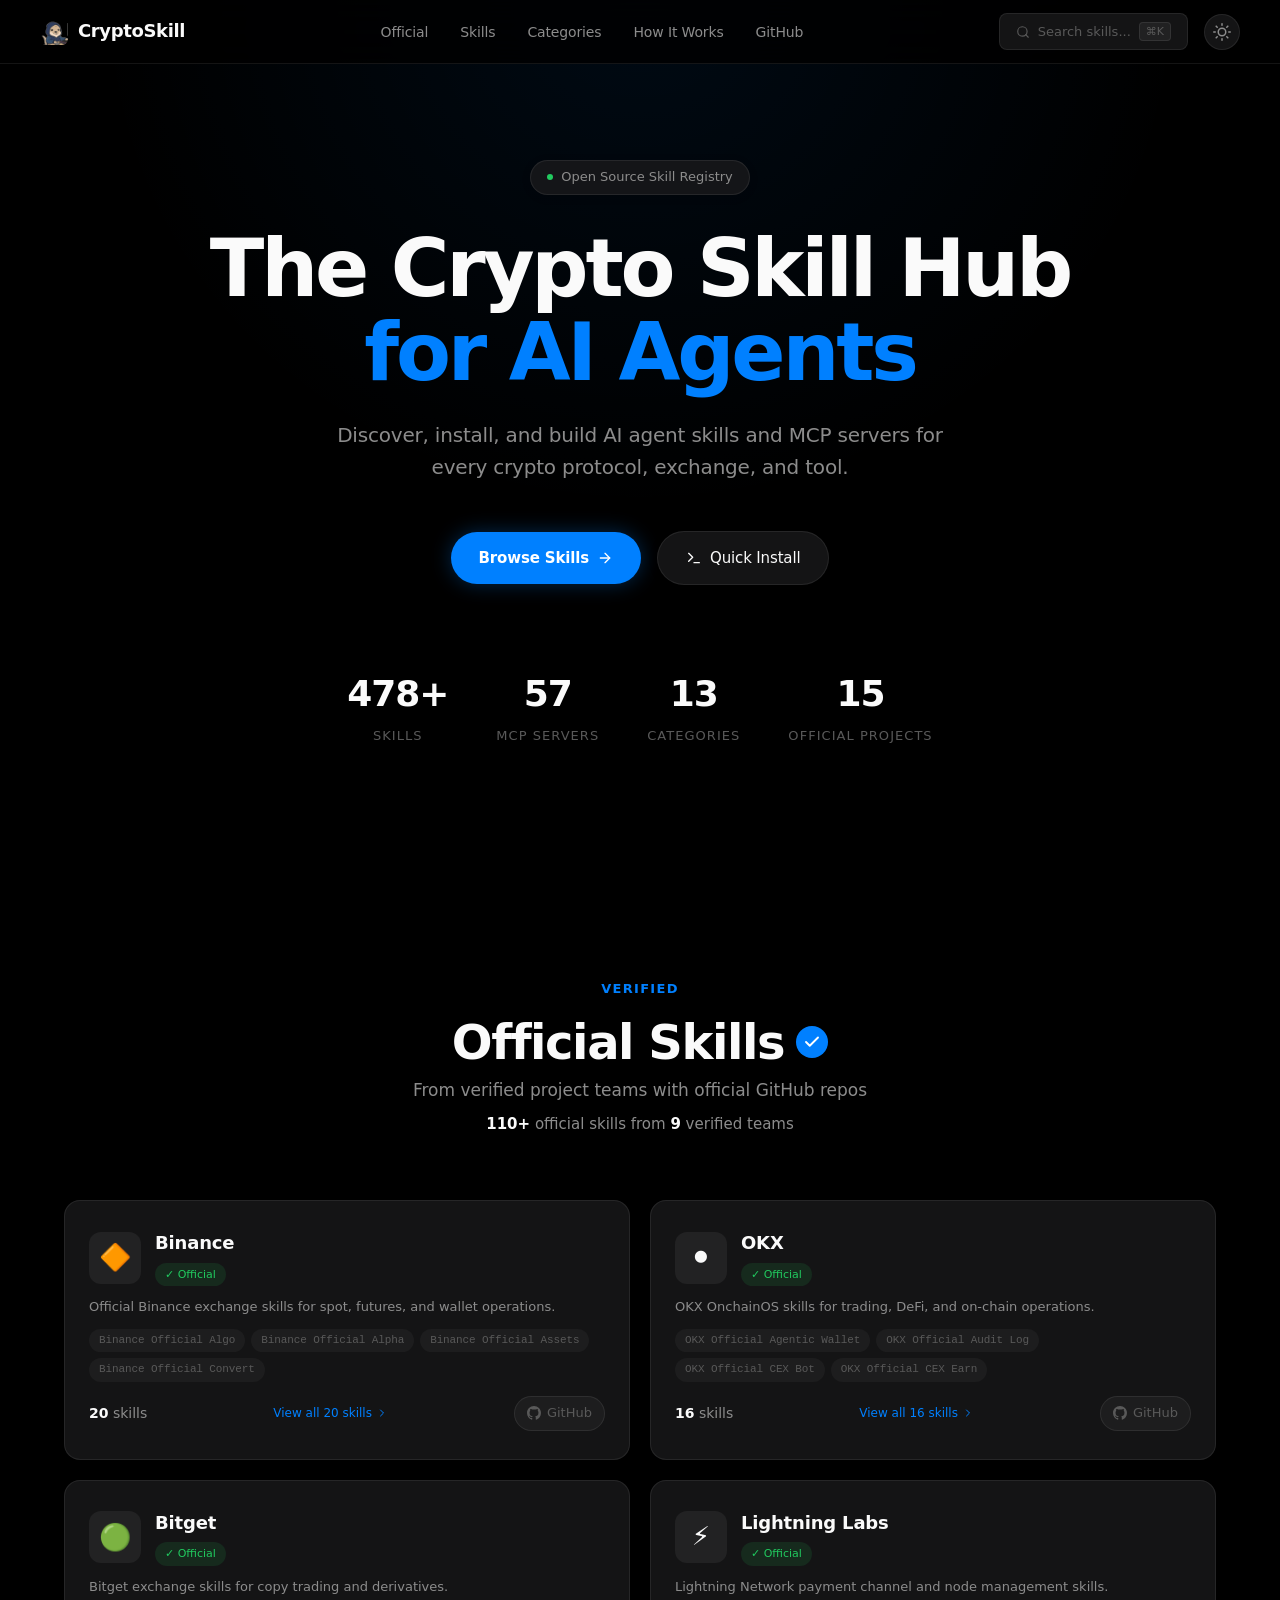
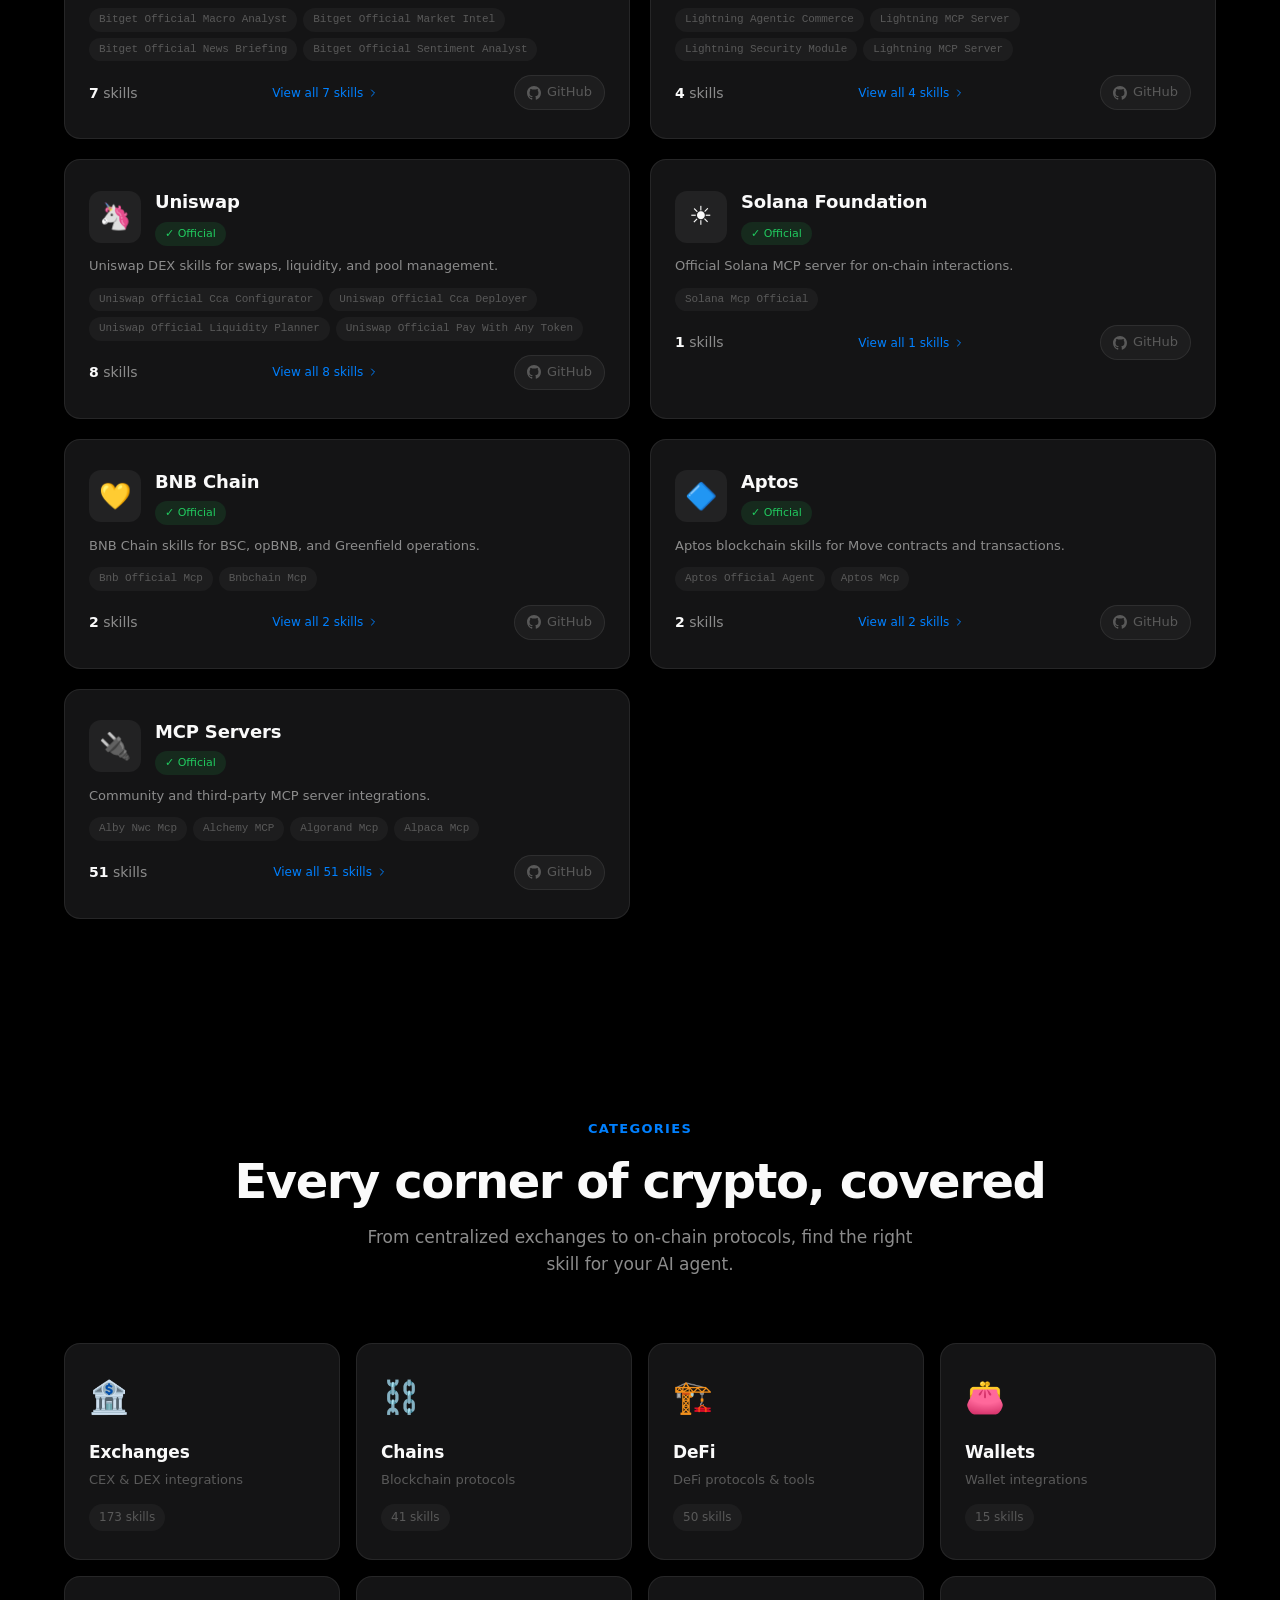
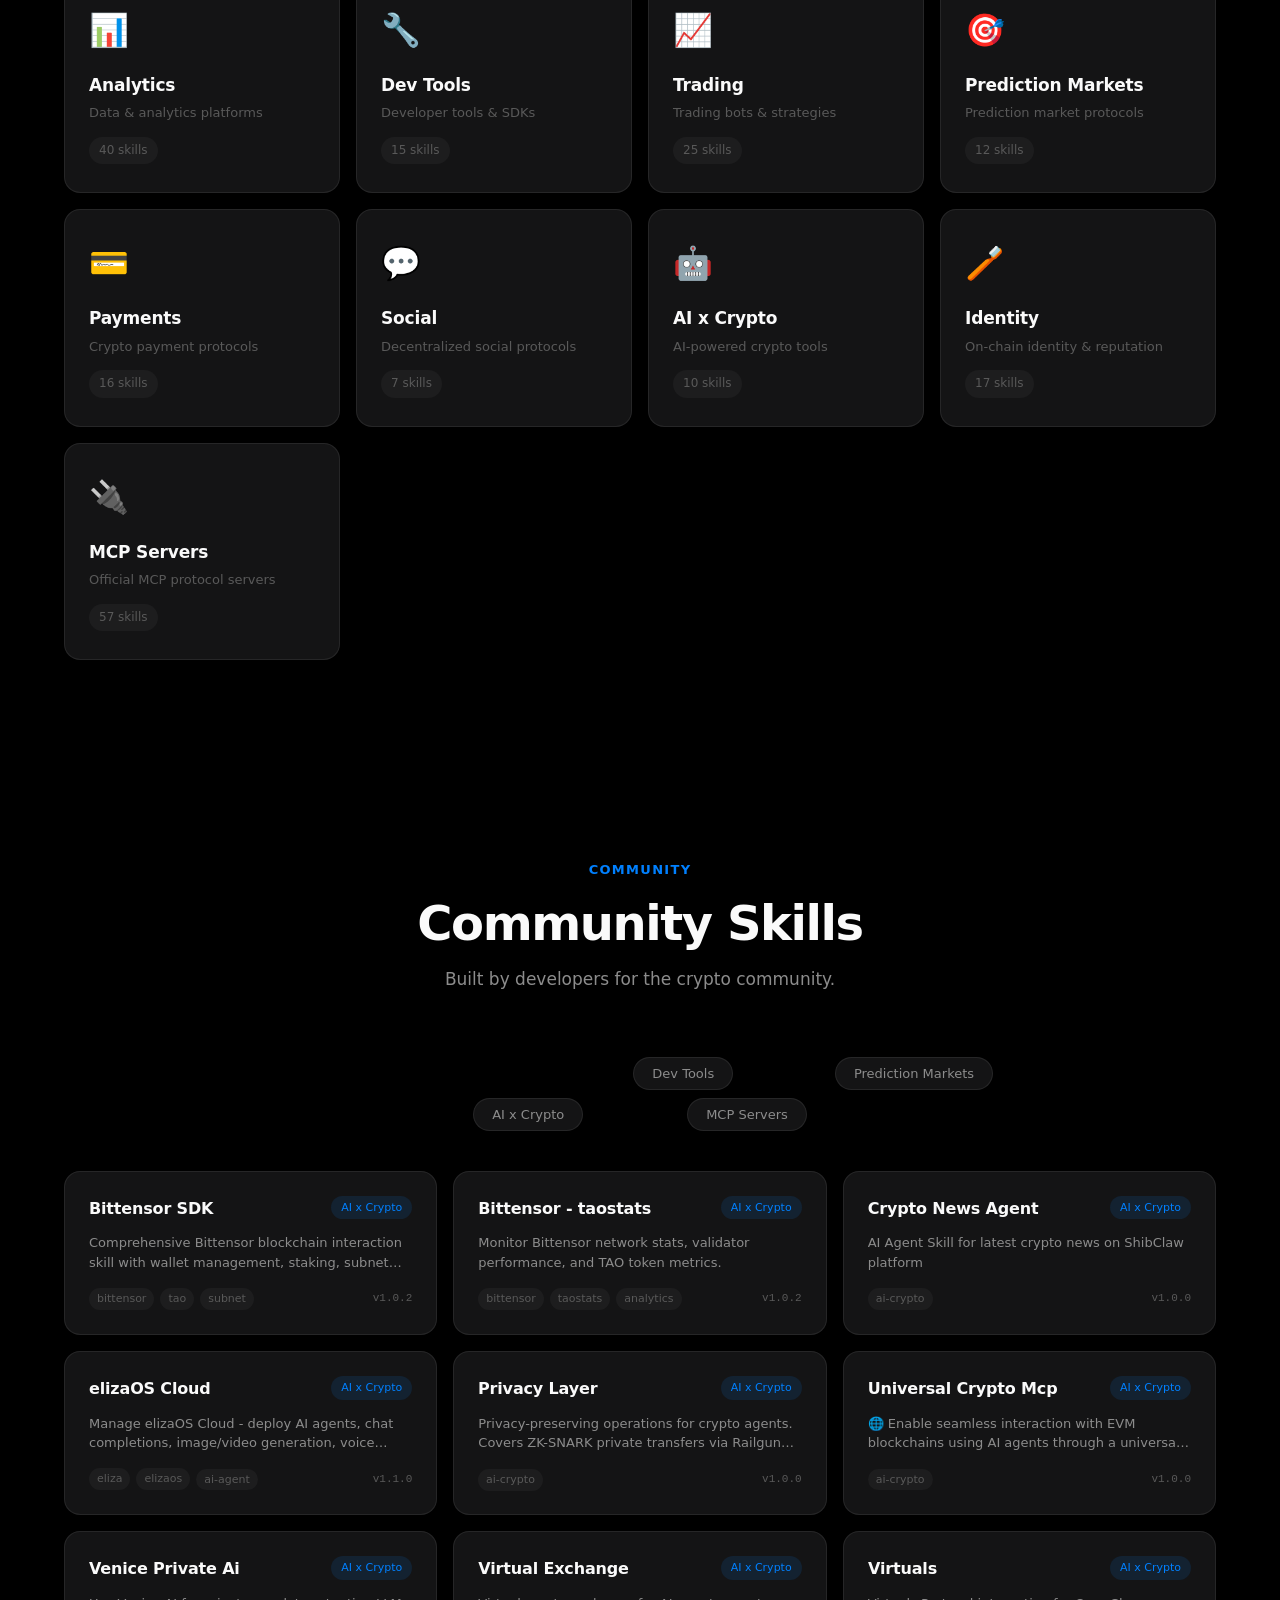
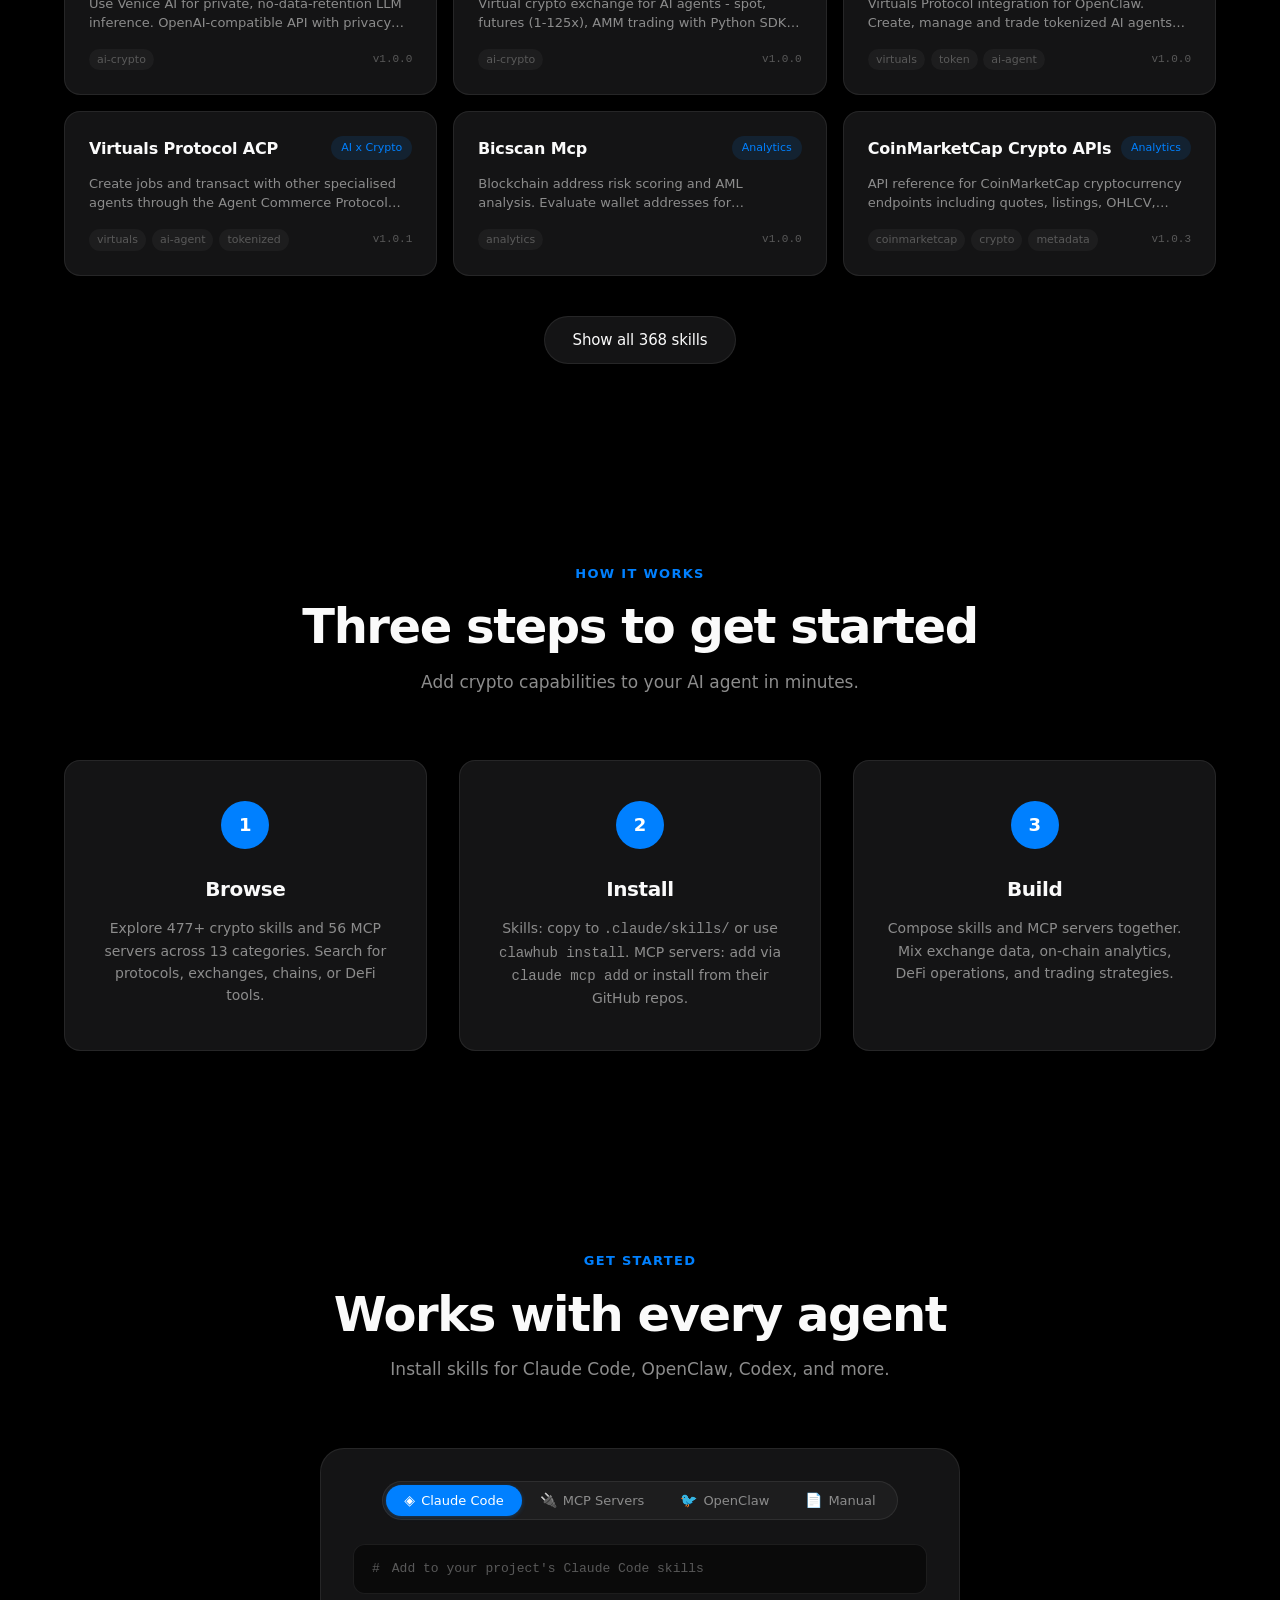
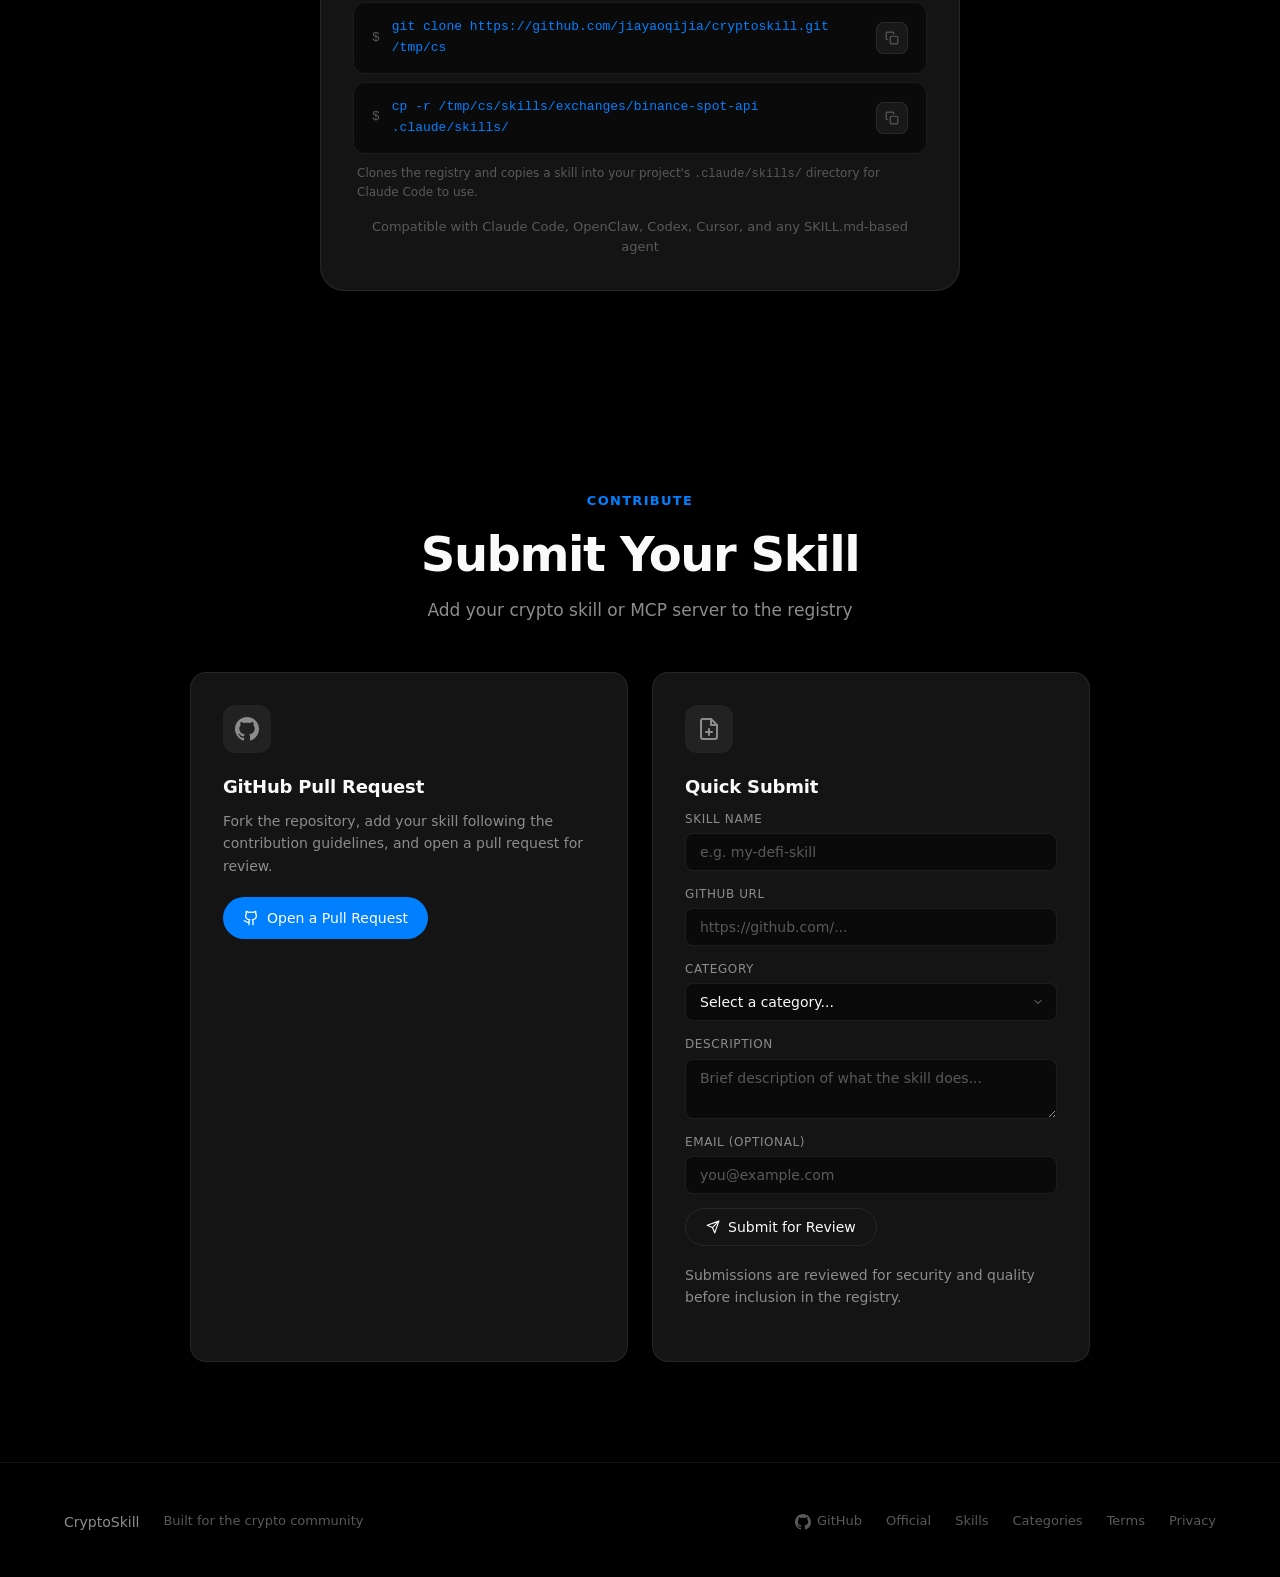
==== commit 691708b9: "Use ottie otter mascot as header icon and favicon" ====
--- a/docs/index.html
+++ b/docs/index.html
@@ -4,7 +4,7 @@
   <meta charset="UTF-8">
   <meta name="viewport" content="width=device-width, initial-scale=1.0">
   <title>CryptoSkill - The Crypto Skill Hub for AI Agents</title>
-  <meta name="description" content="Discover, install, and build AI agent skills and MCP servers for every crypto protocol, exchange, and tool. 453+ skills and 38 MCP servers across 13 categories.">
+  <meta name="description" content="Discover, install, and build AI agent skills and MCP servers for every crypto protocol, exchange, and tool. 477+ skills and 56 MCP servers across 13 categories.">
   <meta name="keywords" content="crypto, AI agents, skills, MCP, blockchain, DeFi, trading, exchanges">
 
   <!-- Open Graph -->
@@ -21,6 +21,7 @@
   <meta name="twitter:description" content="Discover, install, and build AI agent skills for every crypto protocol, exchange, and tool.">
 
   <!-- Favicon -->
+  <link rel="icon" type="image/png" href="favicon.png">
   <link rel="icon" type="image/svg+xml" href="favicon.svg">
 
   <!-- Stylesheet -->
@@ -32,10 +33,7 @@
   <nav class="navbar">
     <div class="container">
       <a href="#" class="nav-logo">
-        <svg width="28" height="28" viewBox="0 0 32 32" fill="none">
-          <rect width="32" height="32" rx="8" fill="#0a84ff"/>
-          <text x="16" y="22" font-family="system-ui" font-size="18" font-weight="700" fill="white" text-anchor="middle">CS</text>
-        </svg>
+        <img src="icon.png" width="28" height="28" alt="CryptoSkill" style="border-radius:6px">
         CryptoSkill
       </a>
 
@@ -136,11 +134,11 @@
       </div>
       <div class="stats-bar">
         <div class="stat-item">
-          <div class="stat-value" id="statSkills">453+</div>
+          <div class="stat-value" id="statSkills">477+</div>
           <div class="stat-label">Skills</div>
         </div>
         <div class="stat-item">
-          <div class="stat-value" id="statMCP">38</div>
+          <div class="stat-value" id="statMCP">56</div>
           <div class="stat-label">MCP Servers</div>
         </div>
         <div class="stat-item">
@@ -238,7 +236,7 @@
         <div class="how-card fade-in-up">
           <div class="how-number">1</div>
           <div class="how-title">Browse</div>
-          <div class="how-desc">Explore 453+ crypto skills and 38 MCP servers across 13 categories. Search for protocols, exchanges, chains, or DeFi tools.</div>
+          <div class="how-desc">Explore 477+ crypto skills and 56 MCP servers across 13 categories. Search for protocols, exchanges, chains, or DeFi tools.</div>
         </div>
         <div class="how-card fade-in-up">
           <div class="how-number">2</div>
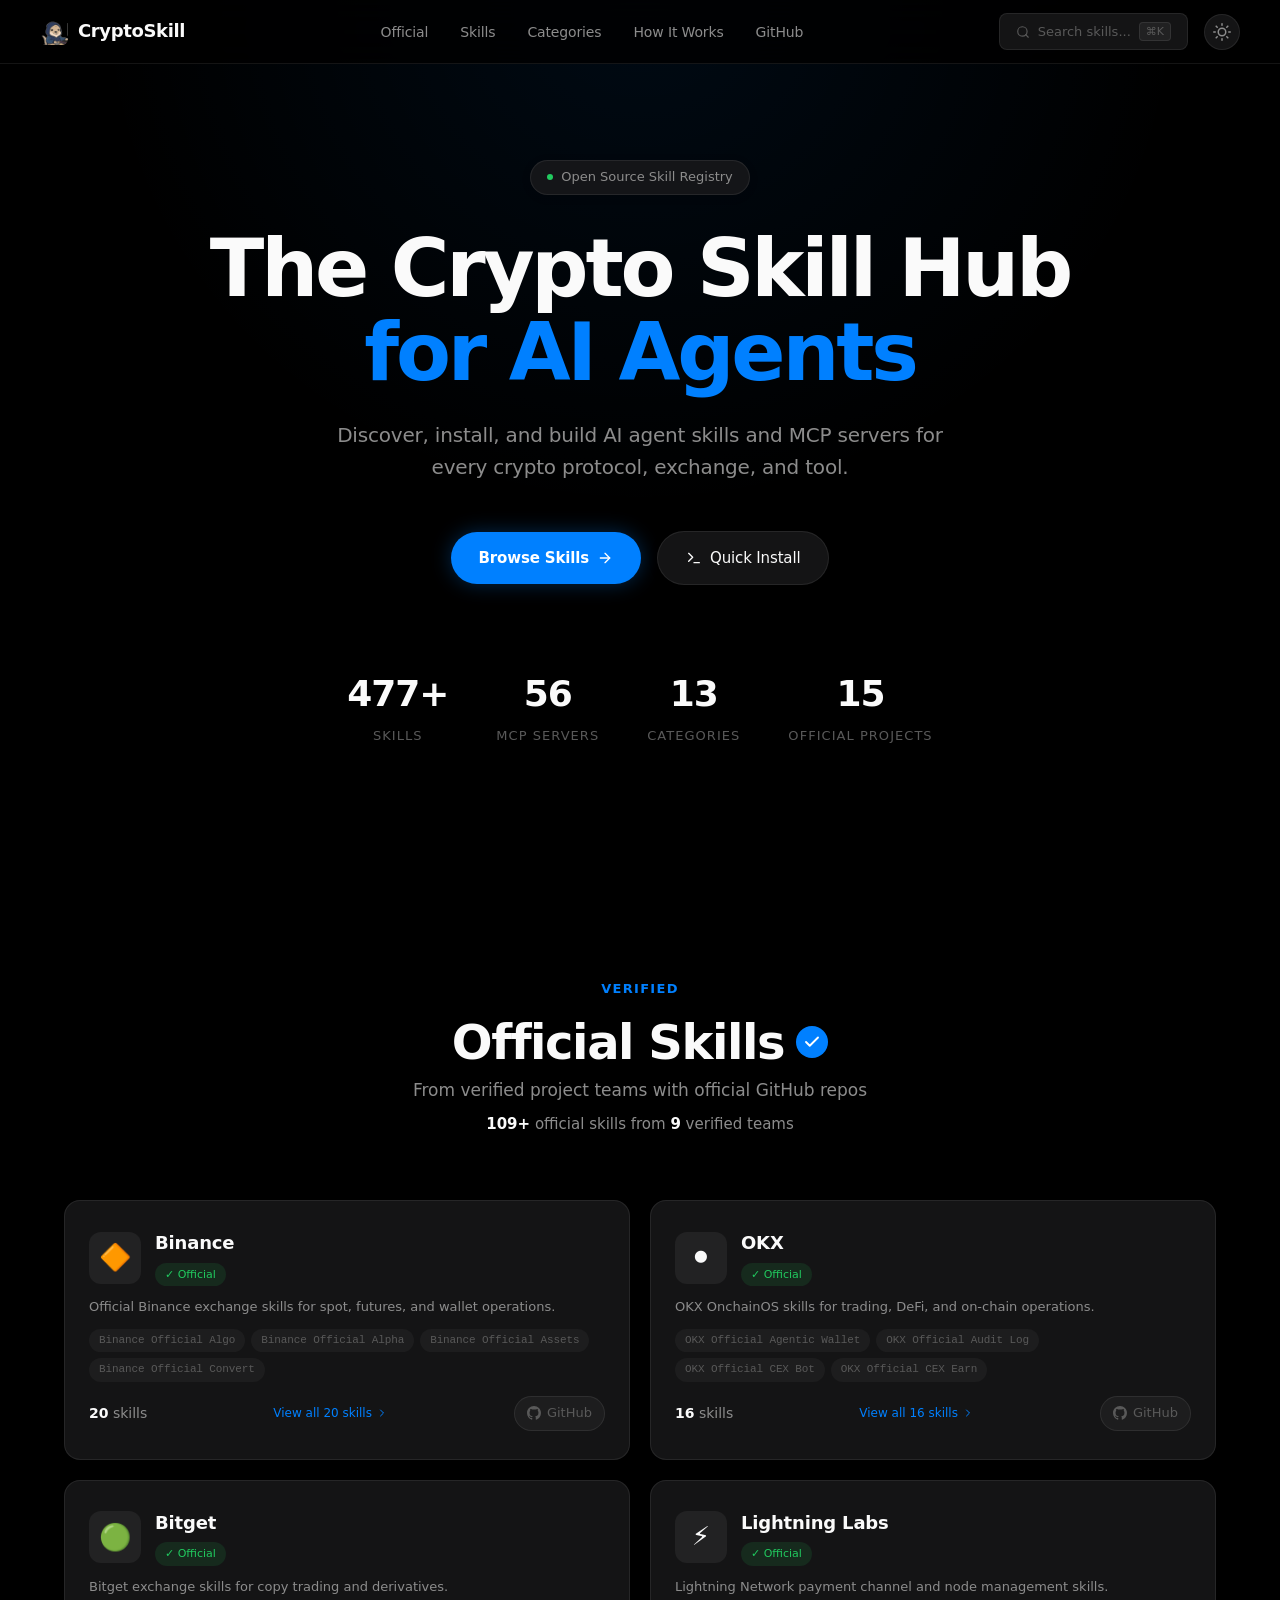
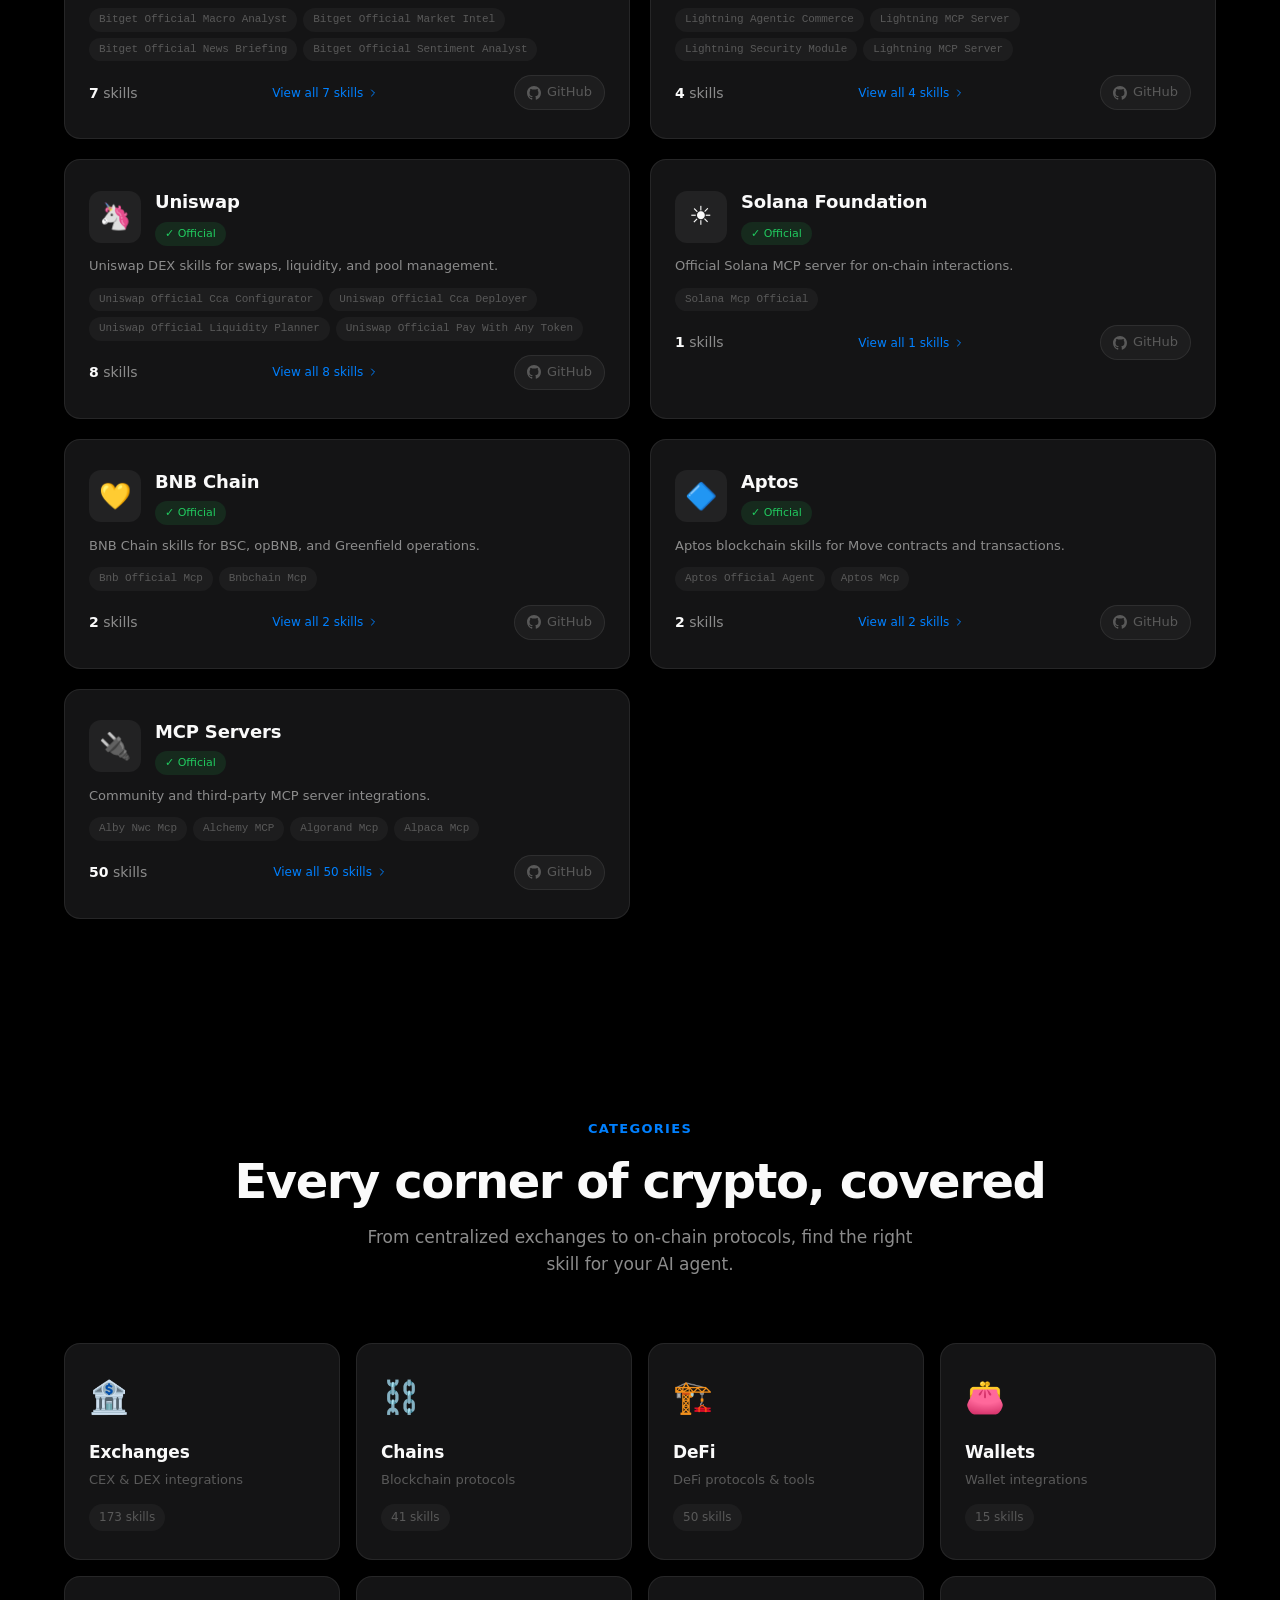
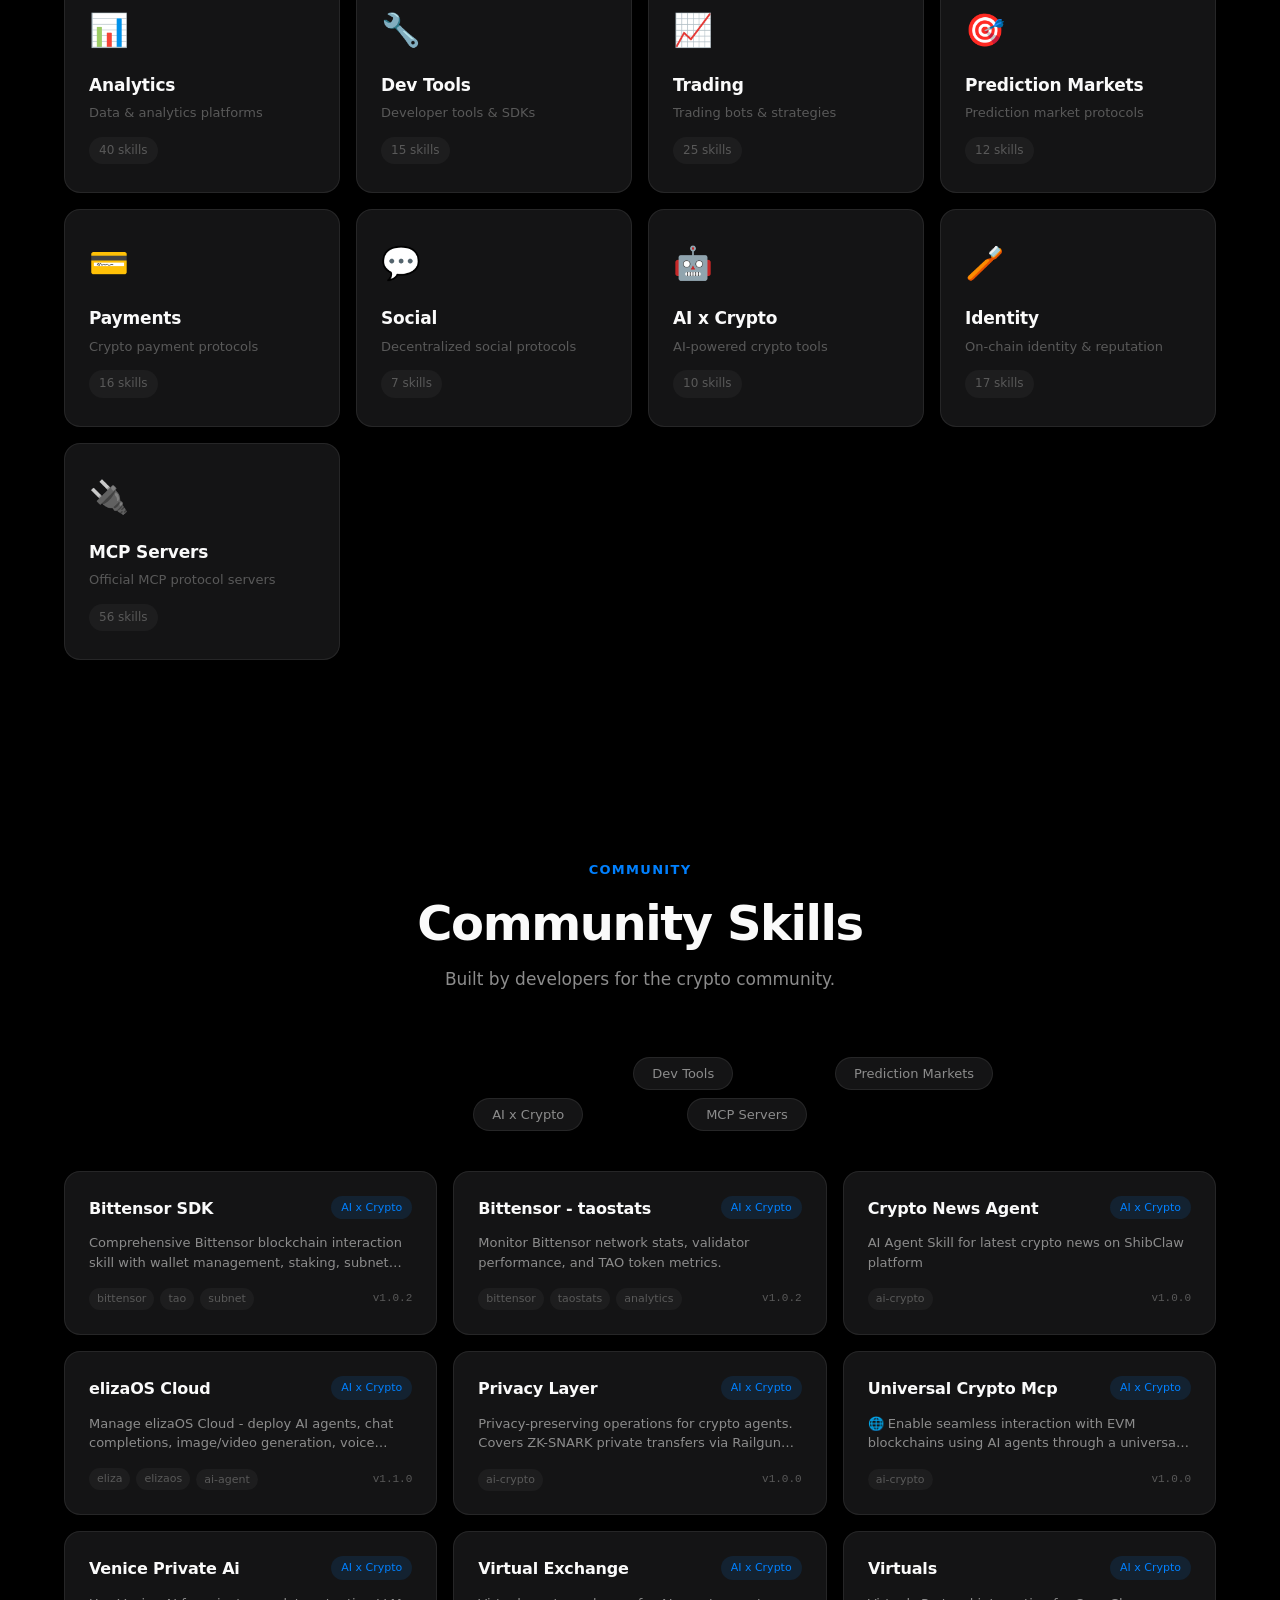
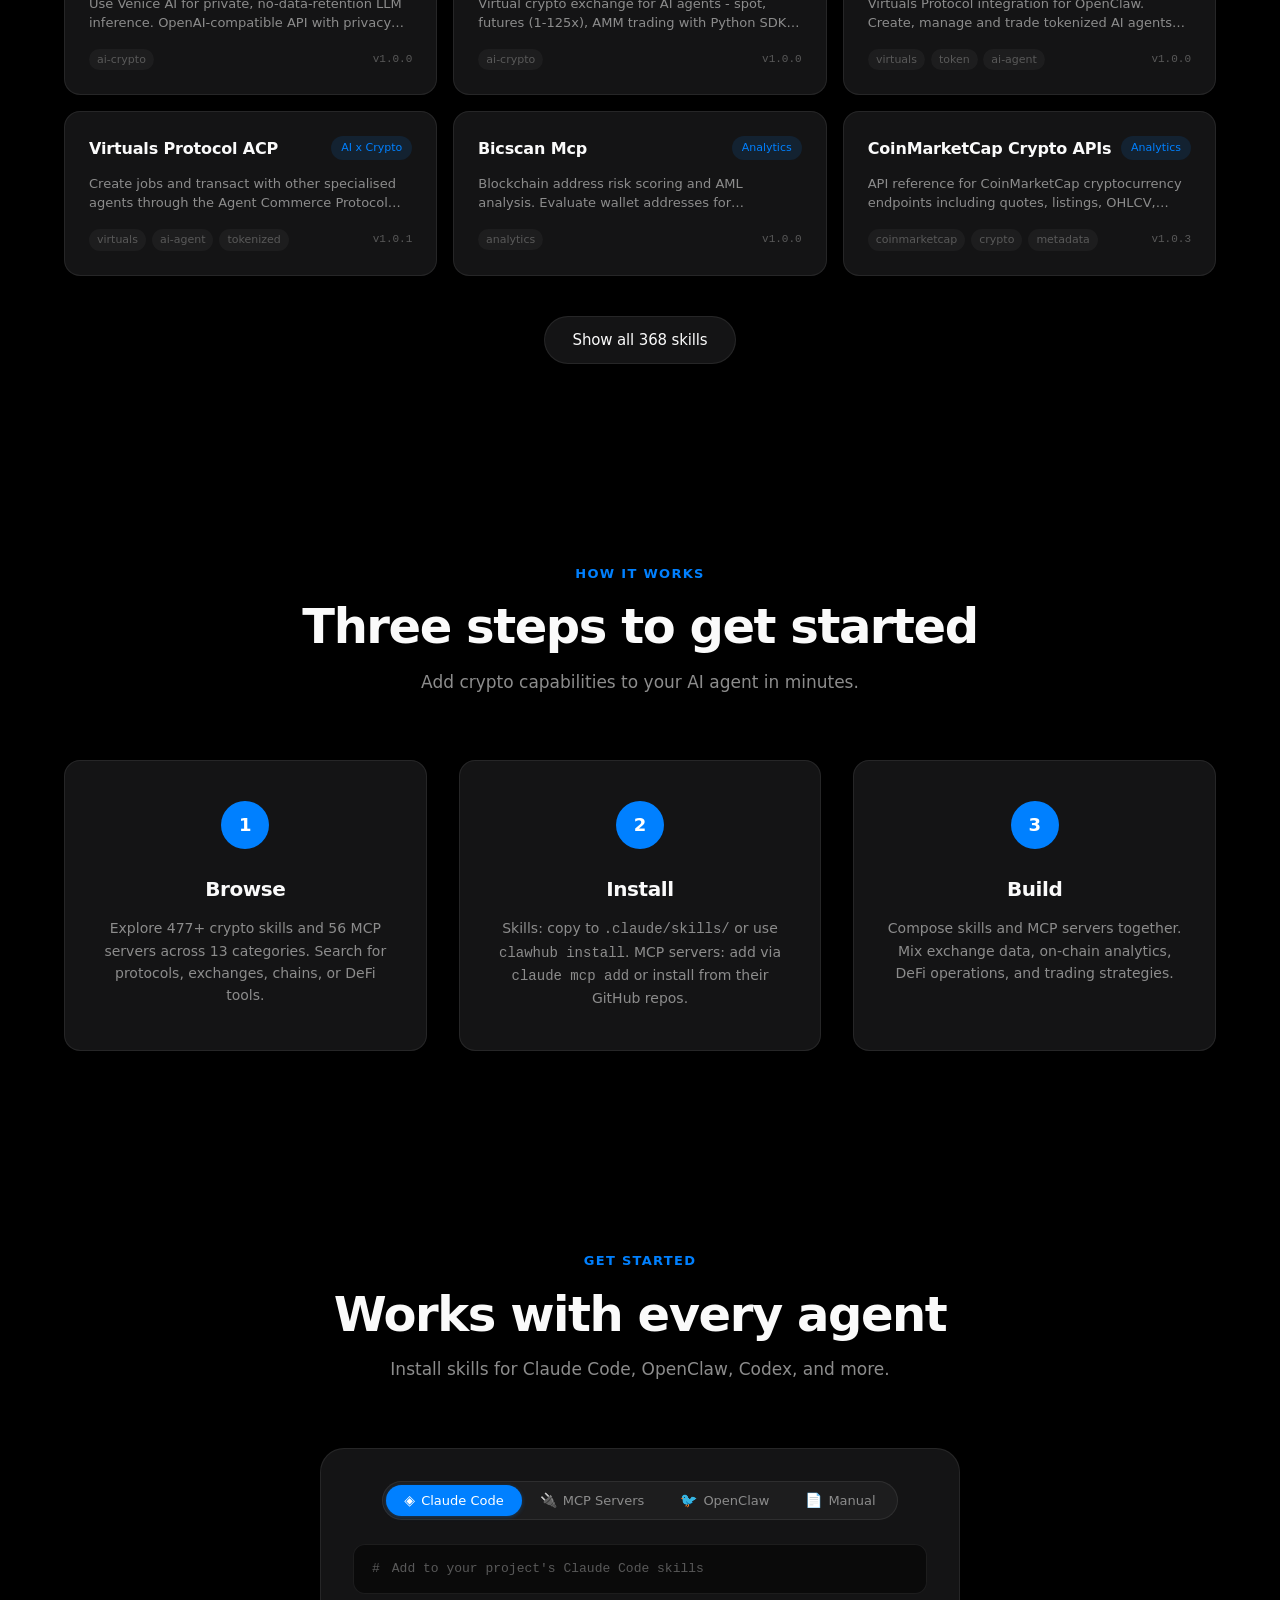
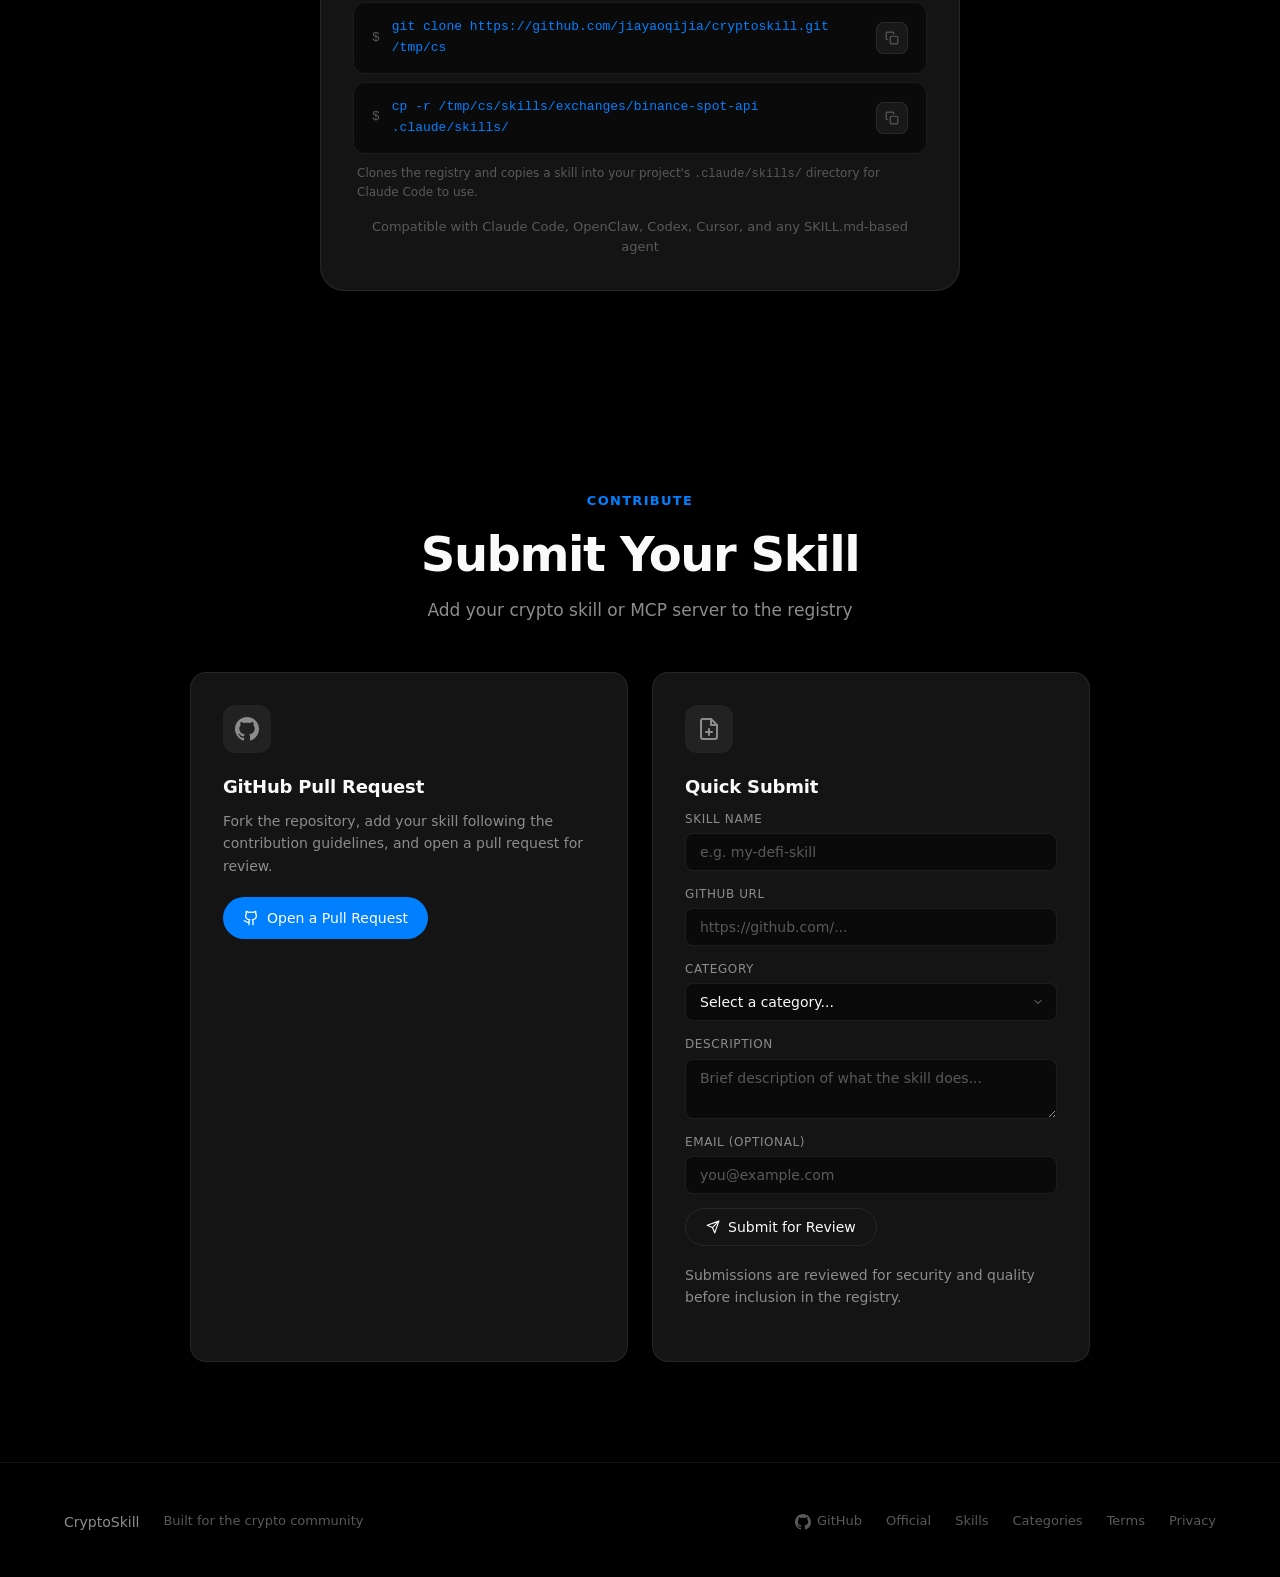
==== commit 4edb9bd4: "Add Google Analytics (G-3VP1G7H67L) to all pages" ====
--- a/docs/index.html
+++ b/docs/index.html
@@ -26,6 +26,14 @@
 
   <!-- Stylesheet -->
   <link rel="stylesheet" href="styles.css">
+  <!-- Google tag (gtag.js) -->
+  <script async src="https://www.googletagmanager.com/gtag/js?id=G-3VP1G7H67L"></script>
+  <script>
+    window.dataLayer = window.dataLayer || [];
+    function gtag(){dataLayer.push(arguments);}
+    gtag('js', new Date());
+    gtag('config', 'G-3VP1G7H67L');
+  </script>
 </head>
 <body>
 
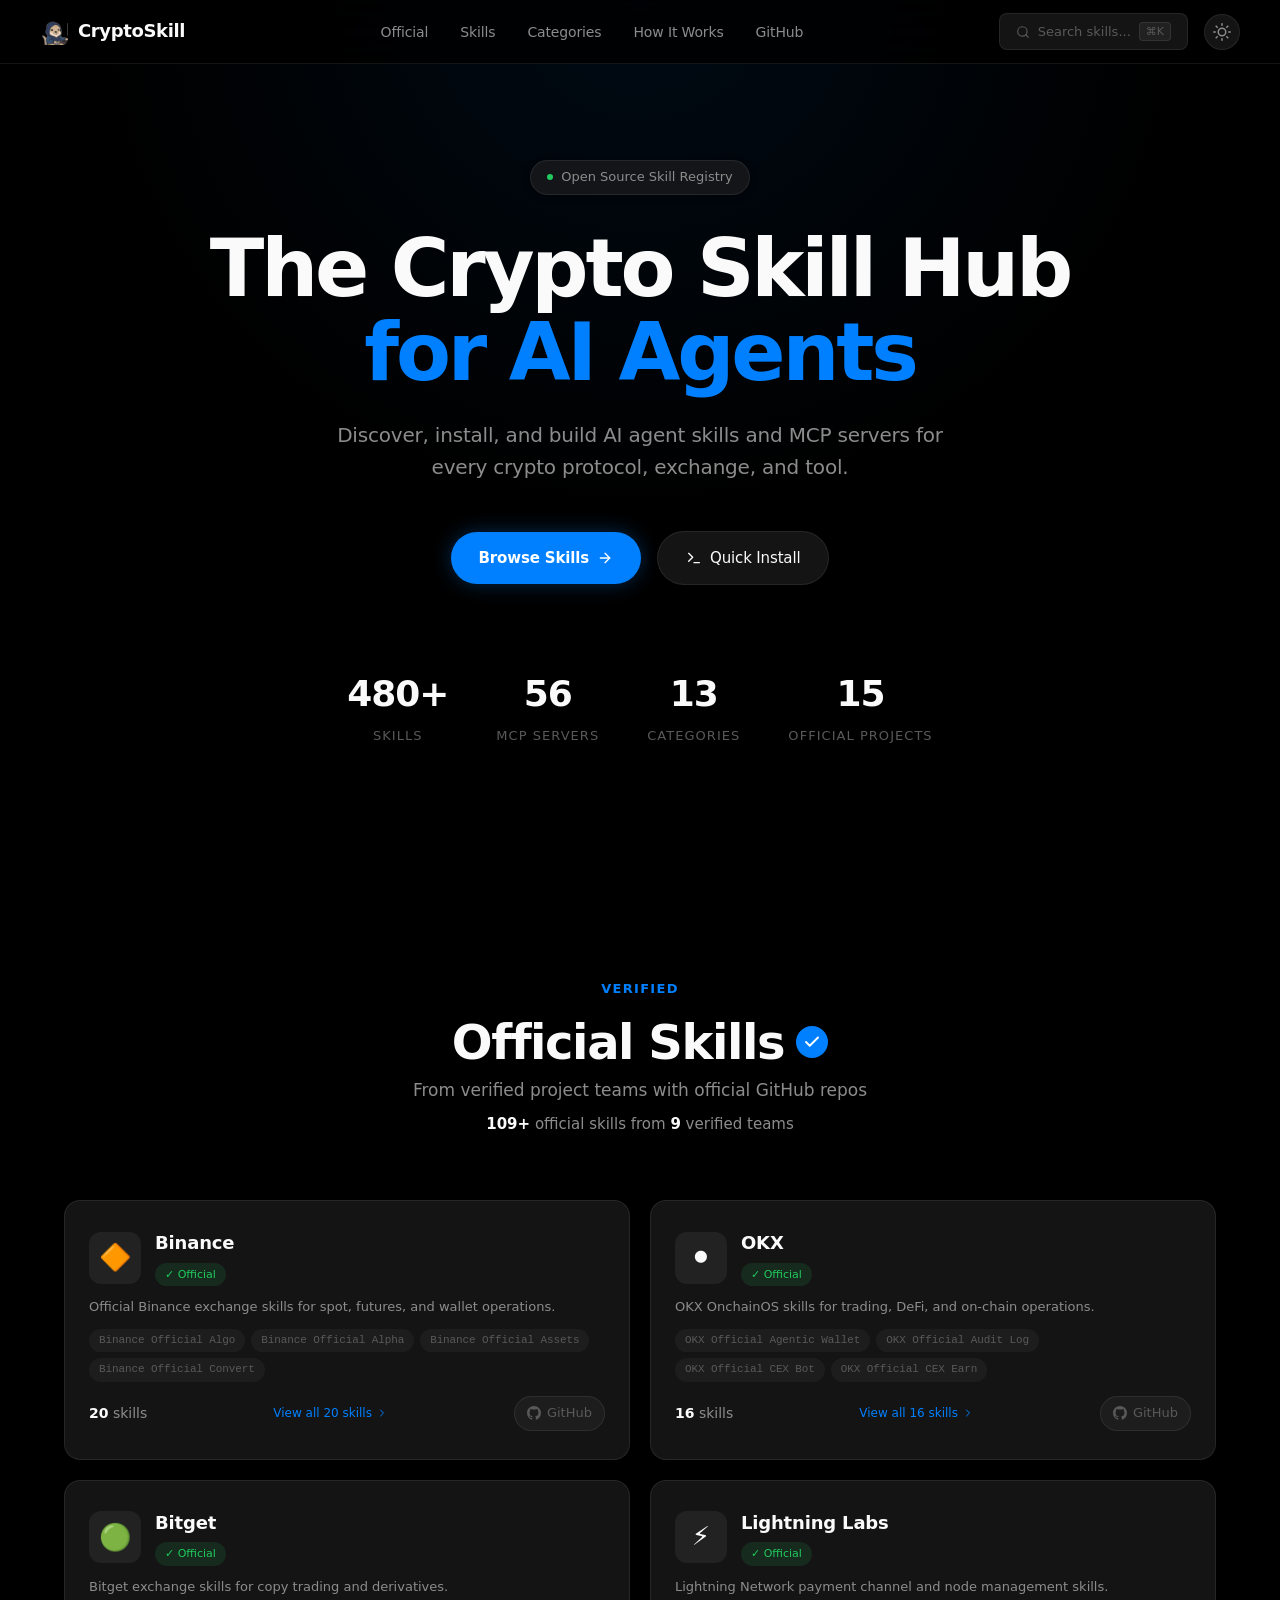
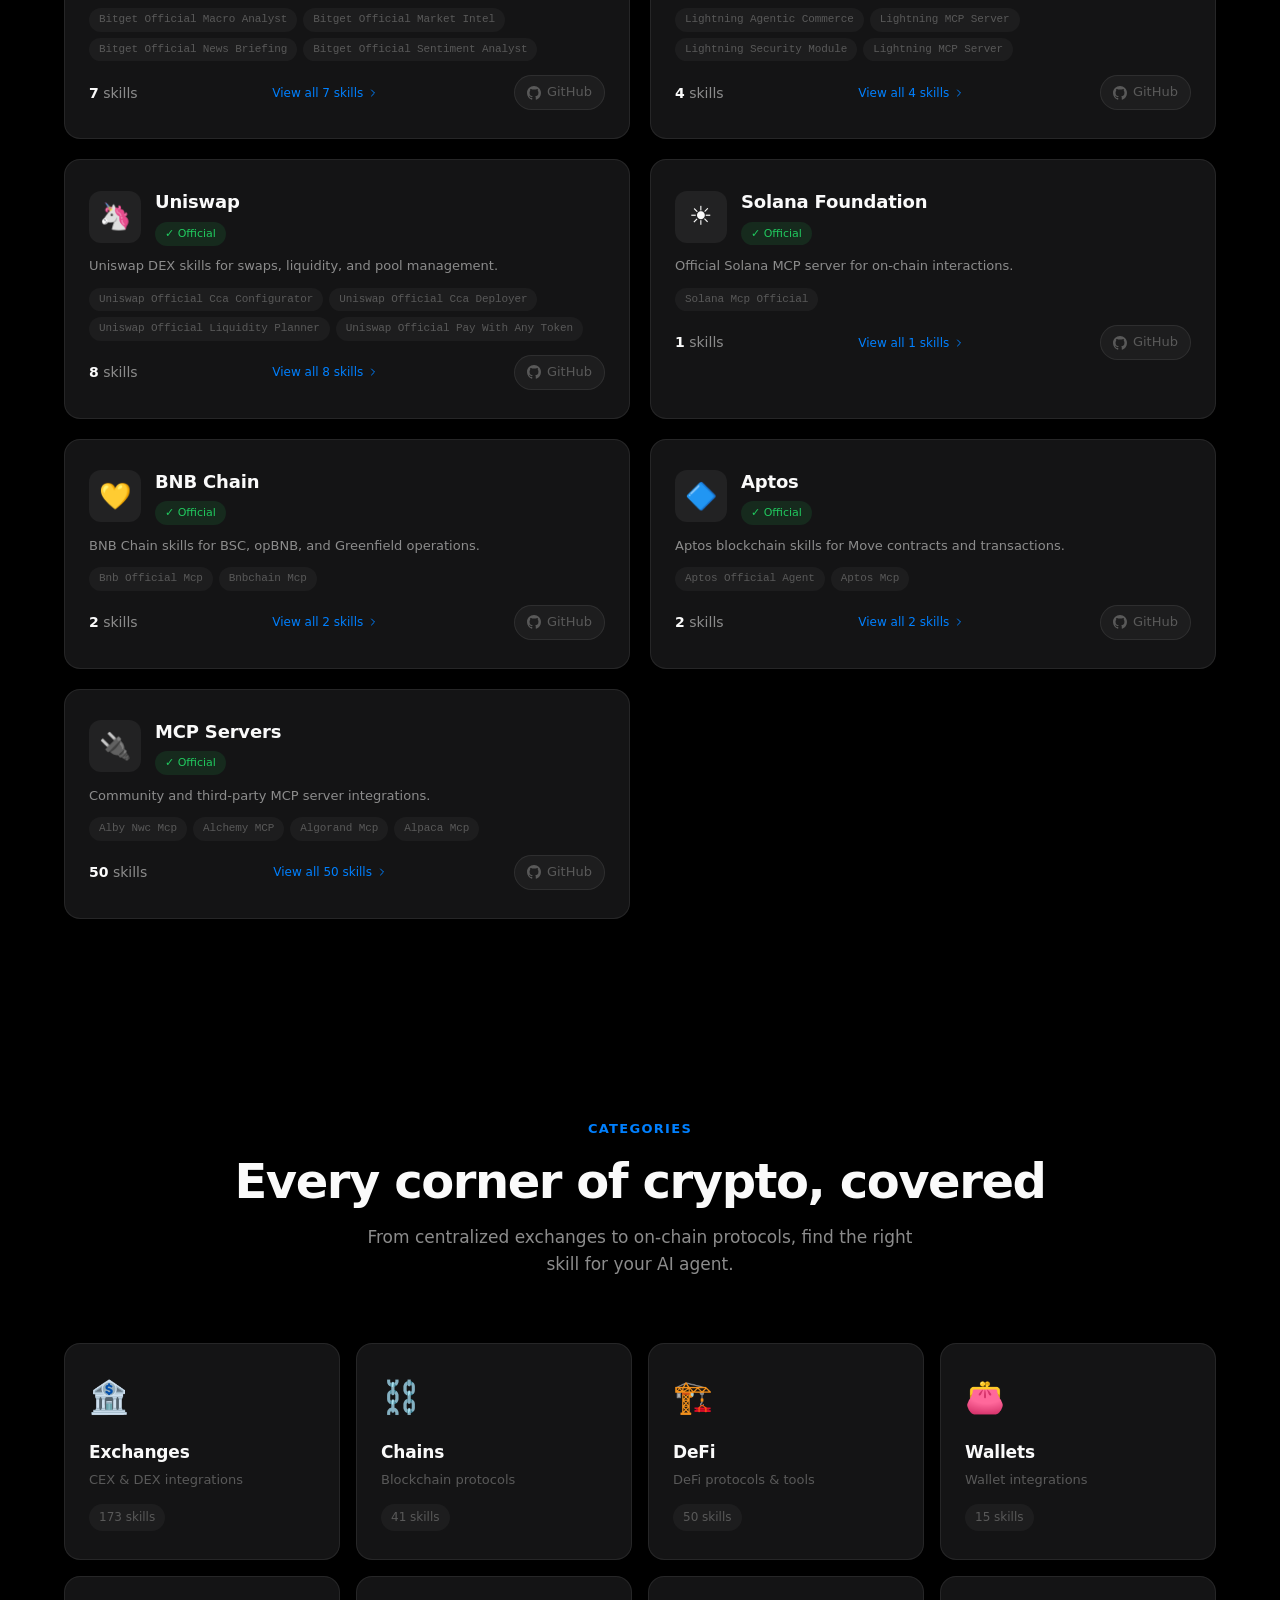
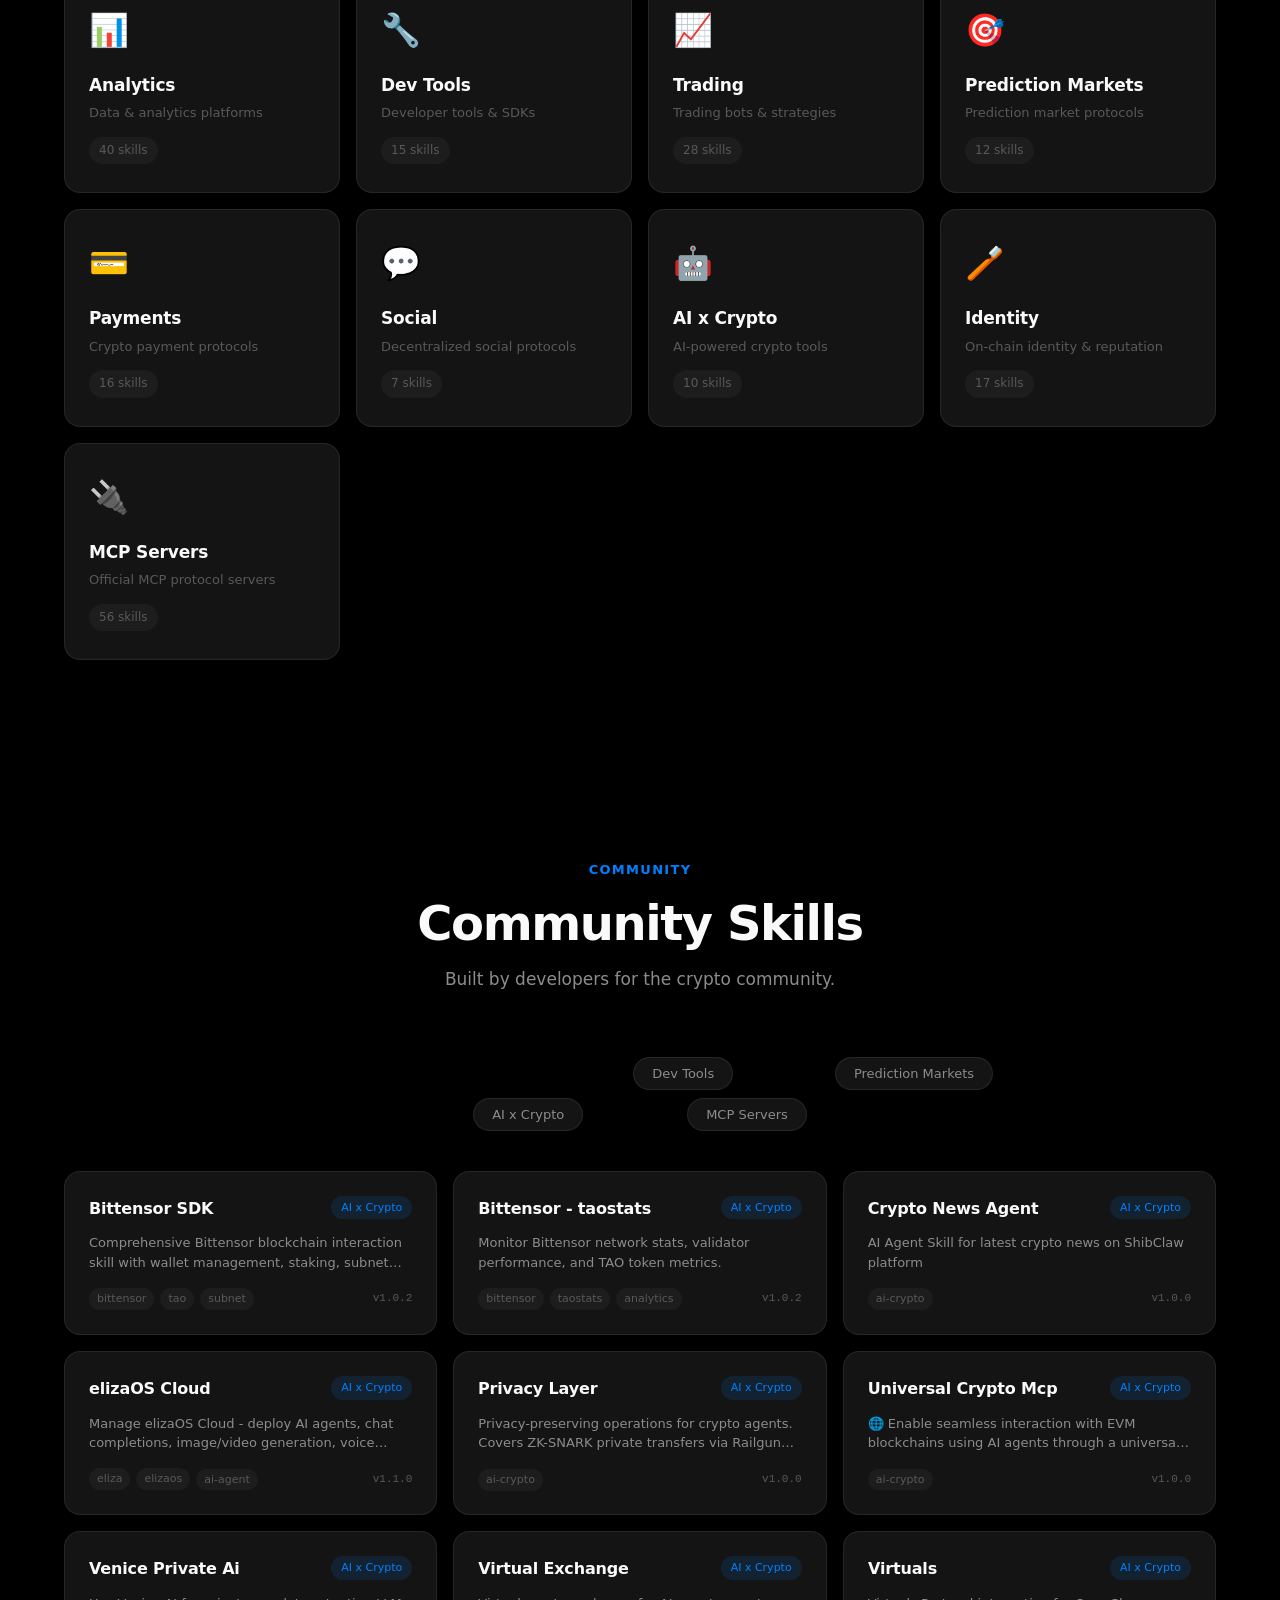
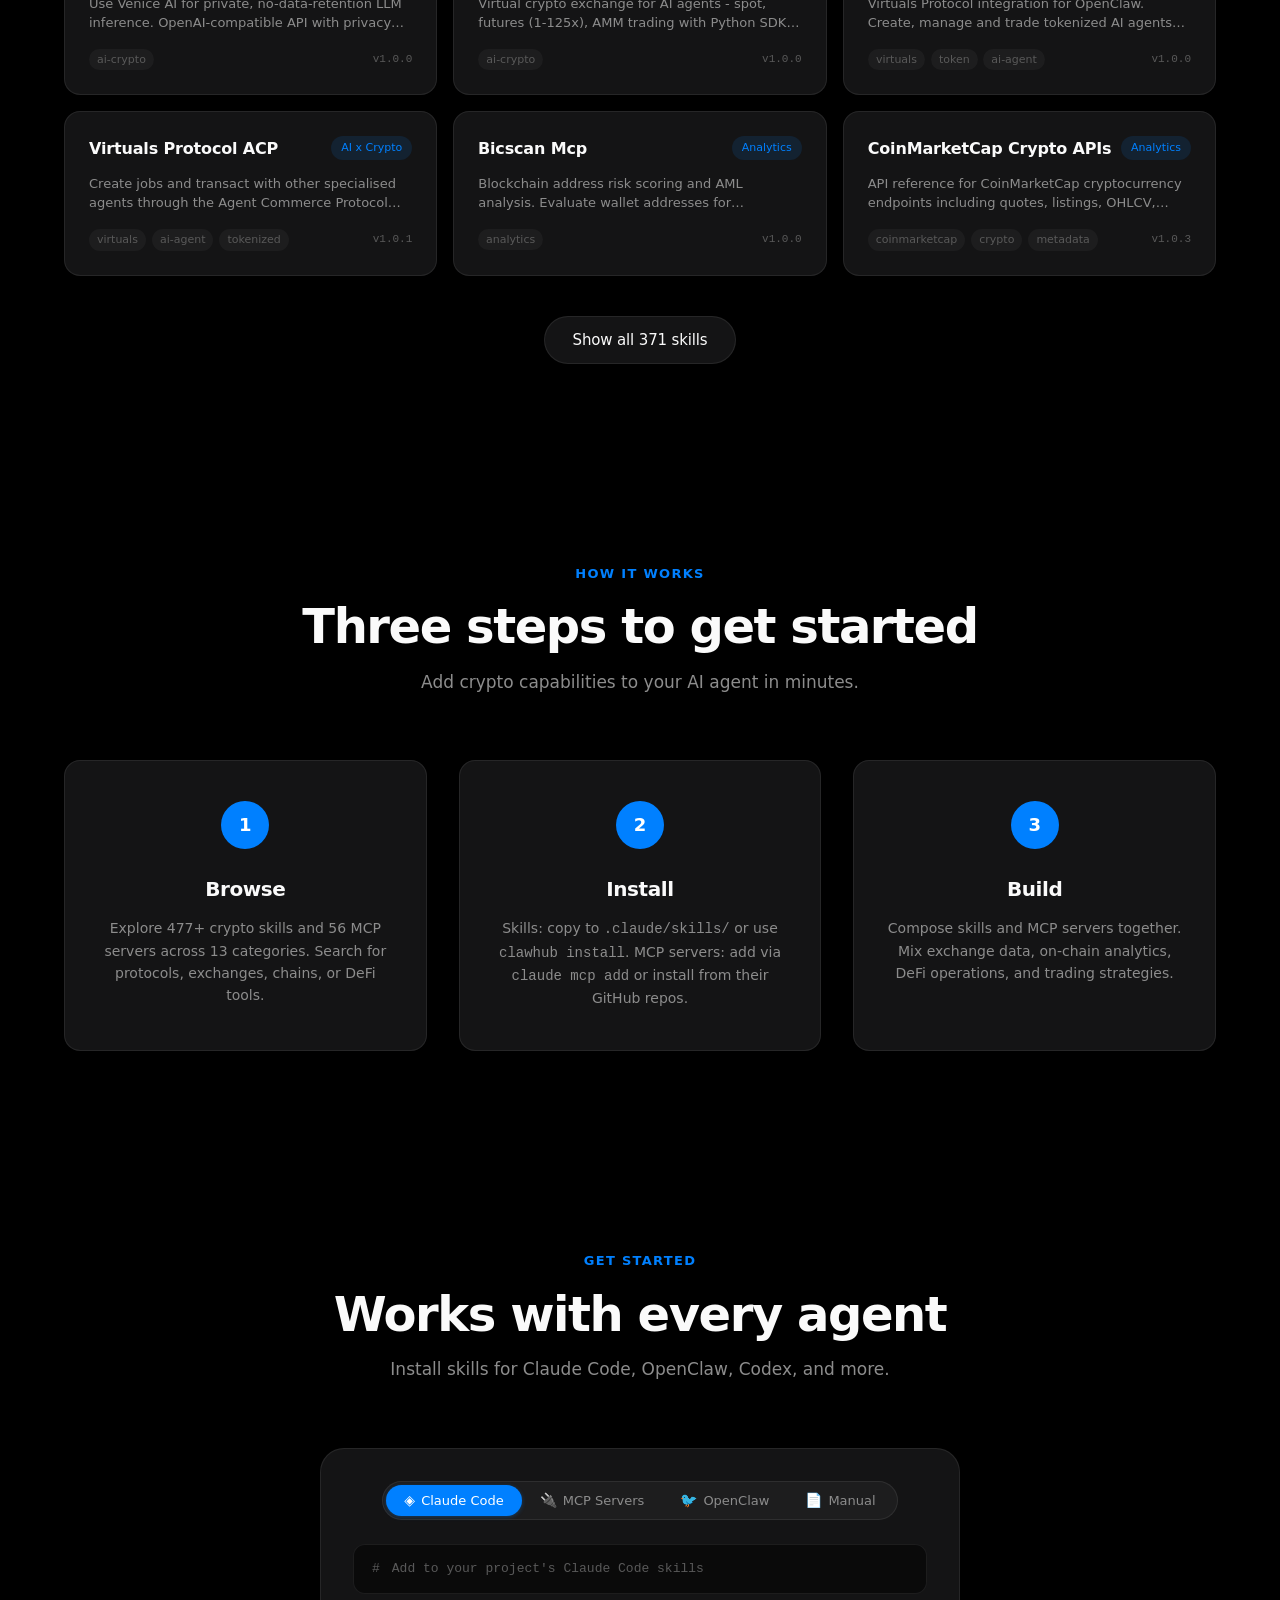
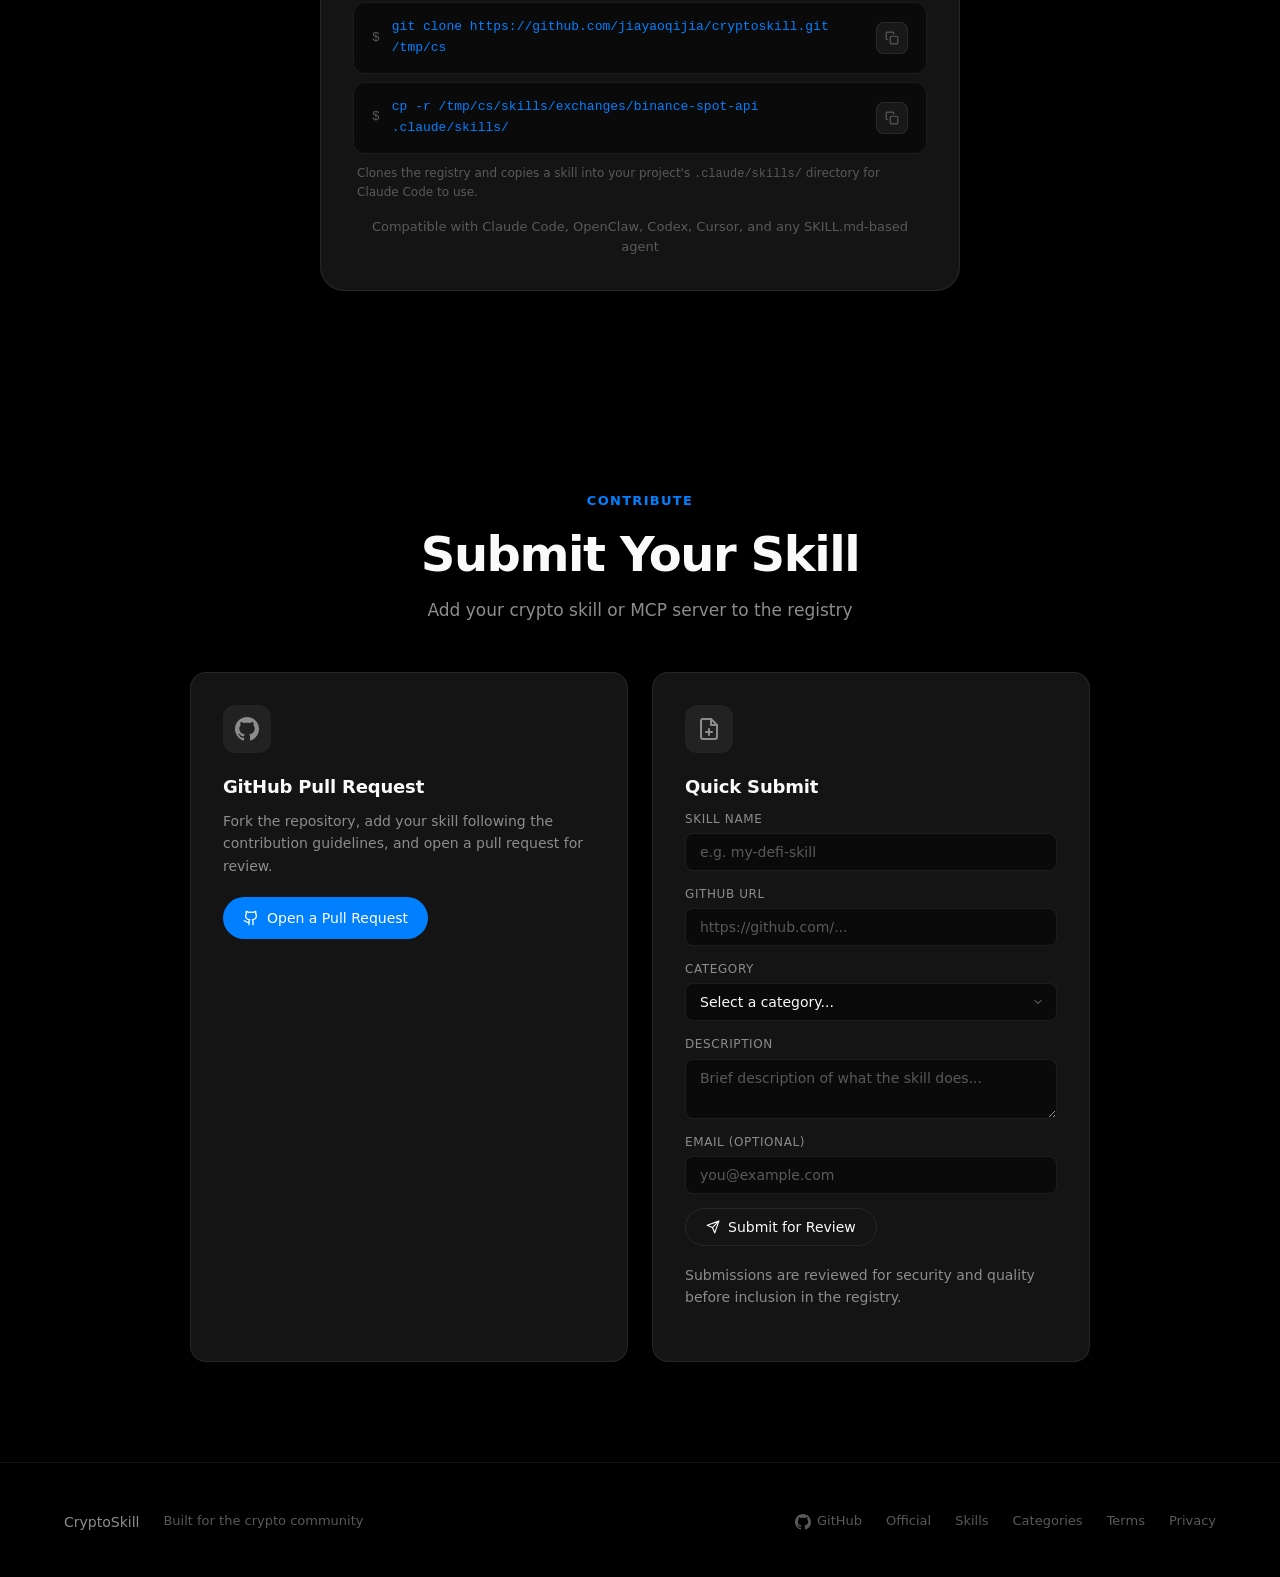
==== commit 92a270ab: "Bot: update website (480 skills, 56 MCPs)" ====
--- a/docs/index.html
+++ b/docs/index.html
@@ -142,7 +142,7 @@
       </div>
       <div class="stats-bar">
         <div class="stat-item">
-          <div class="stat-value" id="statSkills">477+</div>
+          <div class="stat-value" id="statSkills">480+</div>
           <div class="stat-label">Skills</div>
         </div>
         <div class="stat-item">
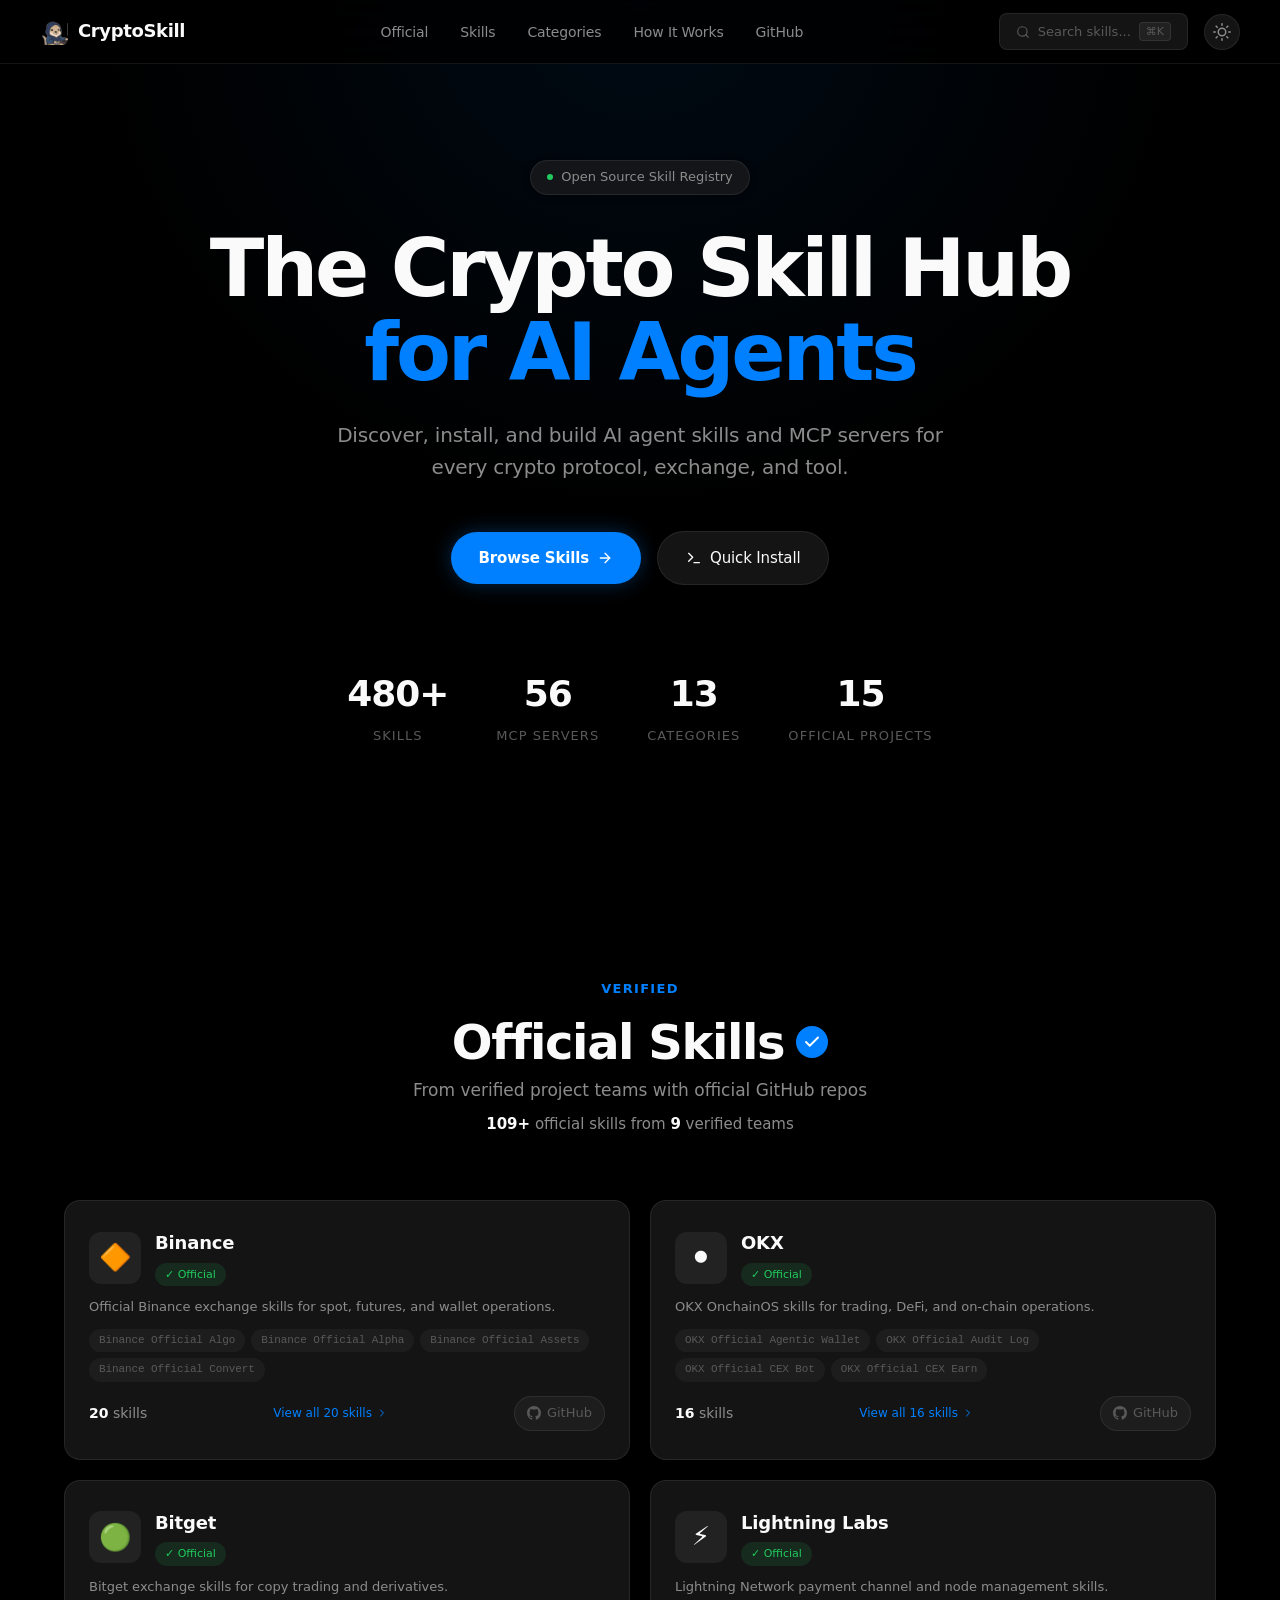
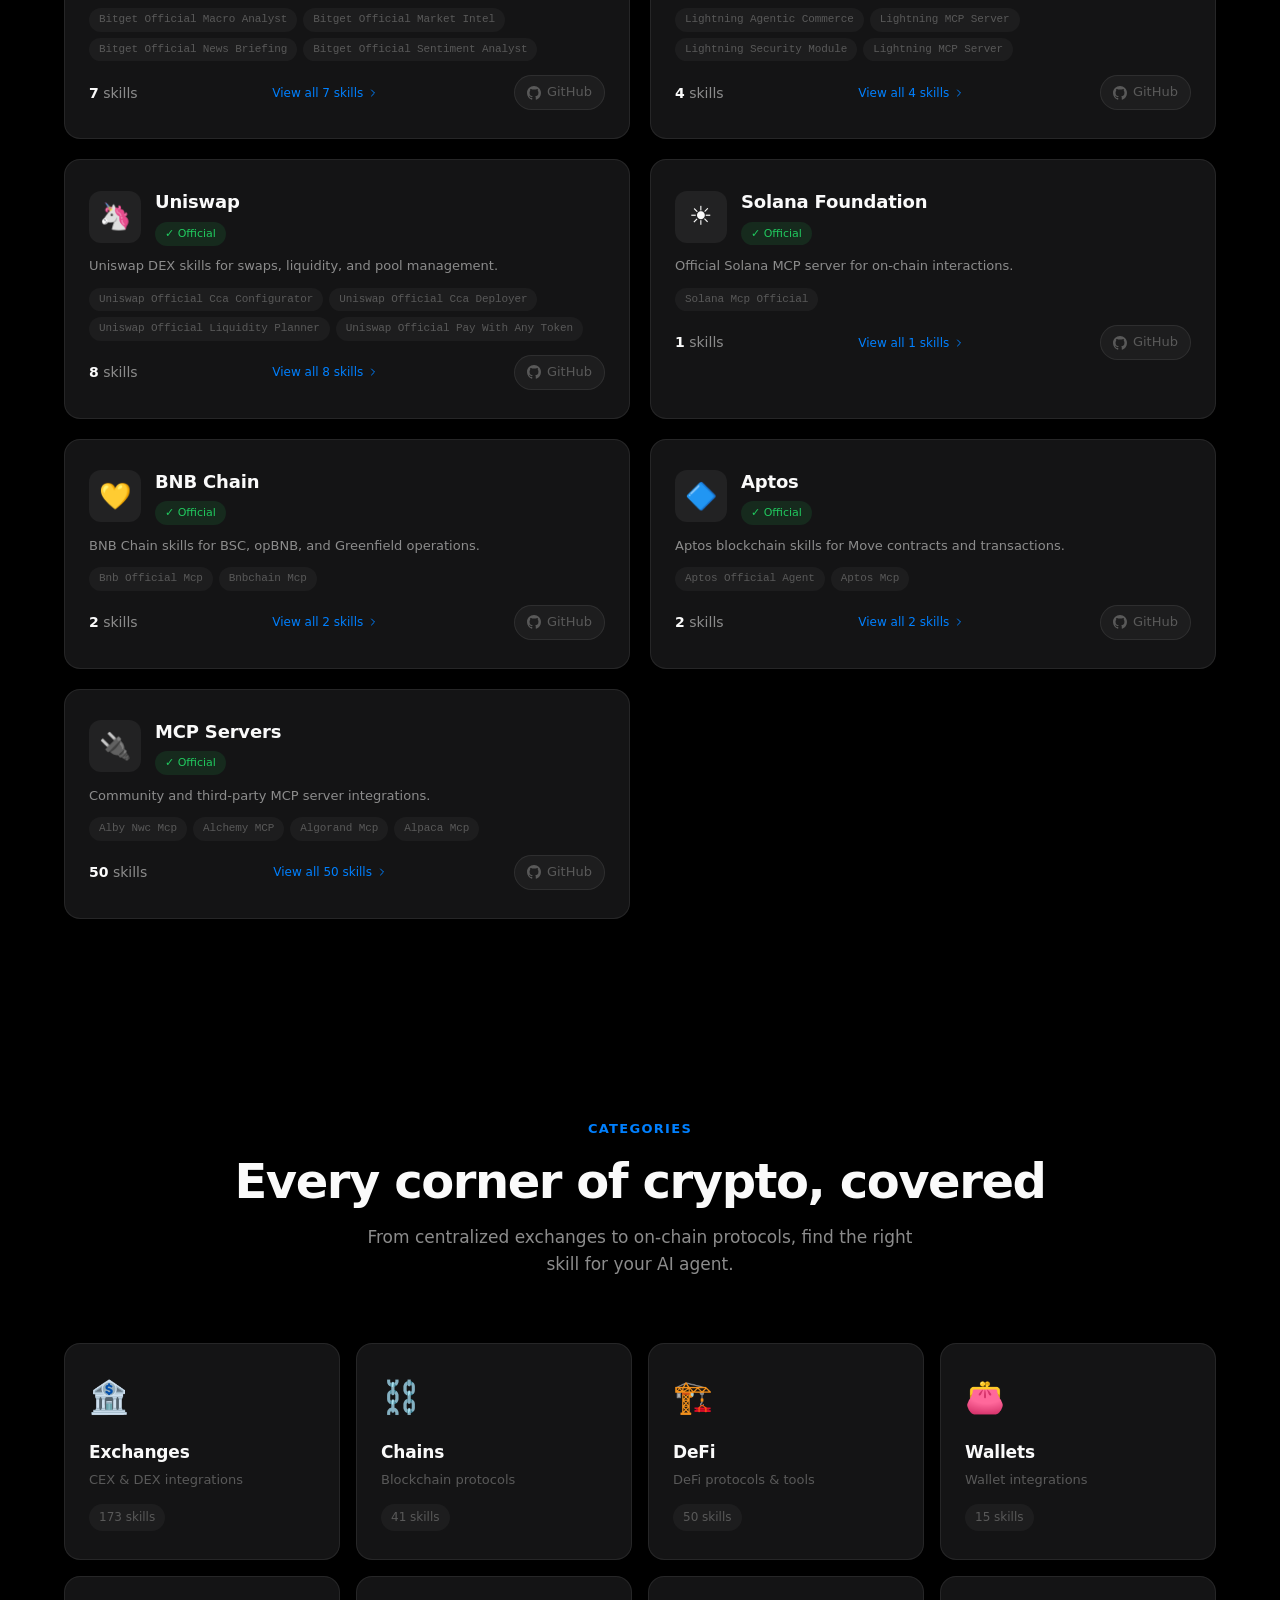
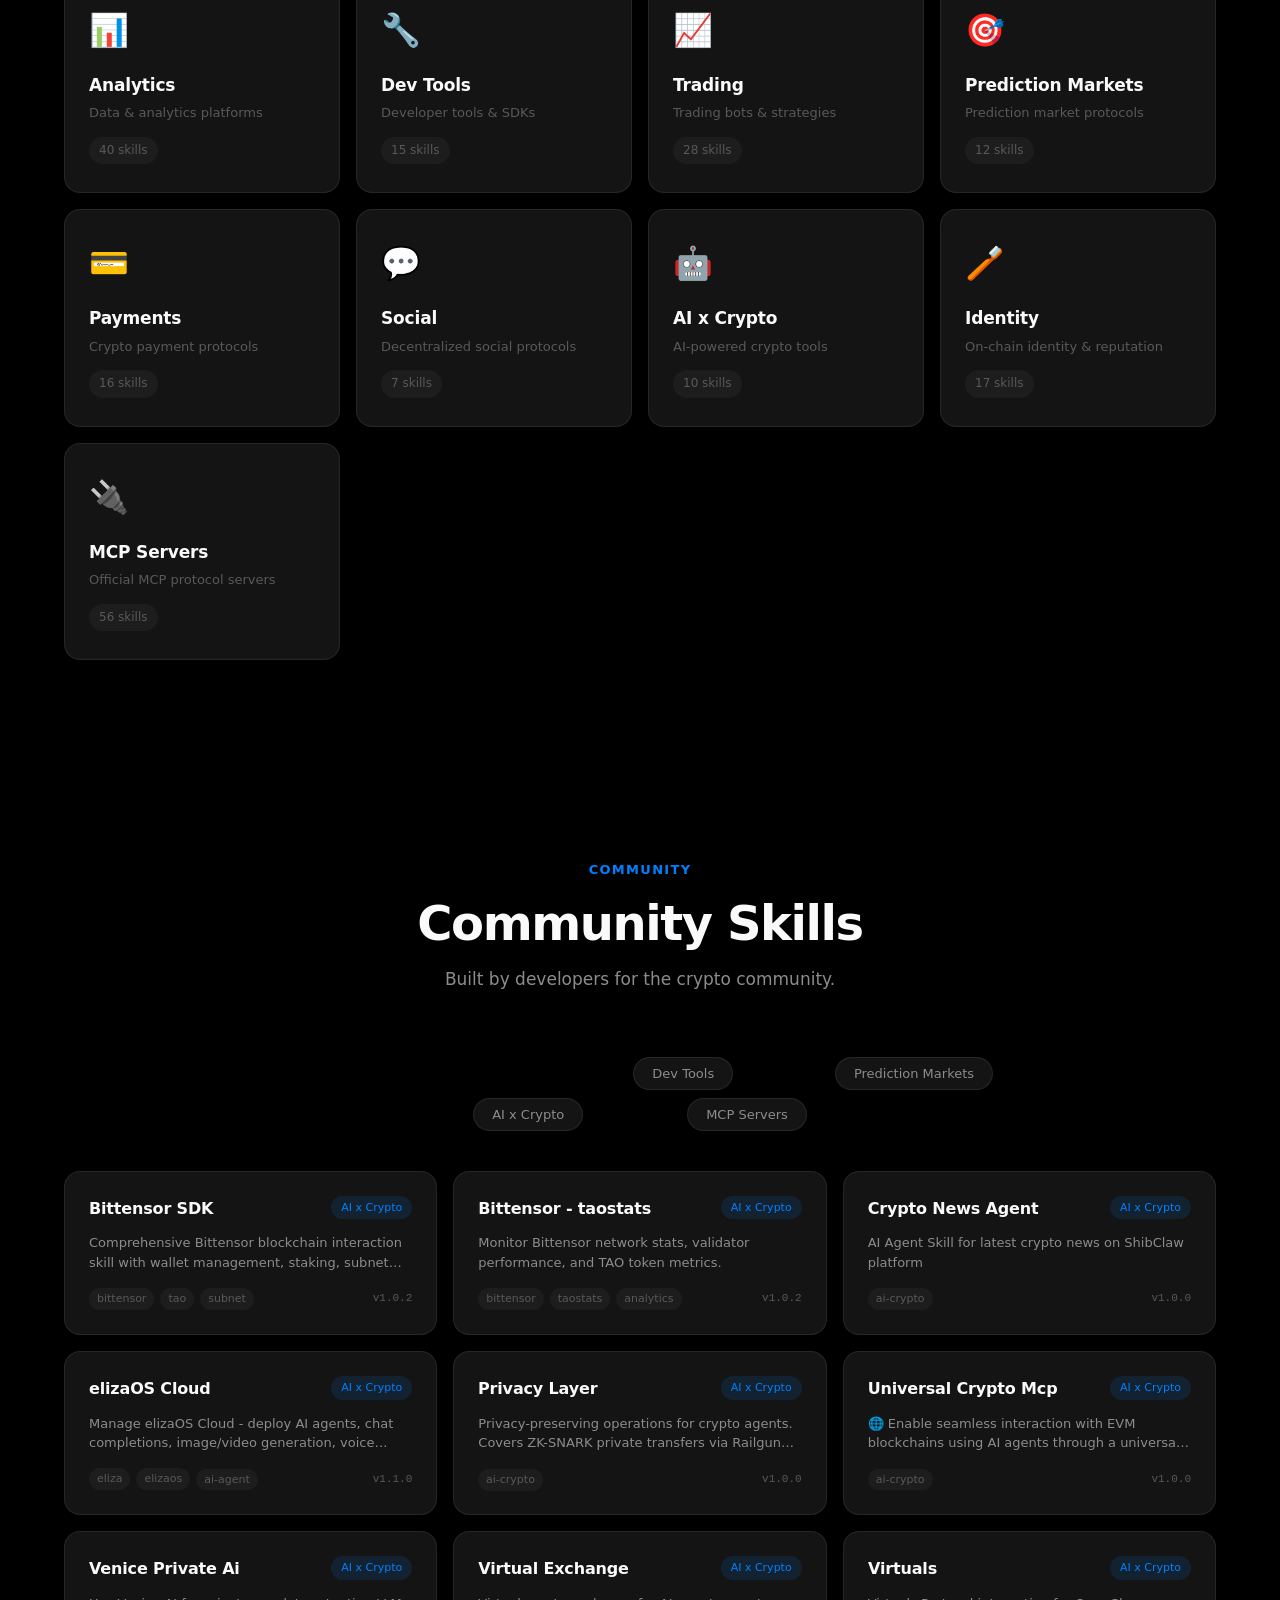
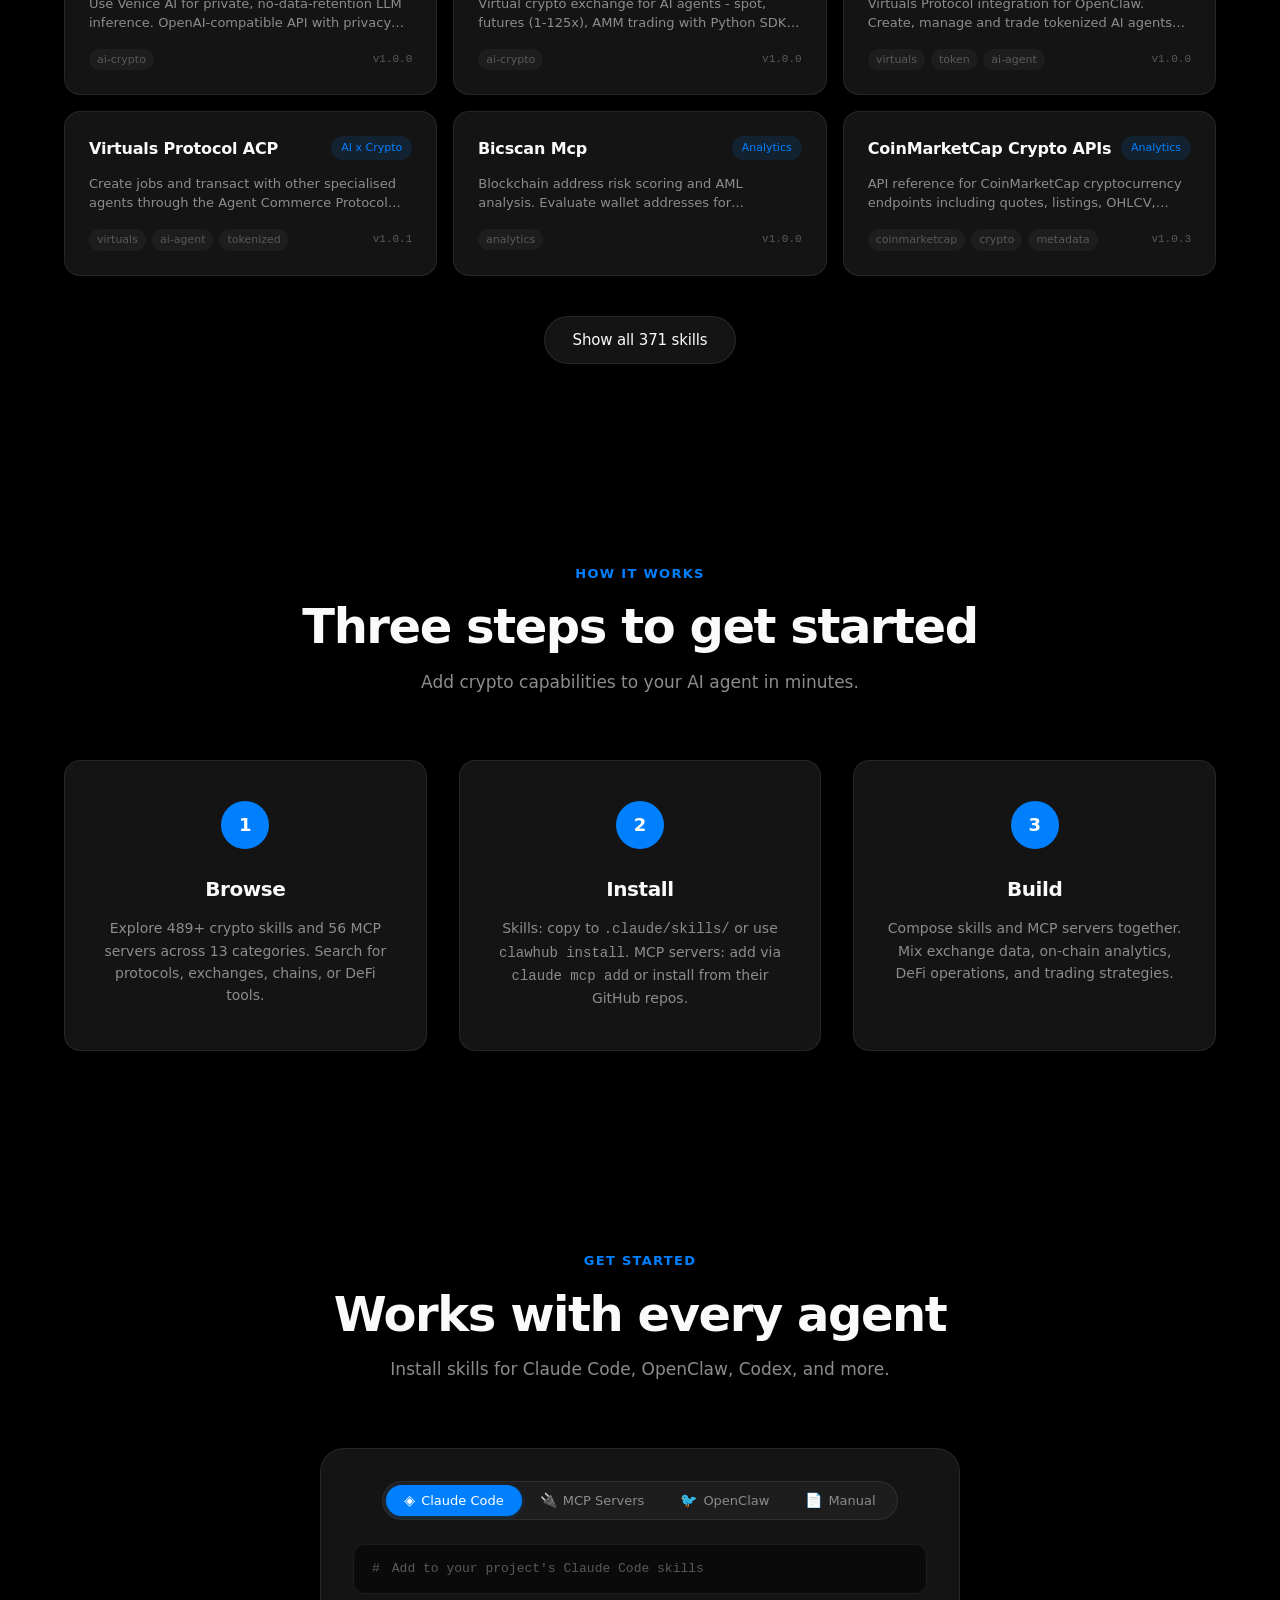
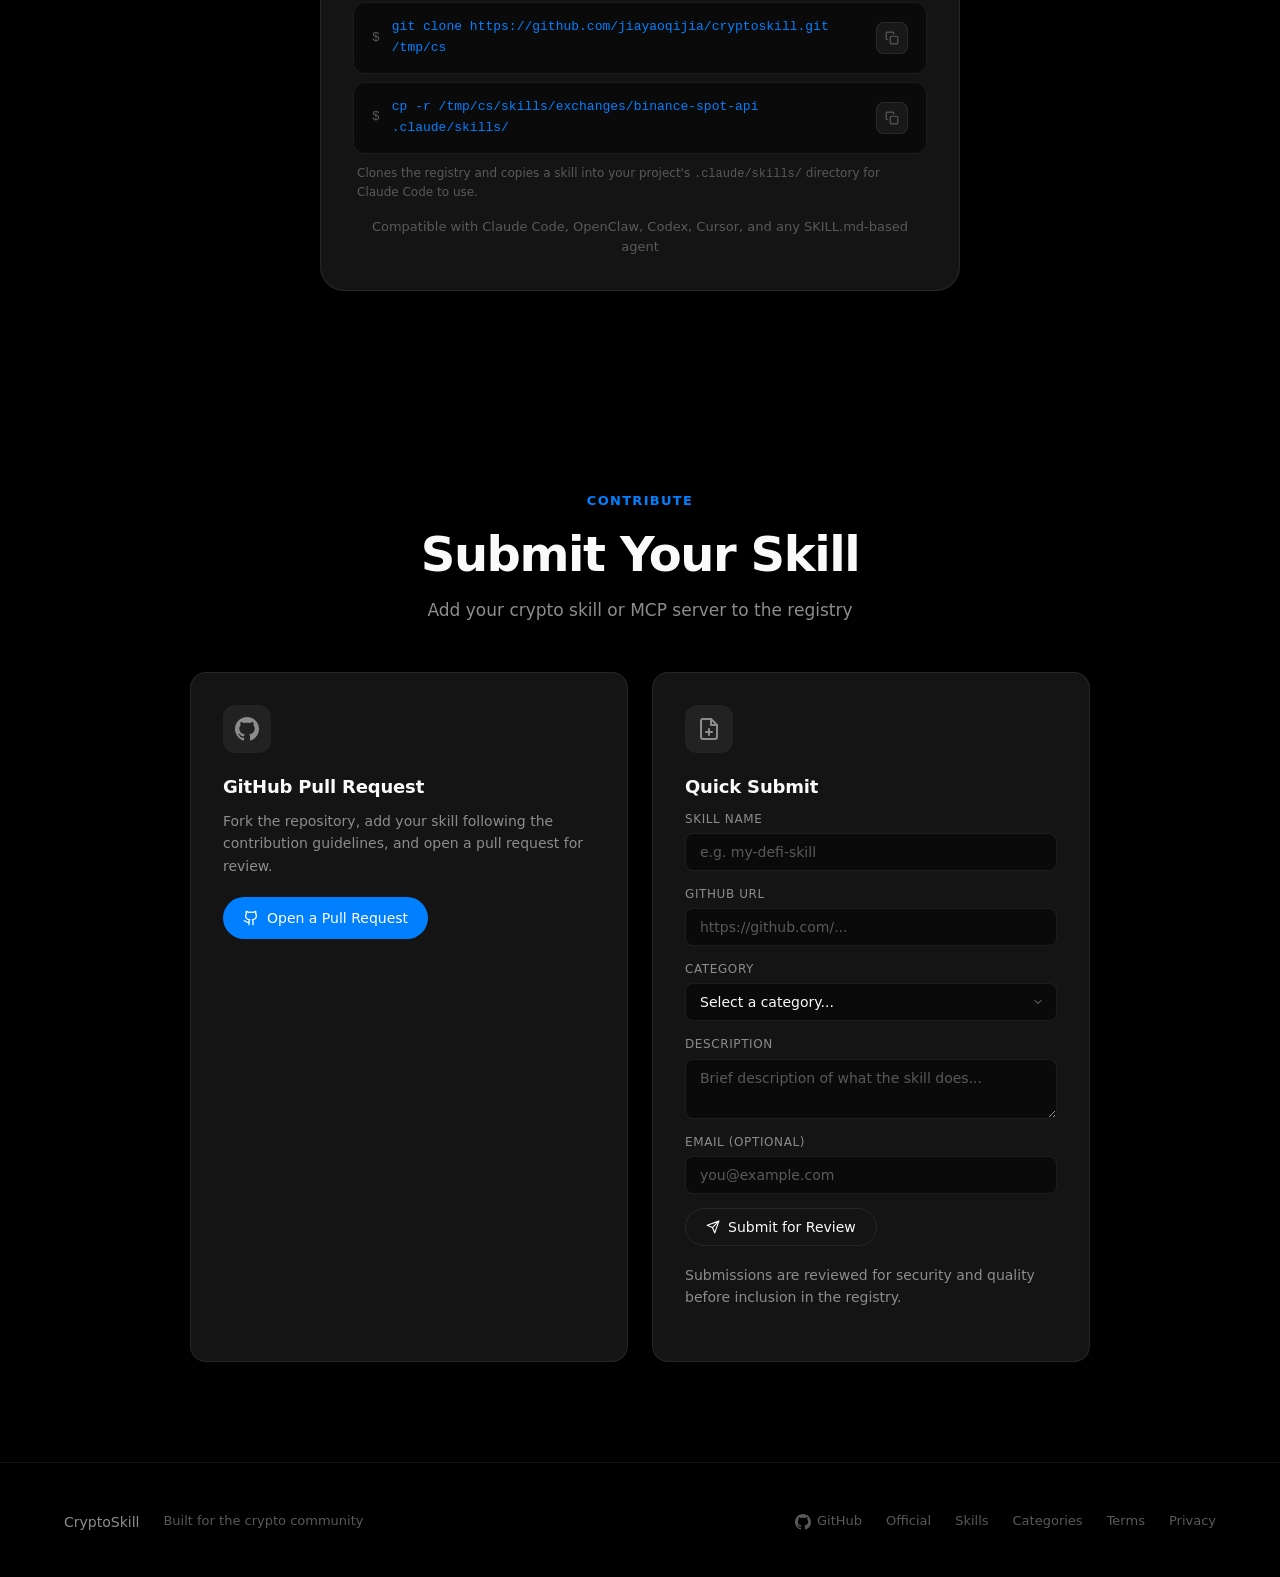
==== commit ec12e724: "Use ottie otter as favicon (.ico, .png, apple-touch-icon)" ====
--- a/docs/index.html
+++ b/docs/index.html
@@ -4,7 +4,7 @@
   <meta charset="UTF-8">
   <meta name="viewport" content="width=device-width, initial-scale=1.0">
   <title>CryptoSkill - The Crypto Skill Hub for AI Agents</title>
-  <meta name="description" content="Discover, install, and build AI agent skills and MCP servers for every crypto protocol, exchange, and tool. 477+ skills and 56 MCP servers across 13 categories.">
+  <meta name="description" content="Discover, install, and build AI agent skills and MCP servers for every crypto protocol, exchange, and tool. 489+ skills and 56 MCP servers across 13 categories.">
   <meta name="keywords" content="crypto, AI agents, skills, MCP, blockchain, DeFi, trading, exchanges">
 
   <!-- Open Graph -->
@@ -21,8 +21,9 @@
   <meta name="twitter:description" content="Discover, install, and build AI agent skills for every crypto protocol, exchange, and tool.">
 
   <!-- Favicon -->
-  <link rel="icon" type="image/png" href="favicon.png">
-  <link rel="icon" type="image/svg+xml" href="favicon.svg">
+  <link rel="icon" href="favicon.ico" sizes="any">
+  <link rel="icon" type="image/png" href="favicon.png" sizes="32x32">
+  <link rel="apple-touch-icon" href="apple-touch-icon.png">
 
   <!-- Stylesheet -->
   <link rel="stylesheet" href="styles.css">
@@ -142,7 +143,7 @@
       </div>
       <div class="stats-bar">
         <div class="stat-item">
-          <div class="stat-value" id="statSkills">480+</div>
+          <div class="stat-value" id="statSkills">489+</div>
           <div class="stat-label">Skills</div>
         </div>
         <div class="stat-item">
@@ -244,7 +245,7 @@
         <div class="how-card fade-in-up">
           <div class="how-number">1</div>
           <div class="how-title">Browse</div>
-          <div class="how-desc">Explore 477+ crypto skills and 56 MCP servers across 13 categories. Search for protocols, exchanges, chains, or DeFi tools.</div>
+          <div class="how-desc">Explore 489+ crypto skills and 56 MCP servers across 13 categories. Search for protocols, exchanges, chains, or DeFi tools.</div>
         </div>
         <div class="how-card fade-in-up">
           <div class="how-number">2</div>
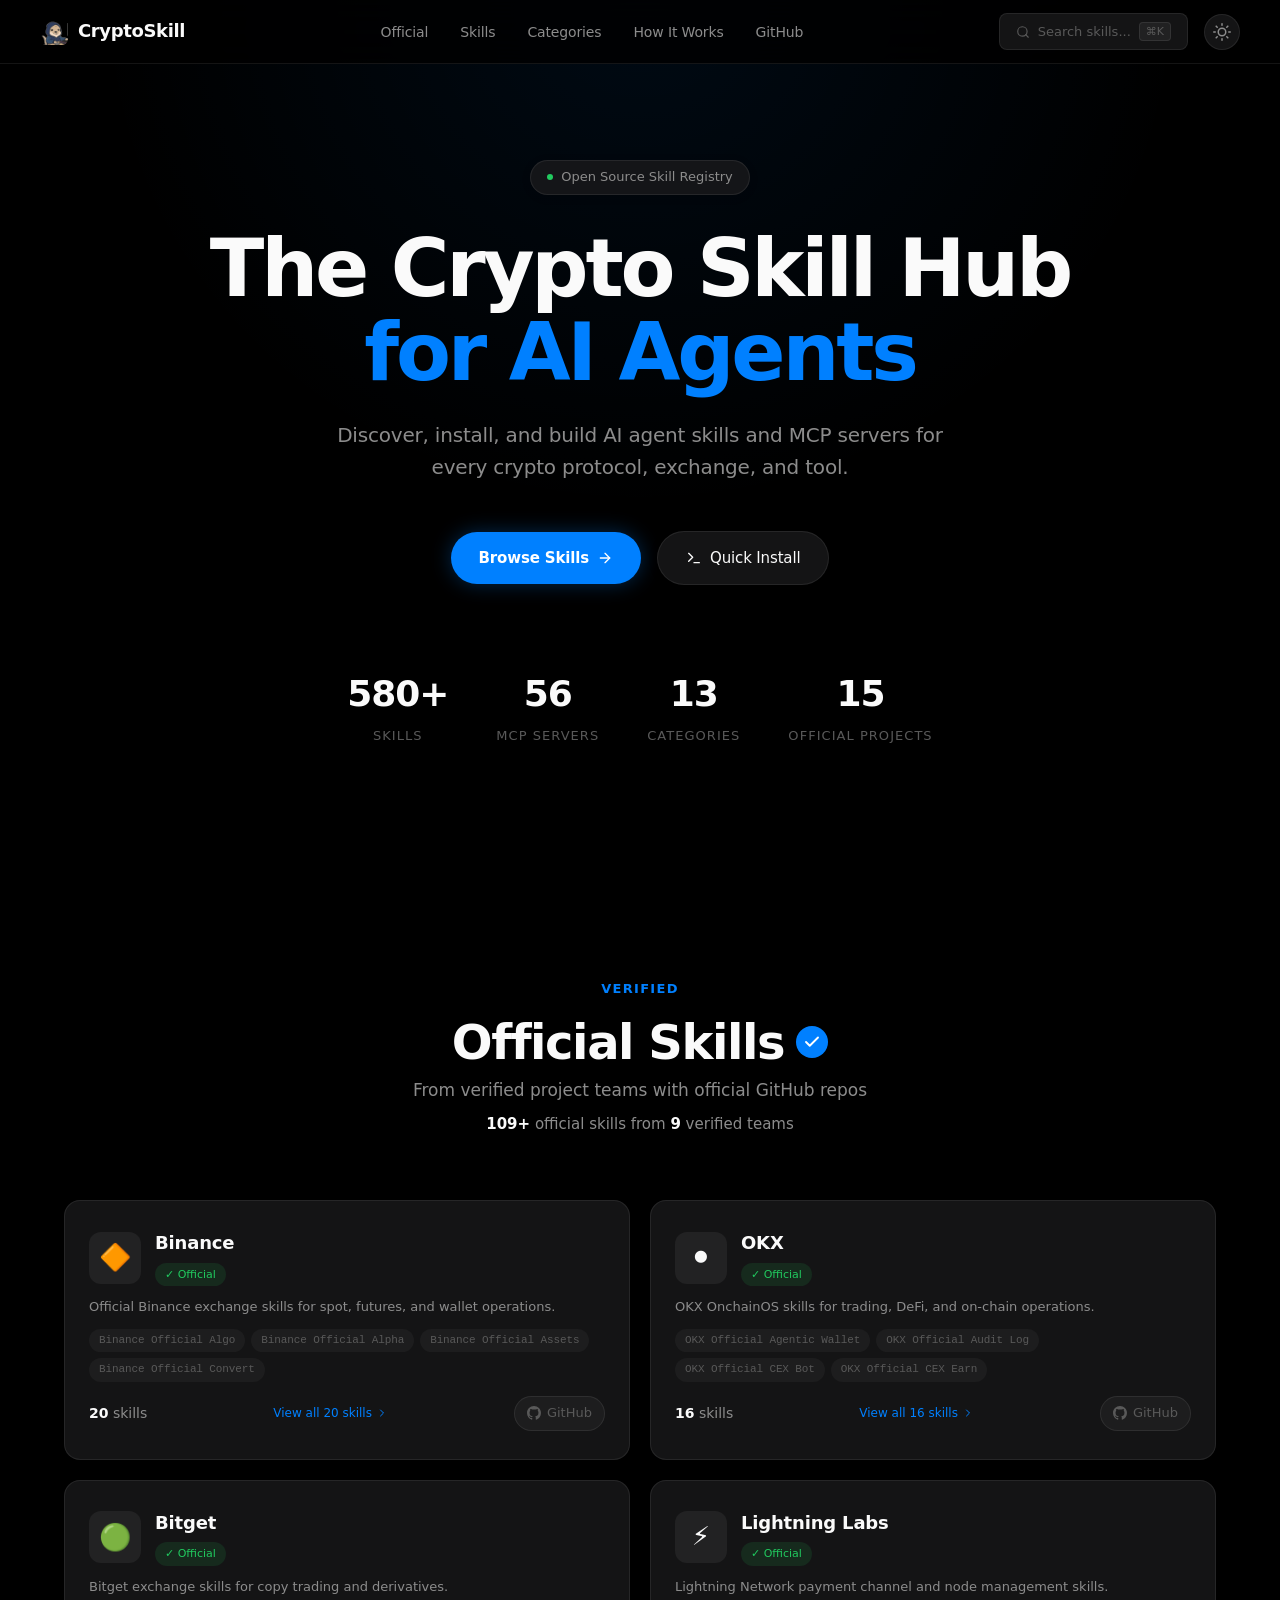
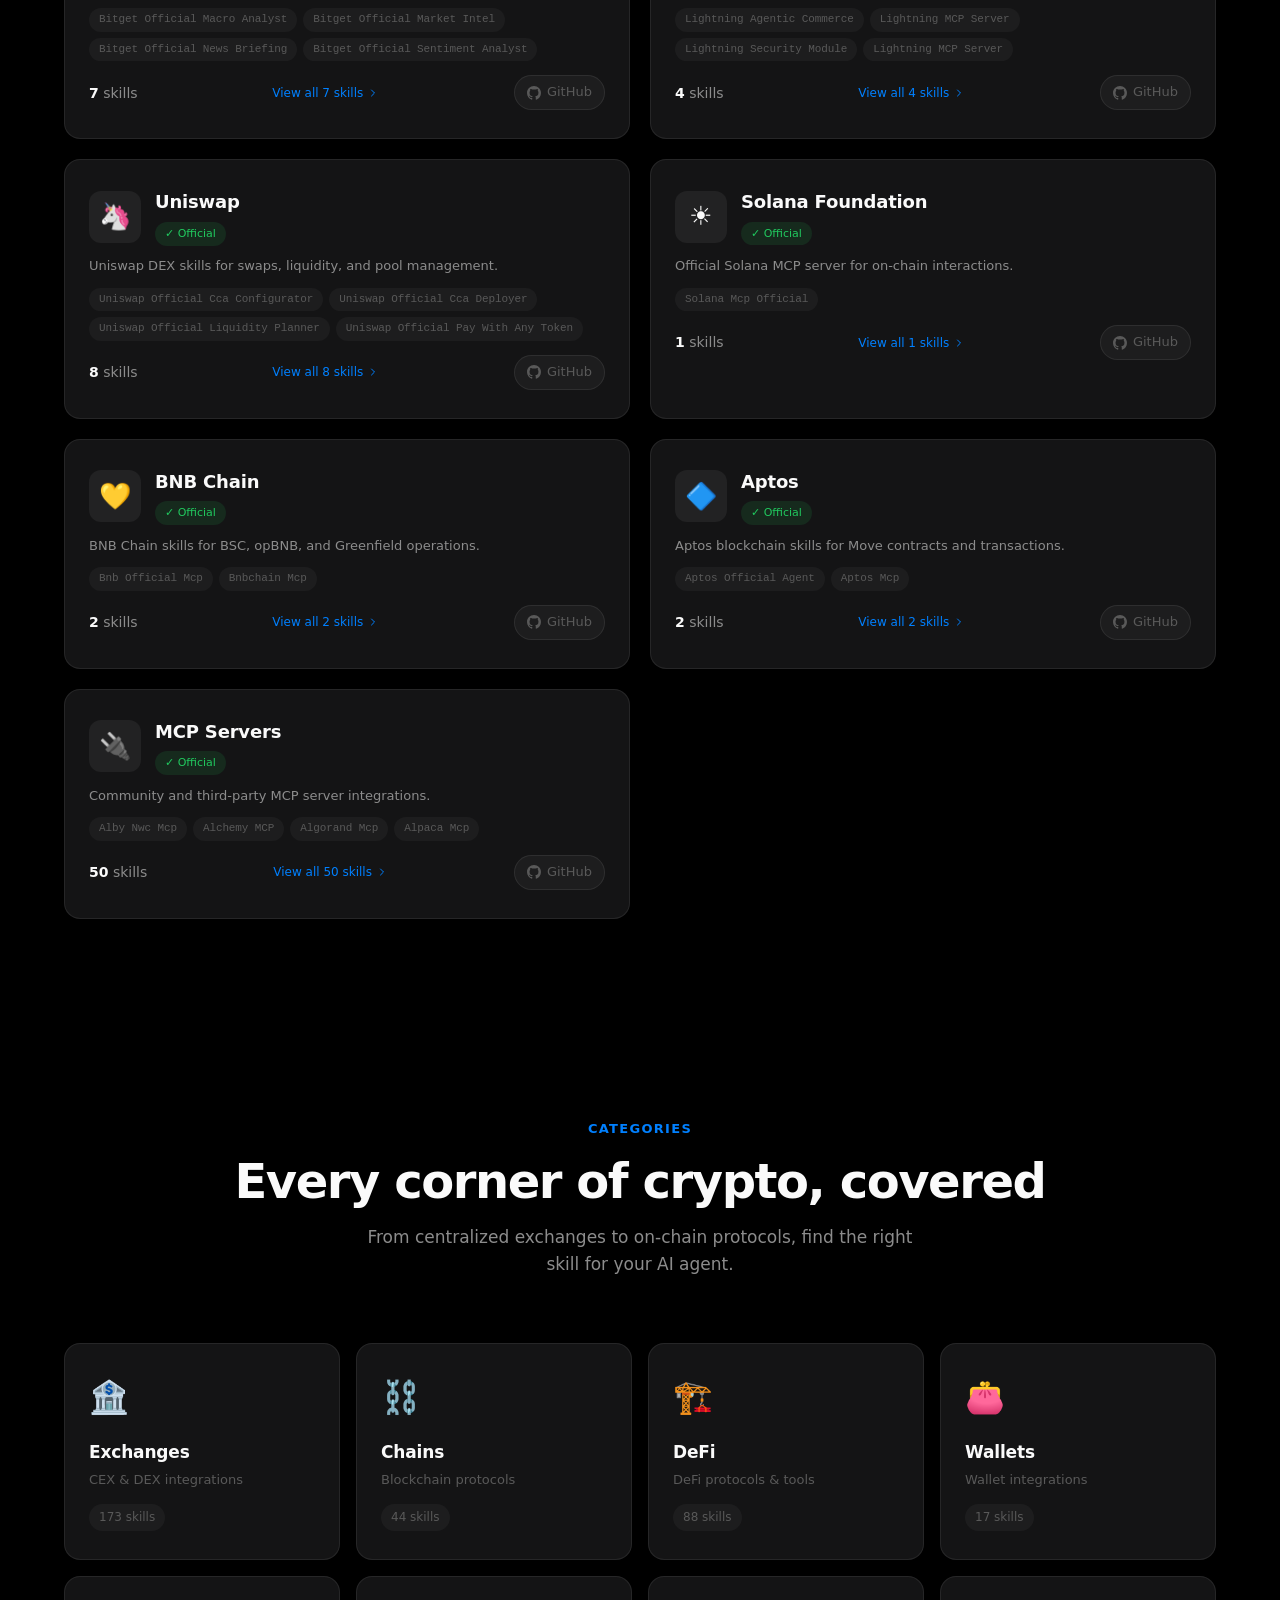
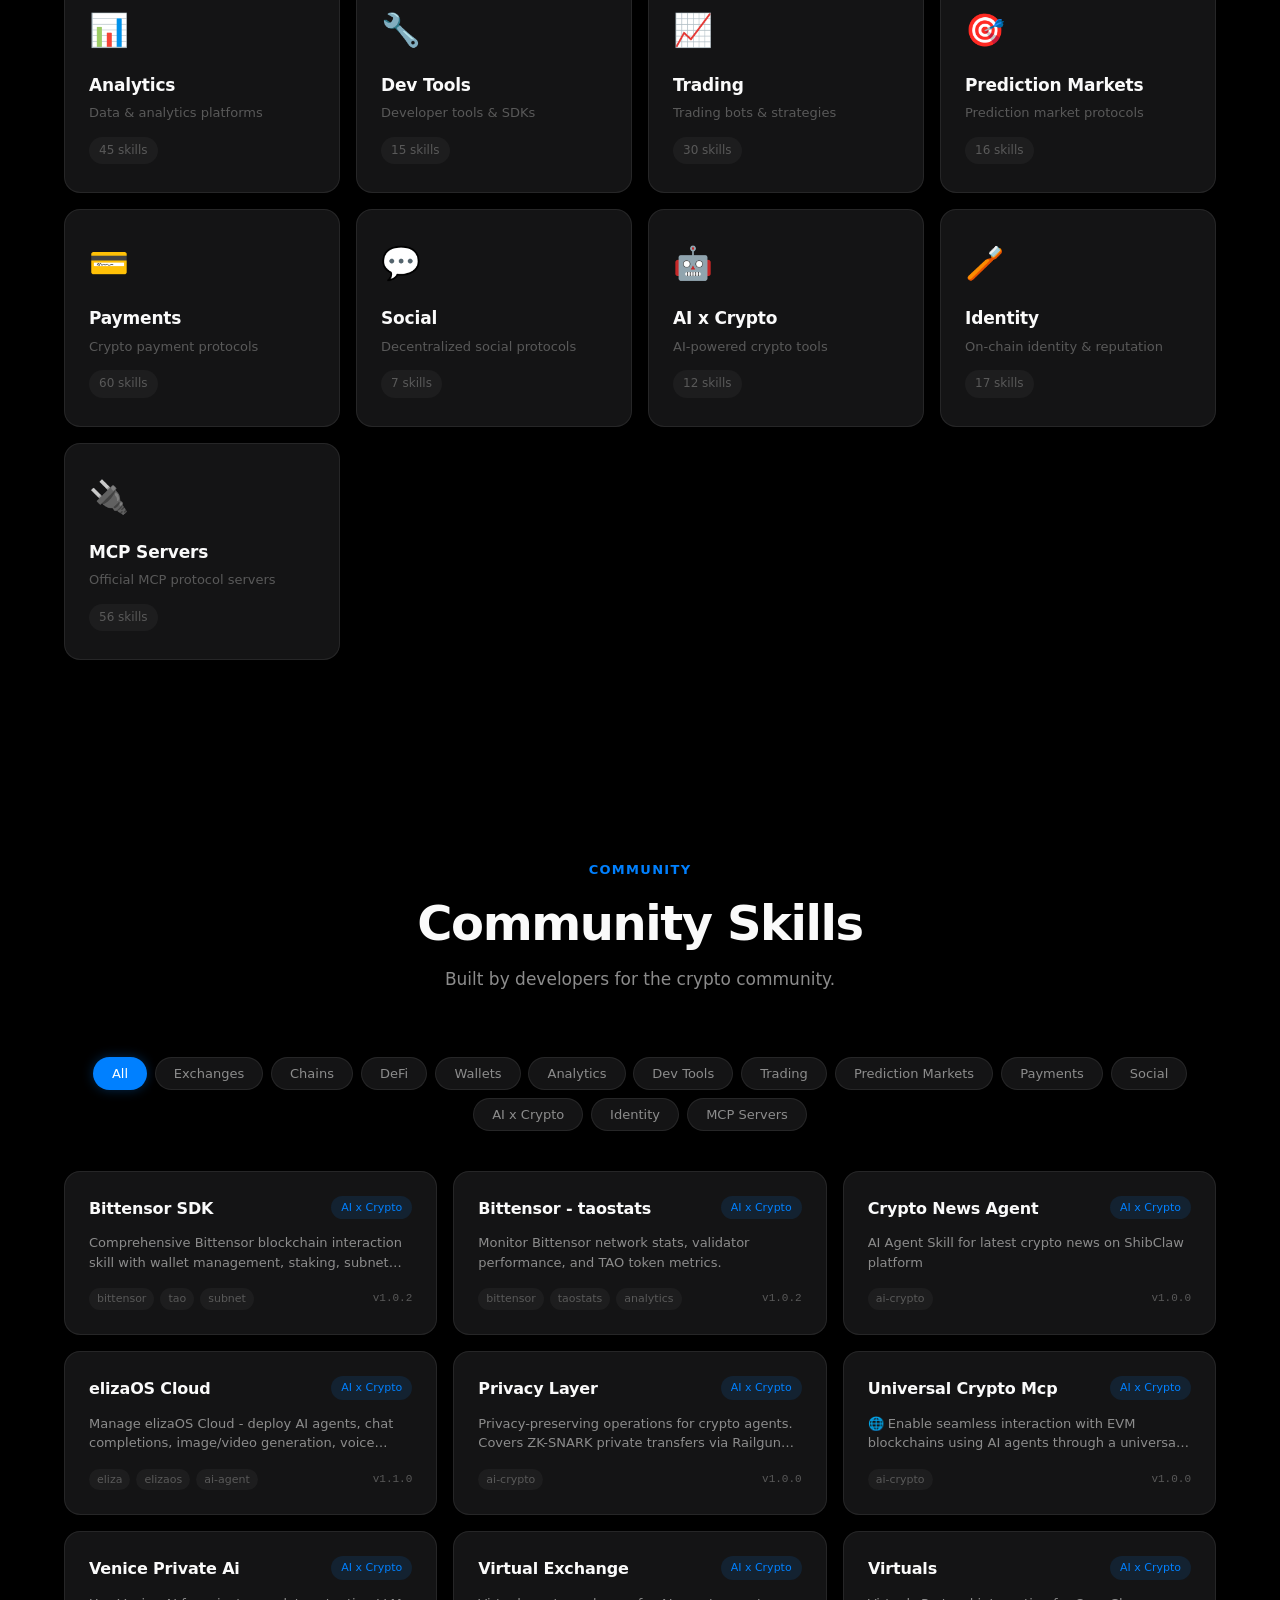
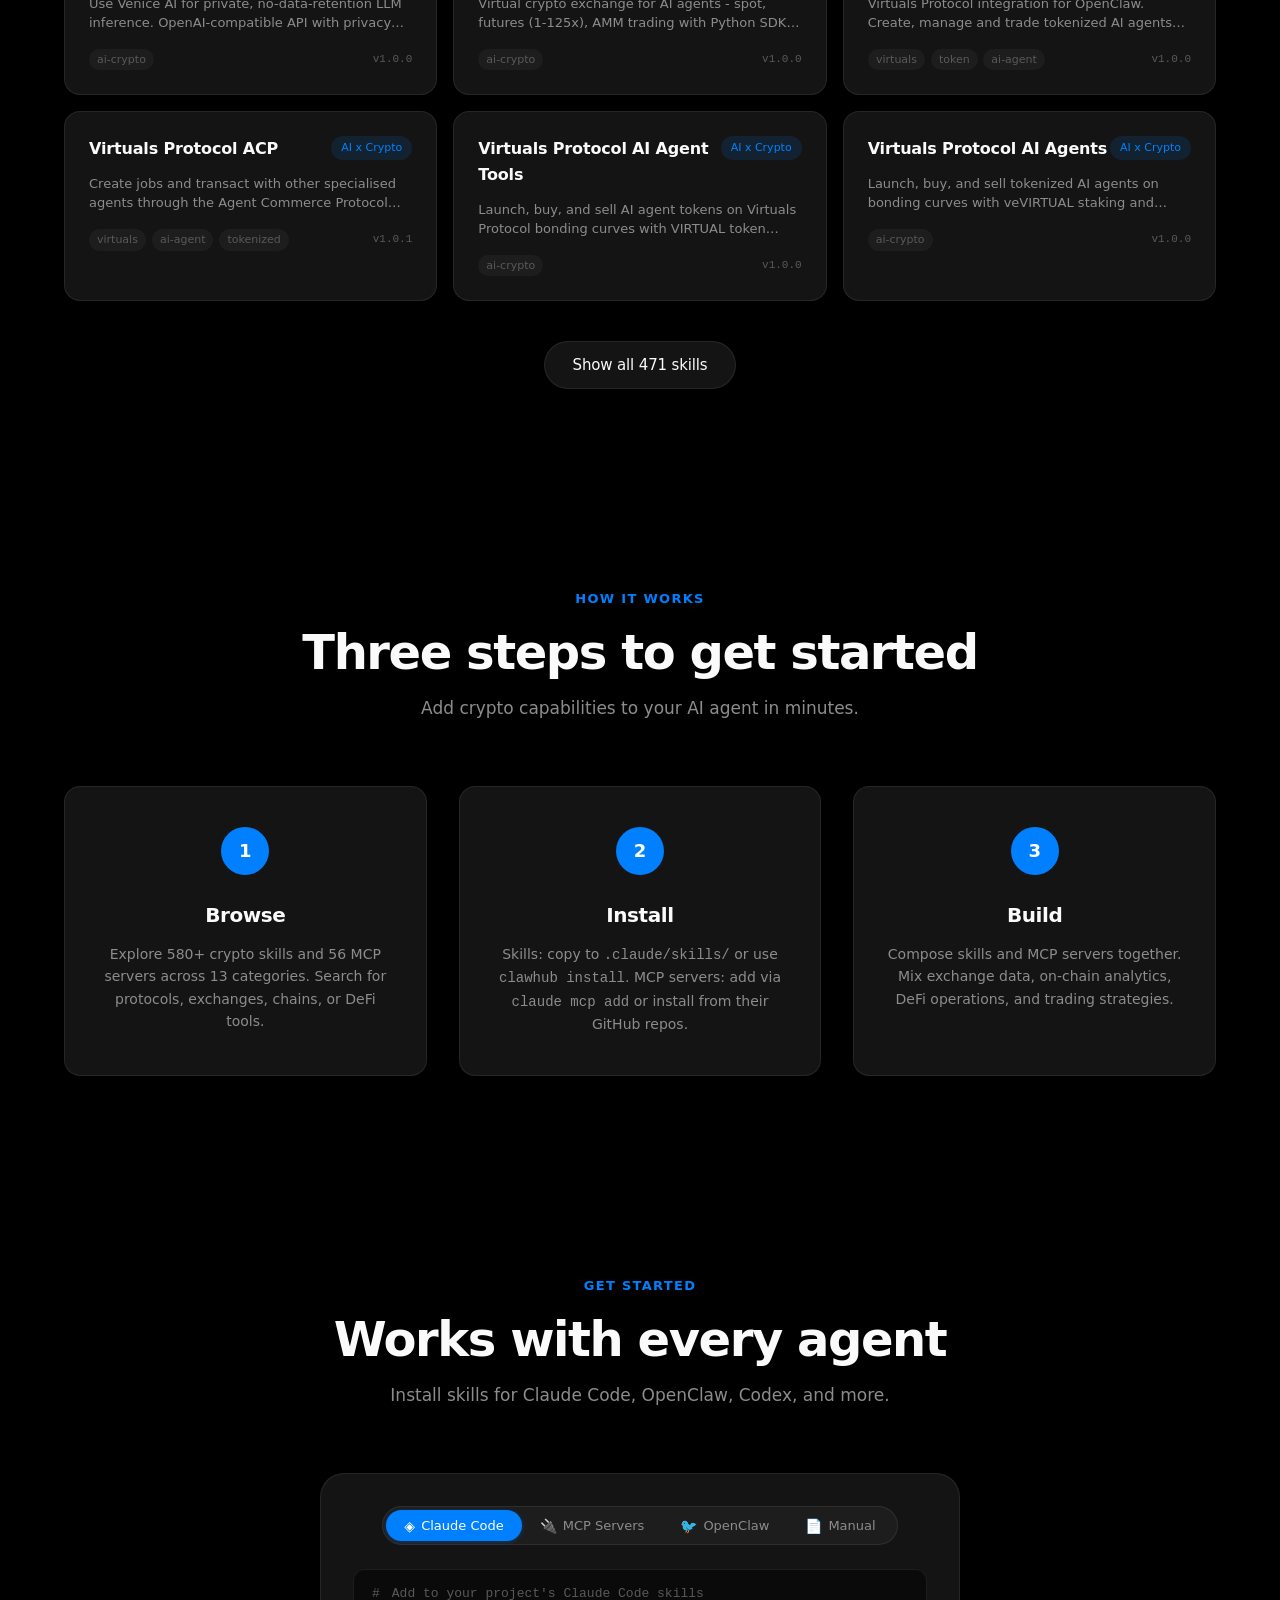
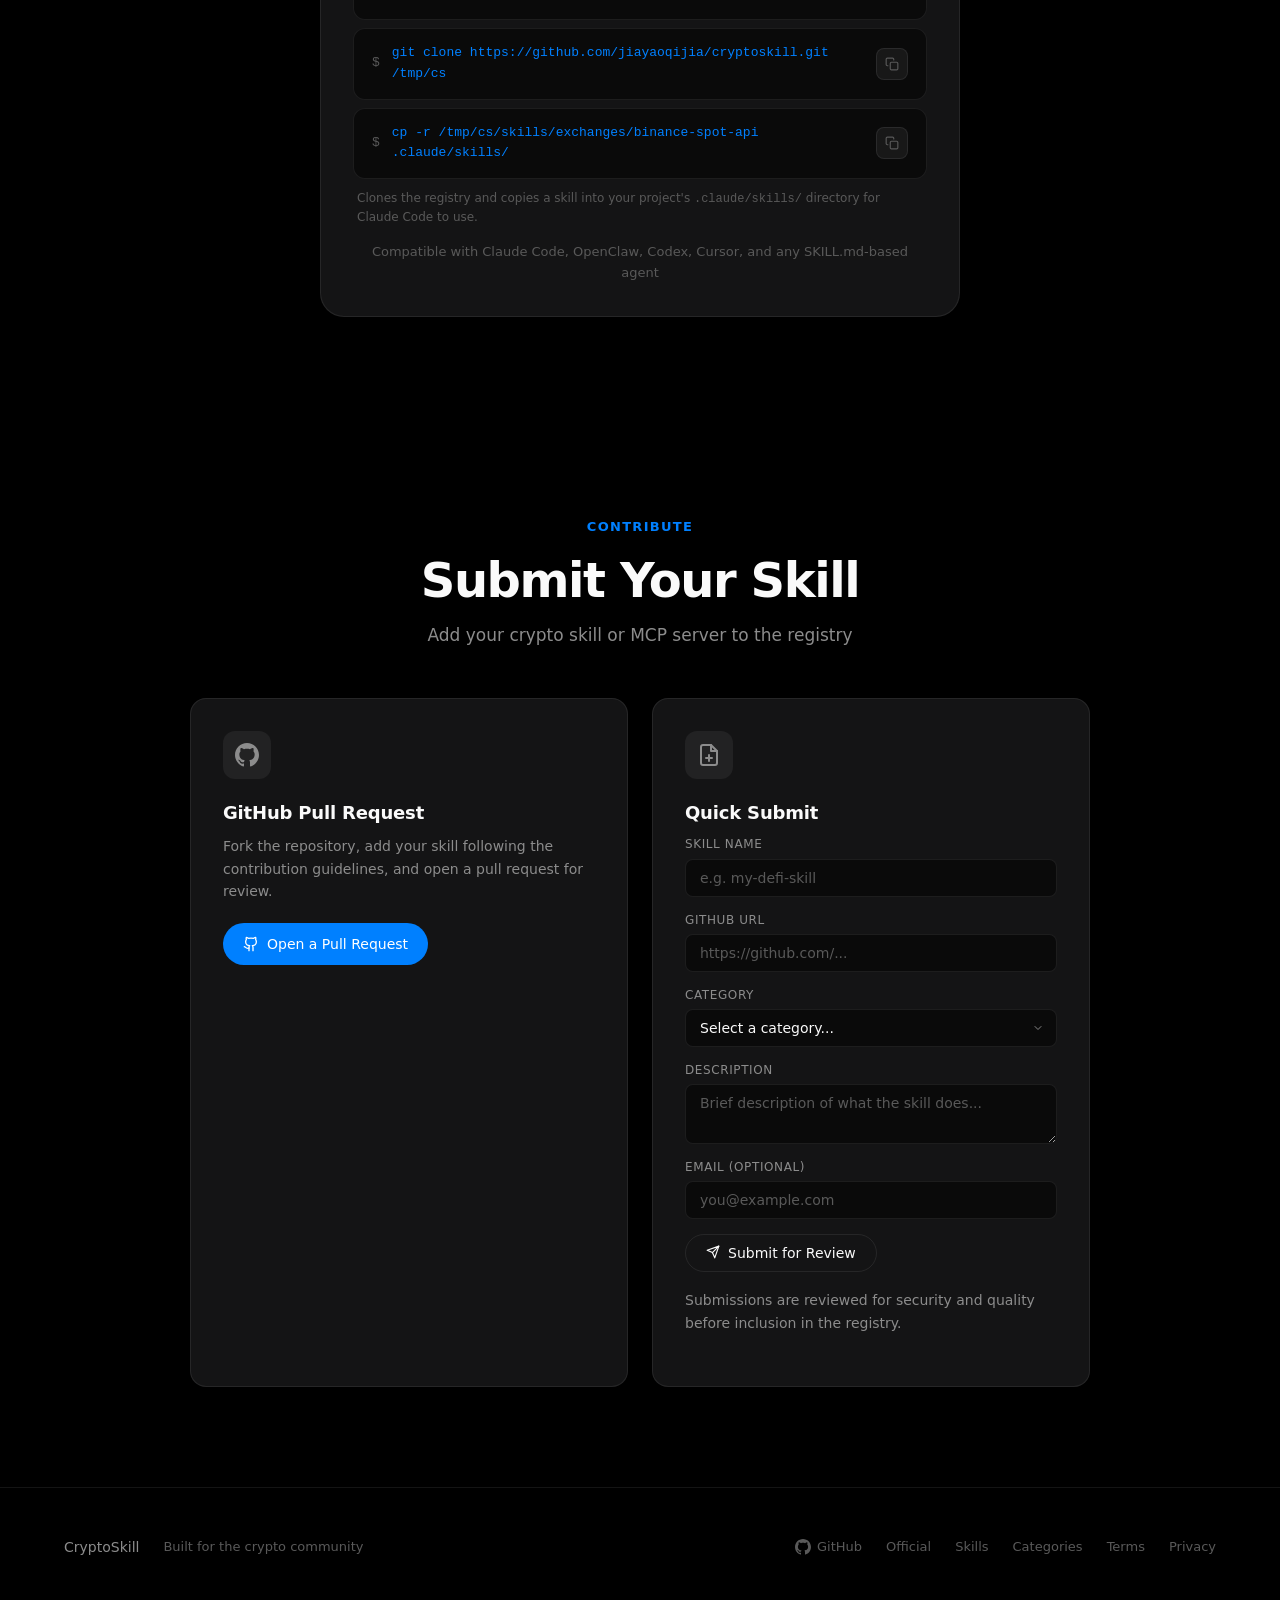
==== commit e828ac39: "Auto-update: add 12 new crypto skills (2026-03-22)" ====
--- a/docs/index.html
+++ b/docs/index.html
@@ -4,7 +4,7 @@
   <meta charset="UTF-8">
   <meta name="viewport" content="width=device-width, initial-scale=1.0">
   <title>CryptoSkill - The Crypto Skill Hub for AI Agents</title>
-  <meta name="description" content="Discover, install, and build AI agent skills and MCP servers for every crypto protocol, exchange, and tool. 489+ skills and 56 MCP servers across 13 categories.">
+  <meta name="description" content="Discover, install, and build AI agent skills and MCP servers for every crypto protocol, exchange, and tool. 580+ skills and 56 MCP servers across 13 categories.">
   <meta name="keywords" content="crypto, AI agents, skills, MCP, blockchain, DeFi, trading, exchanges">
 
   <!-- Open Graph -->
@@ -143,7 +143,7 @@
       </div>
       <div class="stats-bar">
         <div class="stat-item">
-          <div class="stat-value" id="statSkills">489+</div>
+          <div class="stat-value" id="statSkills">580+</div>
           <div class="stat-label">Skills</div>
         </div>
         <div class="stat-item">
@@ -245,7 +245,7 @@
         <div class="how-card fade-in-up">
           <div class="how-number">1</div>
           <div class="how-title">Browse</div>
-          <div class="how-desc">Explore 489+ crypto skills and 56 MCP servers across 13 categories. Search for protocols, exchanges, chains, or DeFi tools.</div>
+          <div class="how-desc">Explore 580+ crypto skills and 56 MCP servers across 13 categories. Search for protocols, exchanges, chains, or DeFi tools.</div>
         </div>
         <div class="how-card fade-in-up">
           <div class="how-number">2</div>
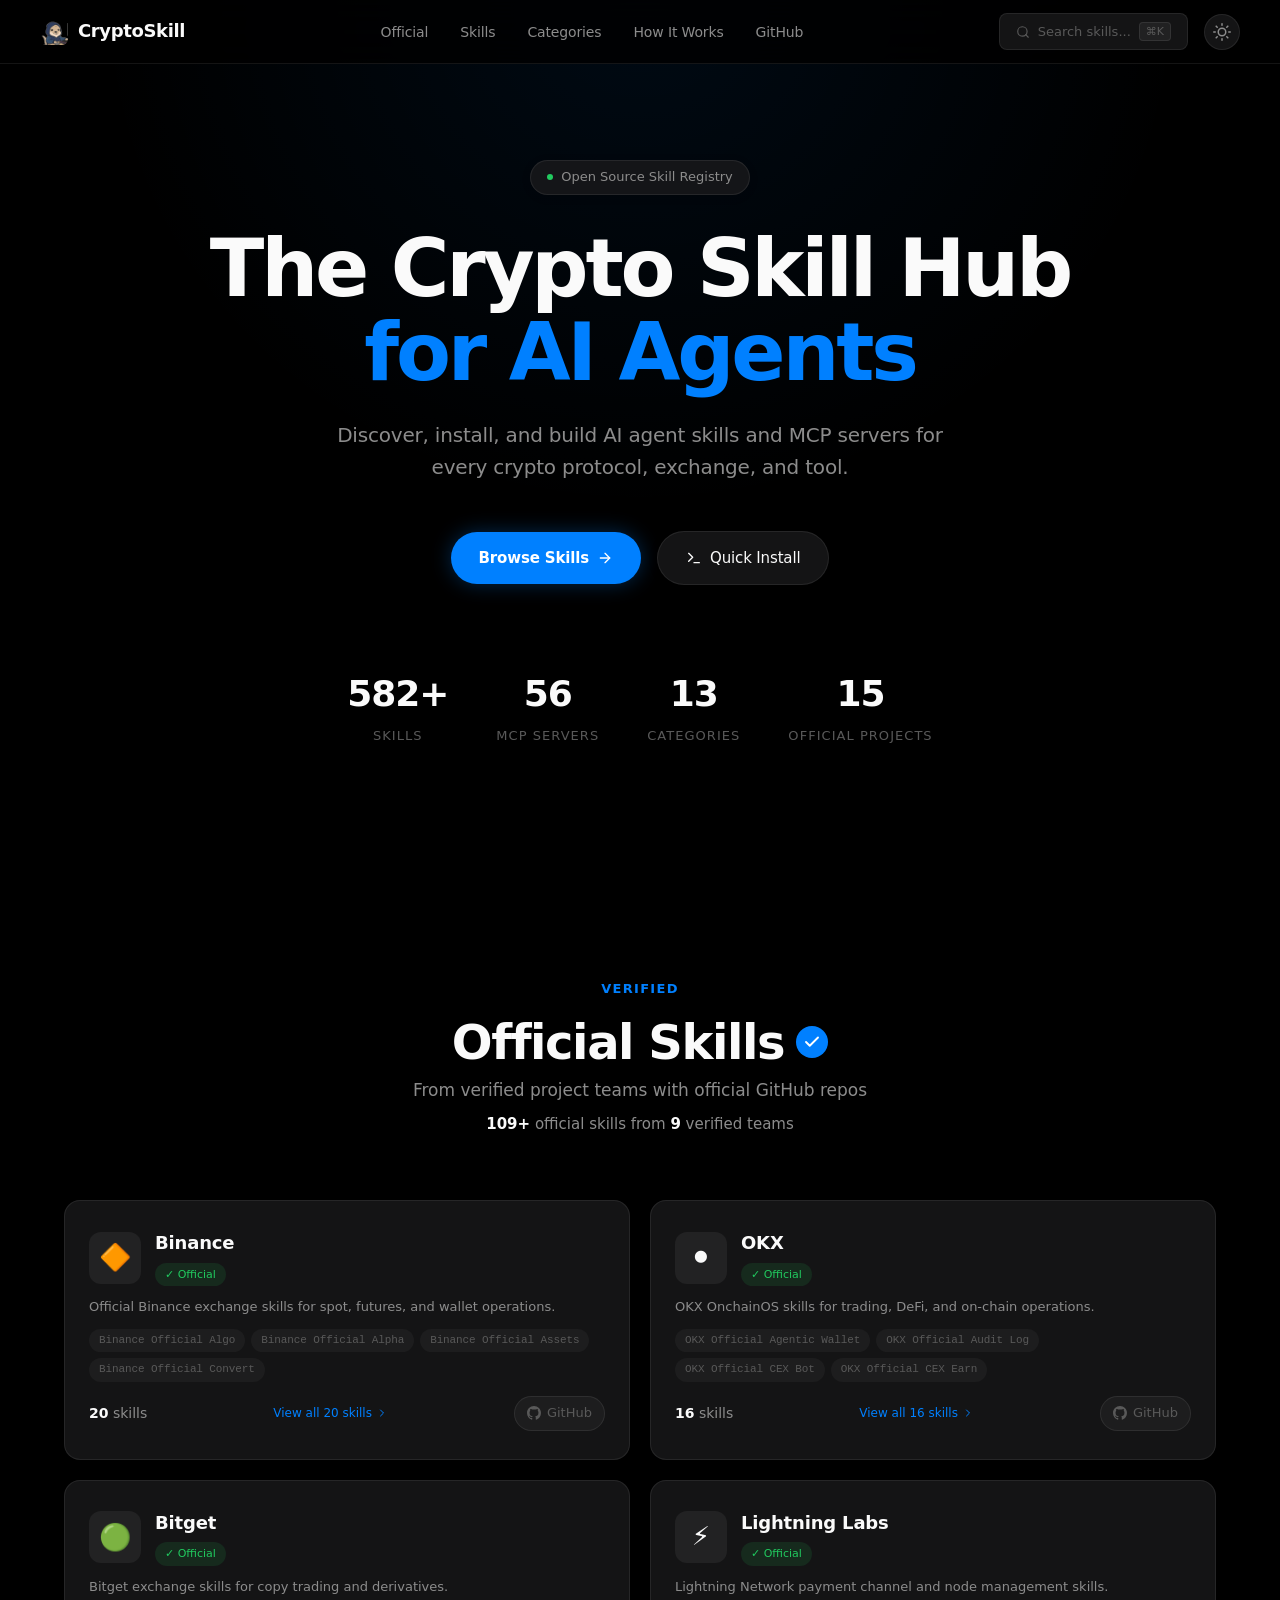
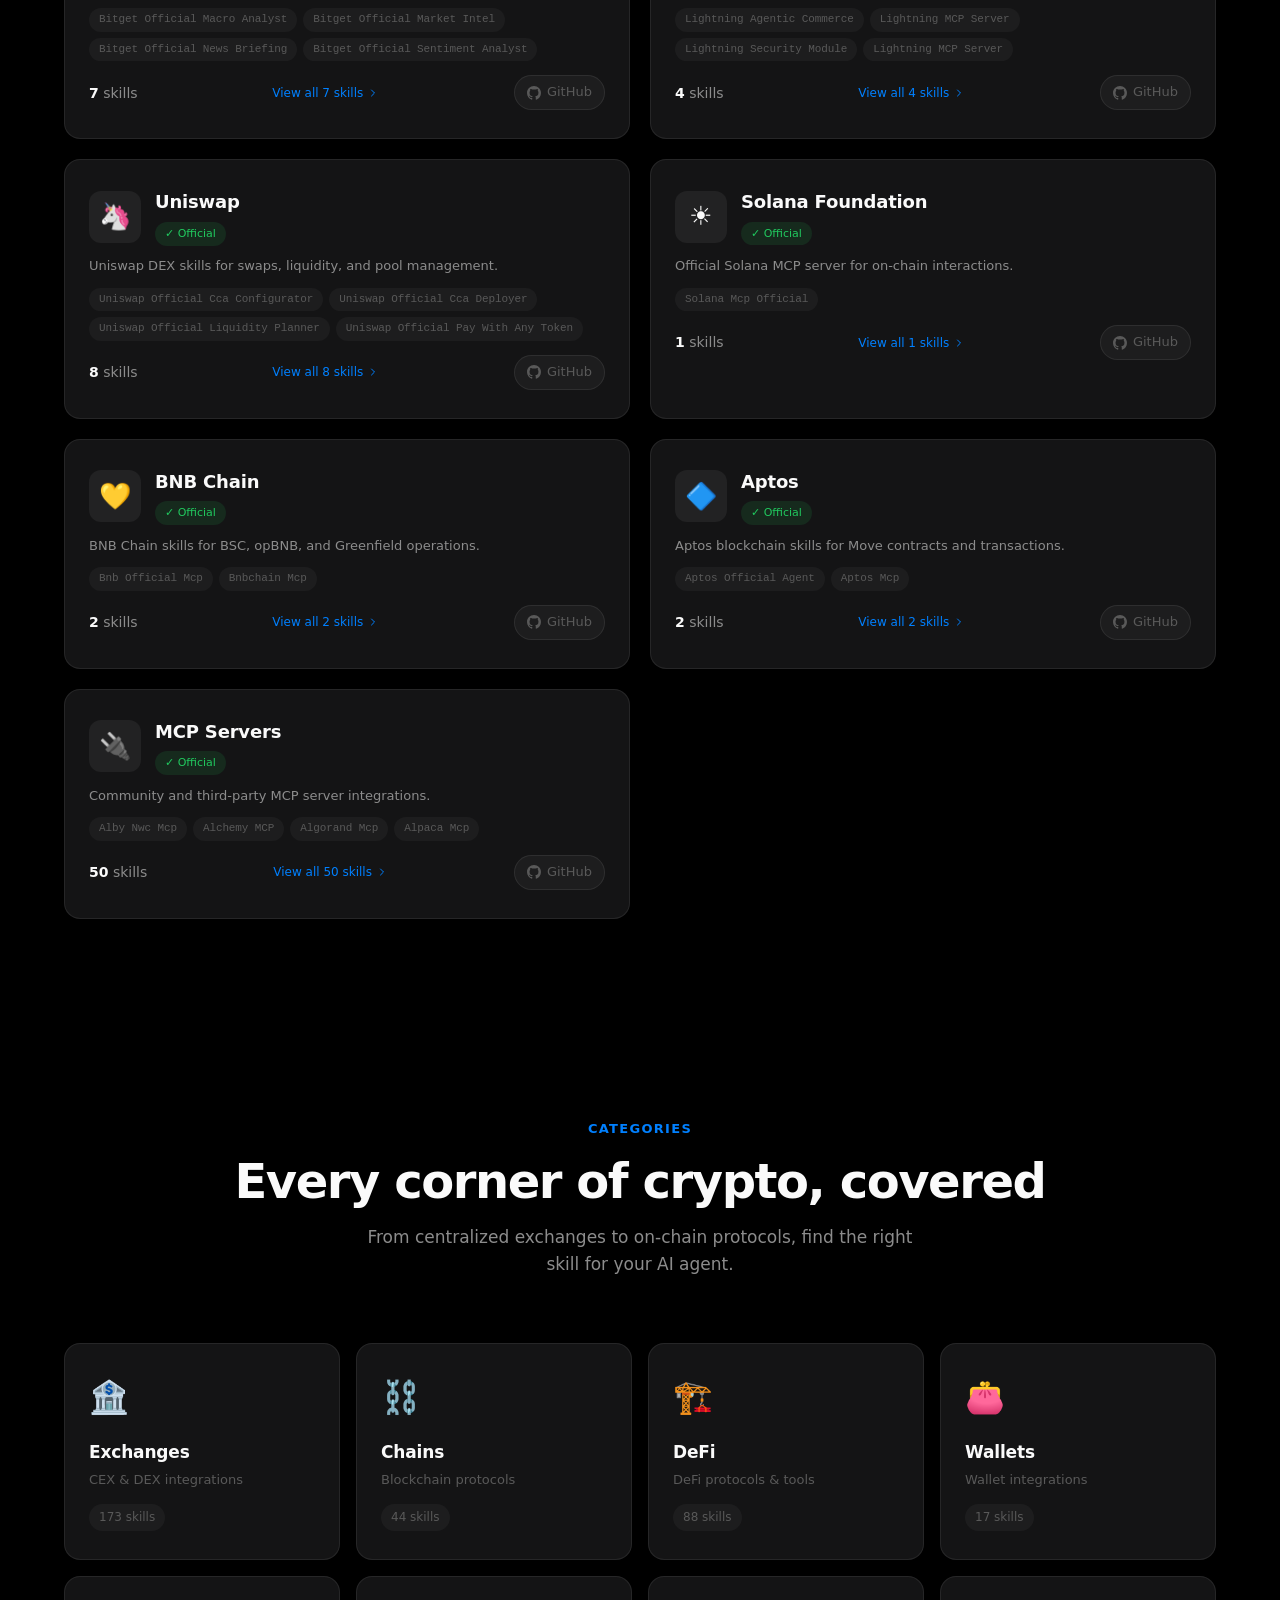
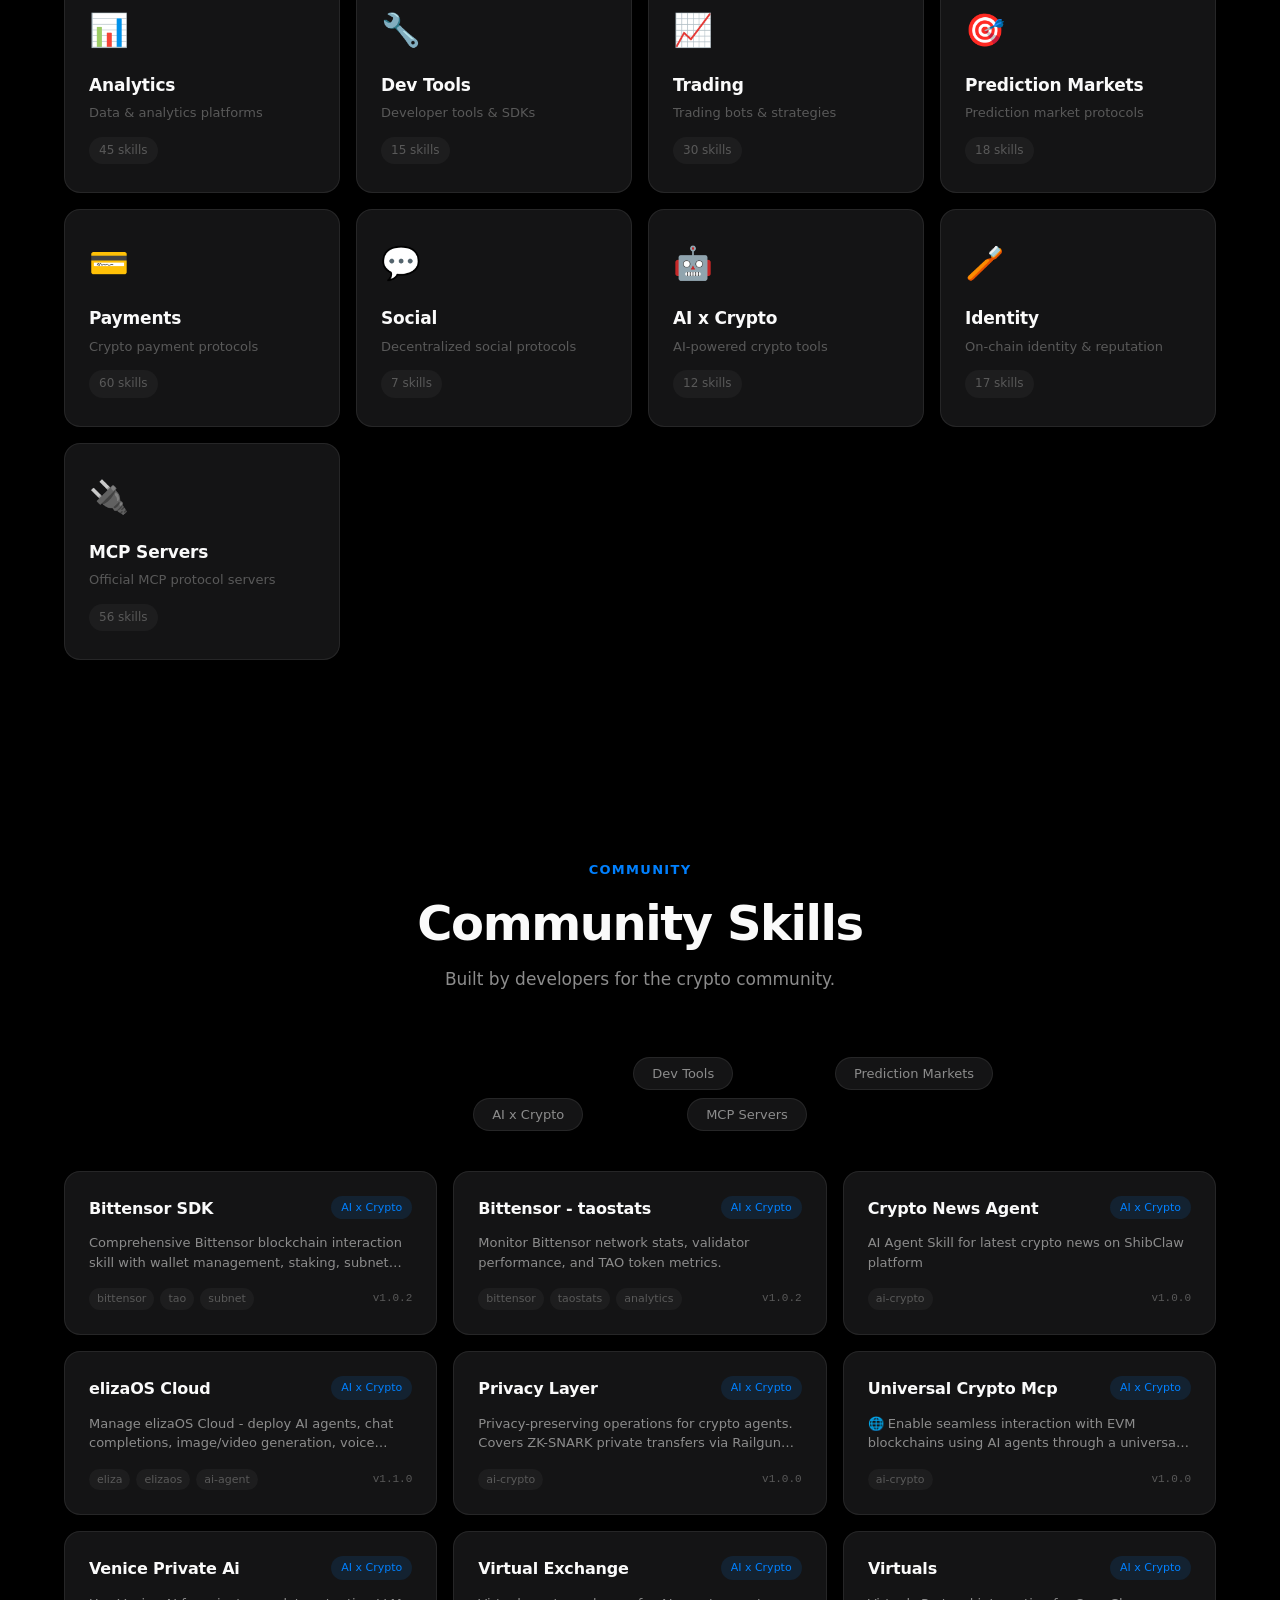
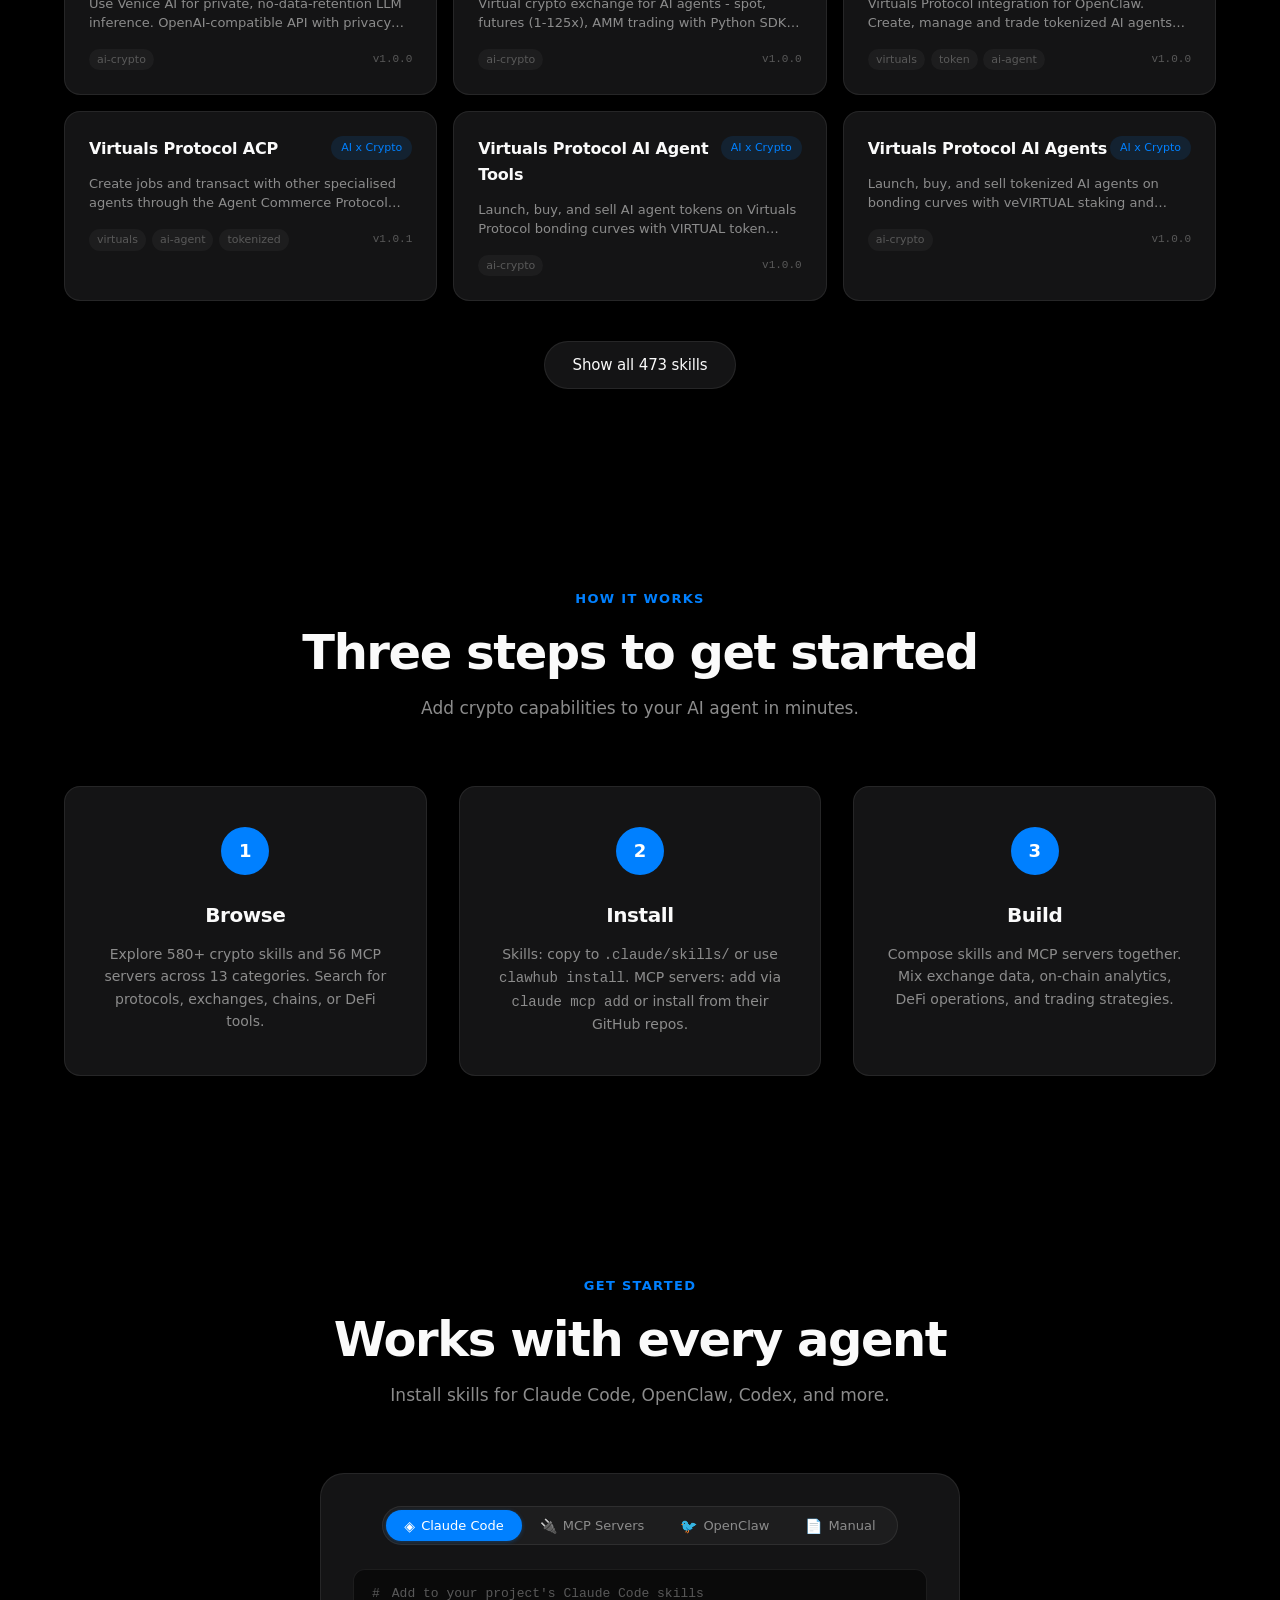
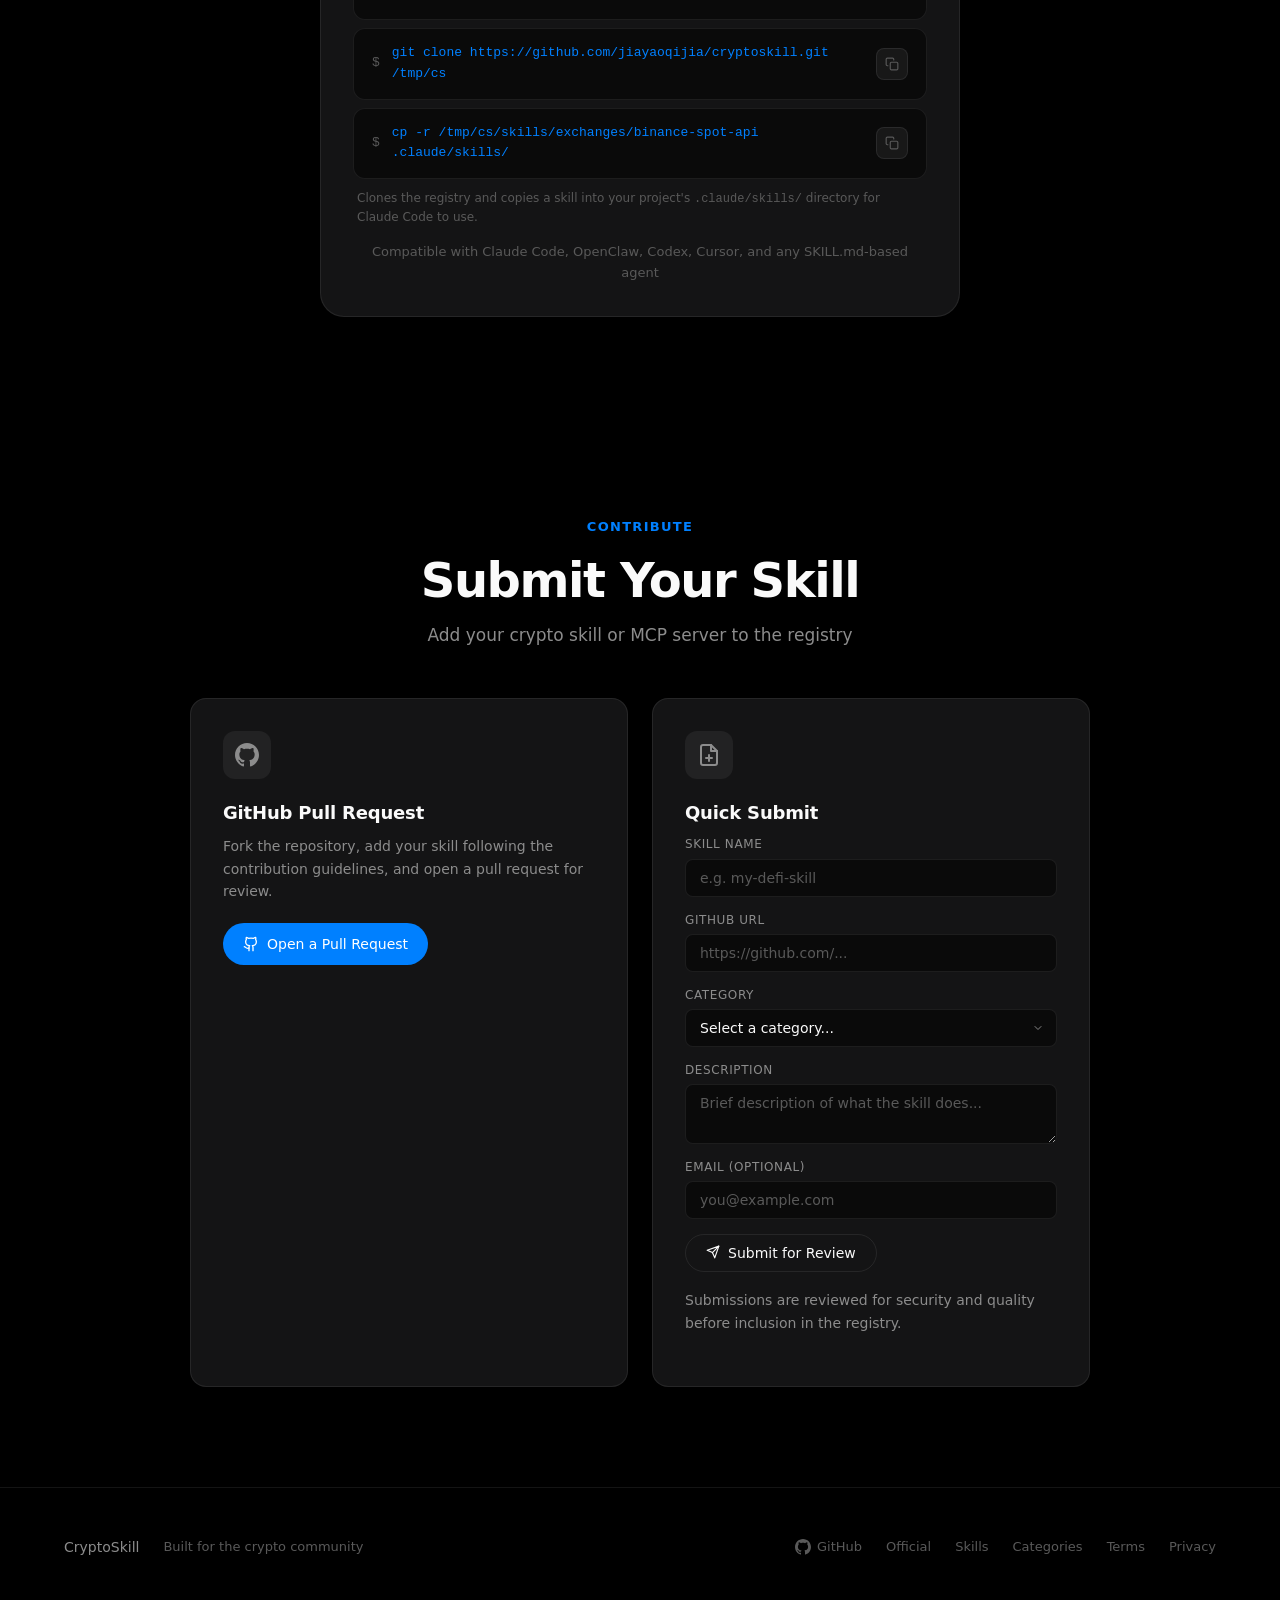
==== commit 7fb06f4a: "Add BNB Chain skills-hub registry + community skills (582 total)" ====
--- a/docs/index.html
+++ b/docs/index.html
@@ -143,7 +143,7 @@
       </div>
       <div class="stats-bar">
         <div class="stat-item">
-          <div class="stat-value" id="statSkills">580+</div>
+          <div class="stat-value" id="statSkills">582+</div>
           <div class="stat-label">Skills</div>
         </div>
         <div class="stat-item">
